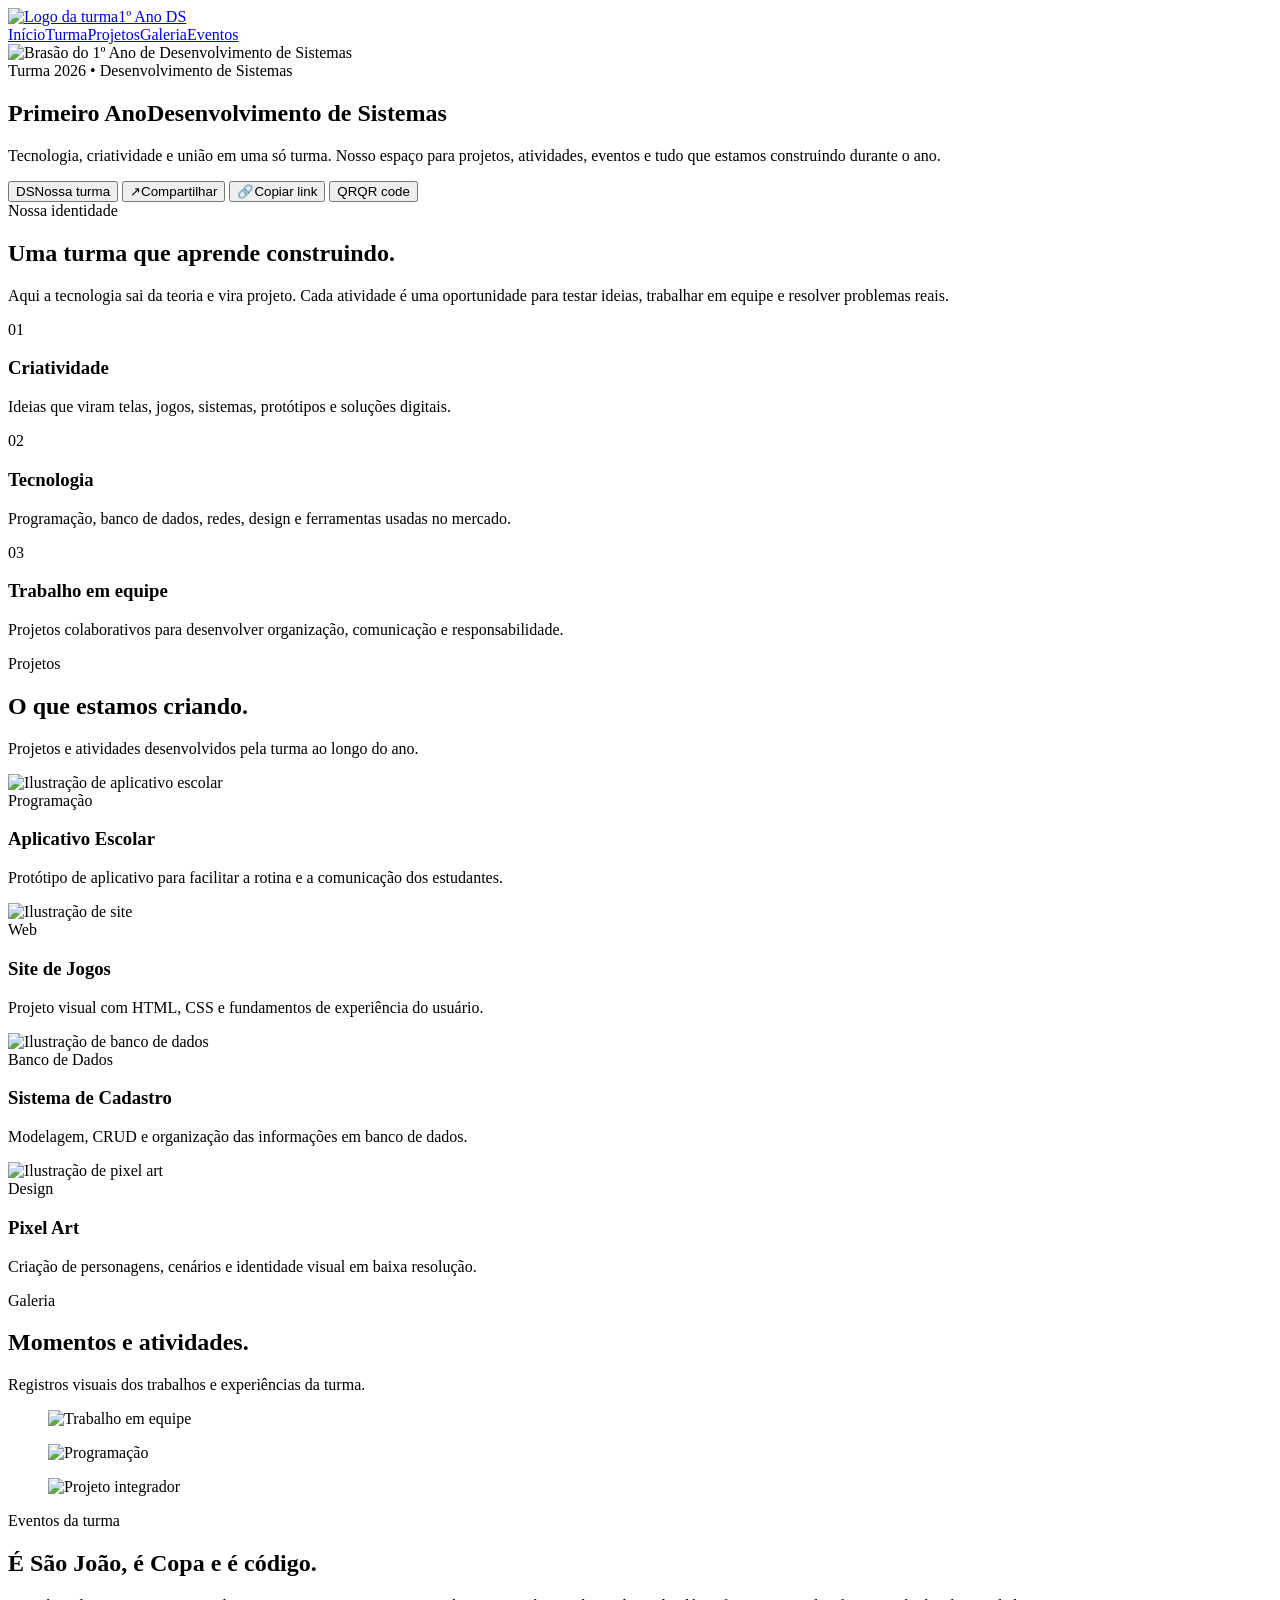
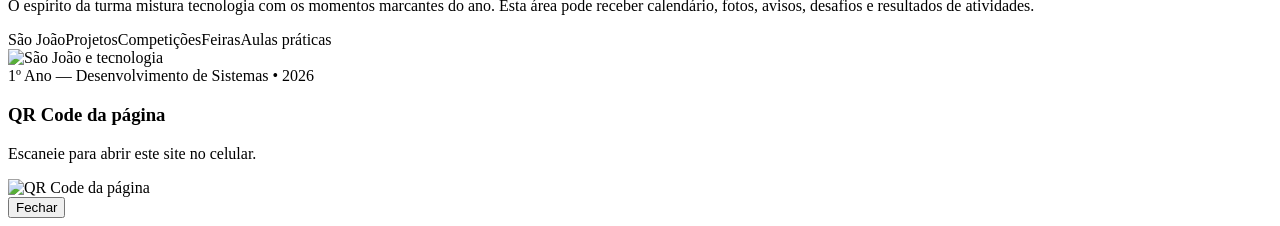
==== site_primeiro_ano_ds/index.html @ efb58d85 "Adiciona página principal do portal da turma" ====
<!DOCTYPE html>
<html lang="pt-BR">
<head>
  <meta charset="UTF-8">
  <meta name="viewport" content="width=device-width, initial-scale=1.0">
  <meta name="theme-color" content="#070b12">
  <meta name="description" content="Portal do 1º Ano de Desenvolvimento de Sistemas">
  <title>1º Ano — Desenvolvimento de Sistemas</title>
  <link rel="stylesheet" href="css/style.css">
</head>
<body>
  <header class="topo">
    <div class="container topo-conteudo">
      <a href="#inicio" class="marca"><img src="assets/images/logo-turma.svg" alt="Logo da turma" class="mini-logo"><span>1º Ano DS</span></a>
      <nav class="menu"><a href="#inicio">Início</a><a href="#turma">Turma</a><a href="#projetos">Projetos</a><a href="#galeria">Galeria</a><a href="#eventos">Eventos</a></nav>
    </div>
  </header>
  <main>
    <section id="inicio" class="hero"><div class="container hero-conteudo">
      <div class="brasao-container"><img src="assets/images/logo-turma.svg" alt="Brasão do 1º Ano de Desenvolvimento de Sistemas" class="brasao"></div>
      <span class="etiqueta">Turma 2026 • Desenvolvimento de Sistemas</span>
      <h1>Primeiro Ano<span>Desenvolvimento de Sistemas</span></h1>
      <p class="hero-texto">Tecnologia, criatividade e união em uma só turma. Nosso espaço para projetos, atividades, eventos e tudo que estamos construindo durante o ano.</p>
      <div class="acoes">
        <button class="acao" data-scroll="turma"><span class="acao-circulo">DS</span><span>Nossa turma</span></button>
        <button class="acao" id="btnCompartilhar"><span class="acao-circulo">↗</span><span>Compartilhar</span></button>
        <button class="acao" id="btnCopiar"><span class="acao-circulo">🔗</span><span>Copiar link</span></button>
        <button class="acao" id="btnQr"><span class="acao-circulo">QR</span><span>QR code</span></button>
      </div>
    </div></section>

    <section id="turma" class="secao"><div class="container">
      <div class="cabecalho-secao"><span class="subtitulo-secao">Nossa identidade</span><h2>Uma turma que aprende construindo.</h2><p>Aqui a tecnologia sai da teoria e vira projeto. Cada atividade é uma oportunidade para testar ideias, trabalhar em equipe e resolver problemas reais.</p></div>
      <div class="grade grade-3">
        <article class="card"><div class="numero-card">01</div><h3>Criatividade</h3><p>Ideias que viram telas, jogos, sistemas, protótipos e soluções digitais.</p></article>
        <article class="card"><div class="numero-card">02</div><h3>Tecnologia</h3><p>Programação, banco de dados, redes, design e ferramentas usadas no mercado.</p></article>
        <article class="card"><div class="numero-card">03</div><h3>Trabalho em equipe</h3><p>Projetos colaborativos para desenvolver organização, comunicação e responsabilidade.</p></article>
      </div>
    </div></section>

    <section id="projetos" class="secao"><div class="container">
      <div class="cabecalho-secao"><span class="subtitulo-secao">Projetos</span><h2>O que estamos criando.</h2><p>Projetos e atividades desenvolvidos pela turma ao longo do ano.</p></div>
      <div class="grade grade-2">
        <article class="card card-projeto"><img src="assets/images/projeto-app-realista.svg" alt="Ilustração de aplicativo escolar" class="imagem-projeto"><div class="conteudo-projeto"><span class="tag">Programação</span><h3>Aplicativo Escolar</h3><p>Protótipo de aplicativo para facilitar a rotina e a comunicação dos estudantes.</p></div></article>
        <article class="card card-projeto"><img src="assets/images/projeto-web-realista.svg" alt="Ilustração de site" class="imagem-projeto"><div class="conteudo-projeto"><span class="tag">Web</span><h3>Site de Jogos</h3><p>Projeto visual com HTML, CSS e fundamentos de experiência do usuário.</p></div></article>
        <article class="card card-projeto"><img src="assets/images/projeto-banco-realista.svg" alt="Ilustração de banco de dados" class="imagem-projeto"><div class="conteudo-projeto"><span class="tag">Banco de Dados</span><h3>Sistema de Cadastro</h3><p>Modelagem, CRUD e organização das informações em banco de dados.</p></div></article>
        <article class="card card-projeto"><img src="assets/images/projeto-pixel-realista.svg" alt="Ilustração de pixel art" class="imagem-projeto"><div class="conteudo-projeto"><span class="tag">Design</span><h3>Pixel Art</h3><p>Criação de personagens, cenários e identidade visual em baixa resolução.</p></div></article>
      </div>
    </div></section>

    <section id="galeria" class="secao"><div class="container">
      <div class="cabecalho-secao"><span class="subtitulo-secao">Galeria</span><h2>Momentos e atividades.</h2><p>Registros visuais dos trabalhos e experiências da turma.</p></div>
      <div class="galeria"><figure class="foto-grande"><img src="assets/images/galeria-1-realista.svg" alt="Trabalho em equipe"></figure><figure><img src="assets/images/galeria-2-realista.svg" alt="Programação"></figure><figure><img src="assets/images/galeria-3-realista.svg" alt="Projeto integrador"></figure></div>
    </div></section>

    <section id="eventos" class="secao"><div class="container"><div class="destaque-evento">
      <div class="evento-texto"><span class="subtitulo-secao">Eventos da turma</span><h2>É São João, é Copa e é código.</h2><p>O espírito da turma mistura tecnologia com os momentos marcantes do ano. Esta área pode receber calendário, fotos, avisos, desafios e resultados de atividades.</p><div class="chips"><span>São João</span><span>Projetos</span><span>Competições</span><span>Feiras</span><span>Aulas práticas</span></div></div>
      <img src="assets/images/evento-sao-joao-realista.svg" alt="São João e tecnologia" class="imagem-evento">
    </div></div></section>
  </main>
  <footer class="rodape"><div class="container">1º Ano — Desenvolvimento de Sistemas • 2026</div></footer>
  <div class="modal" id="modalQr"><div class="modal-caixa"><h3>QR Code da página</h3><p>Escaneie para abrir este site no celular.</p><div class="qr-area"><img id="qrImagem" alt="QR Code da página"></div><button id="btnFecharQr" class="botao-fechar">Fechar</button></div></div>
  <div class="toast" id="toast"></div>
  <script src="js/script.js"></script>
</body>
</html>
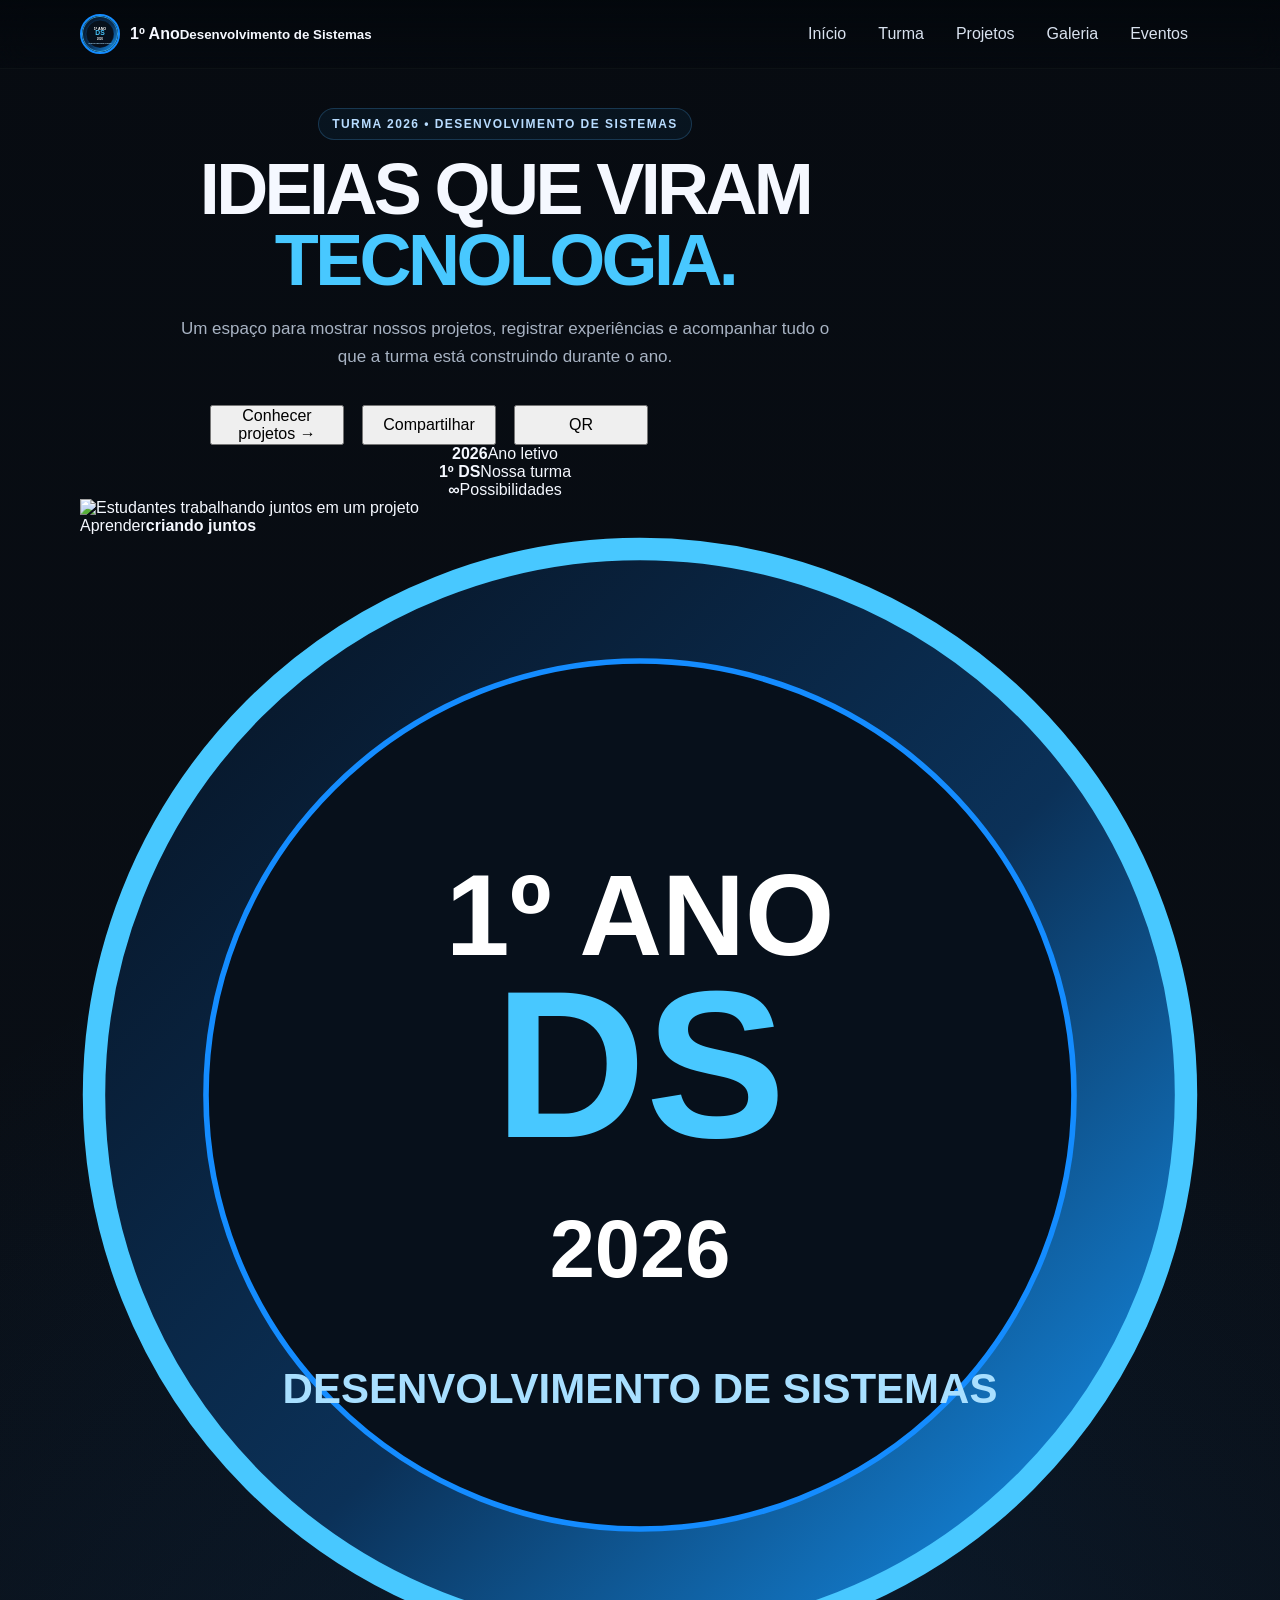
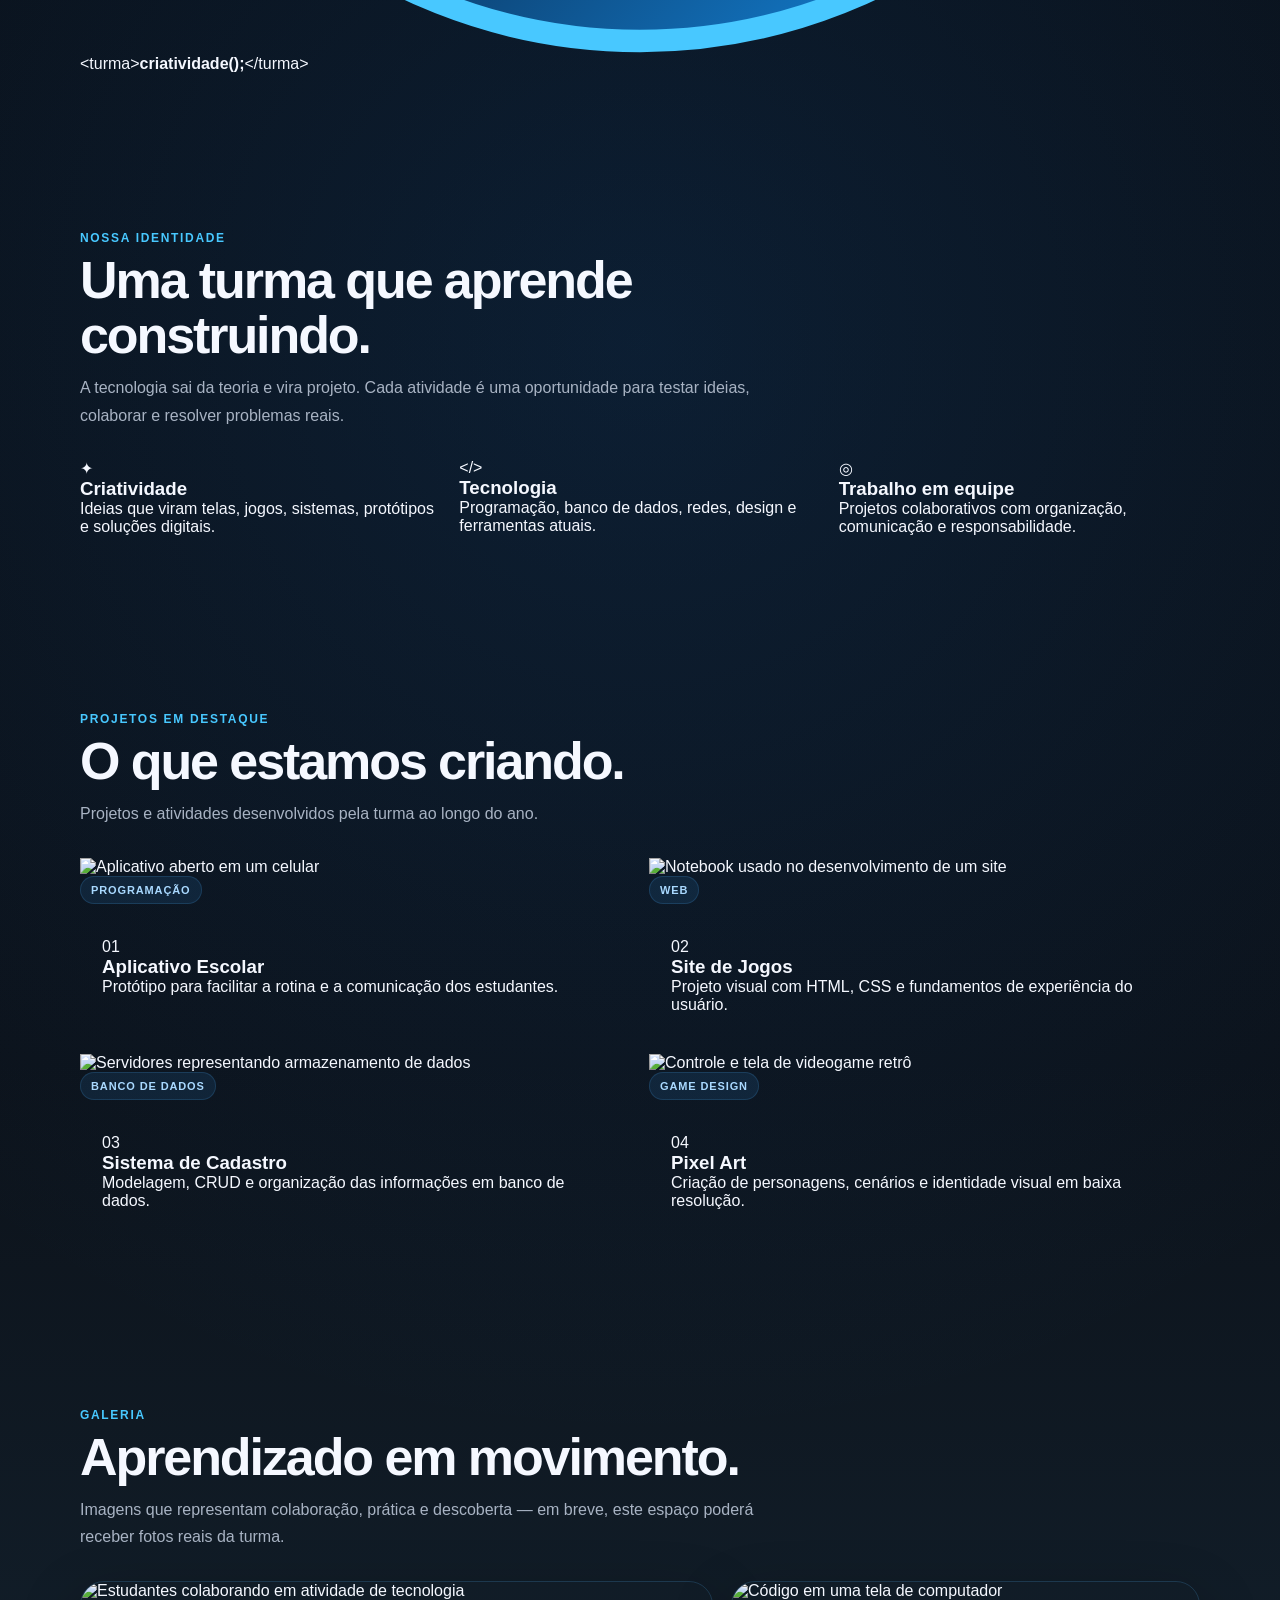
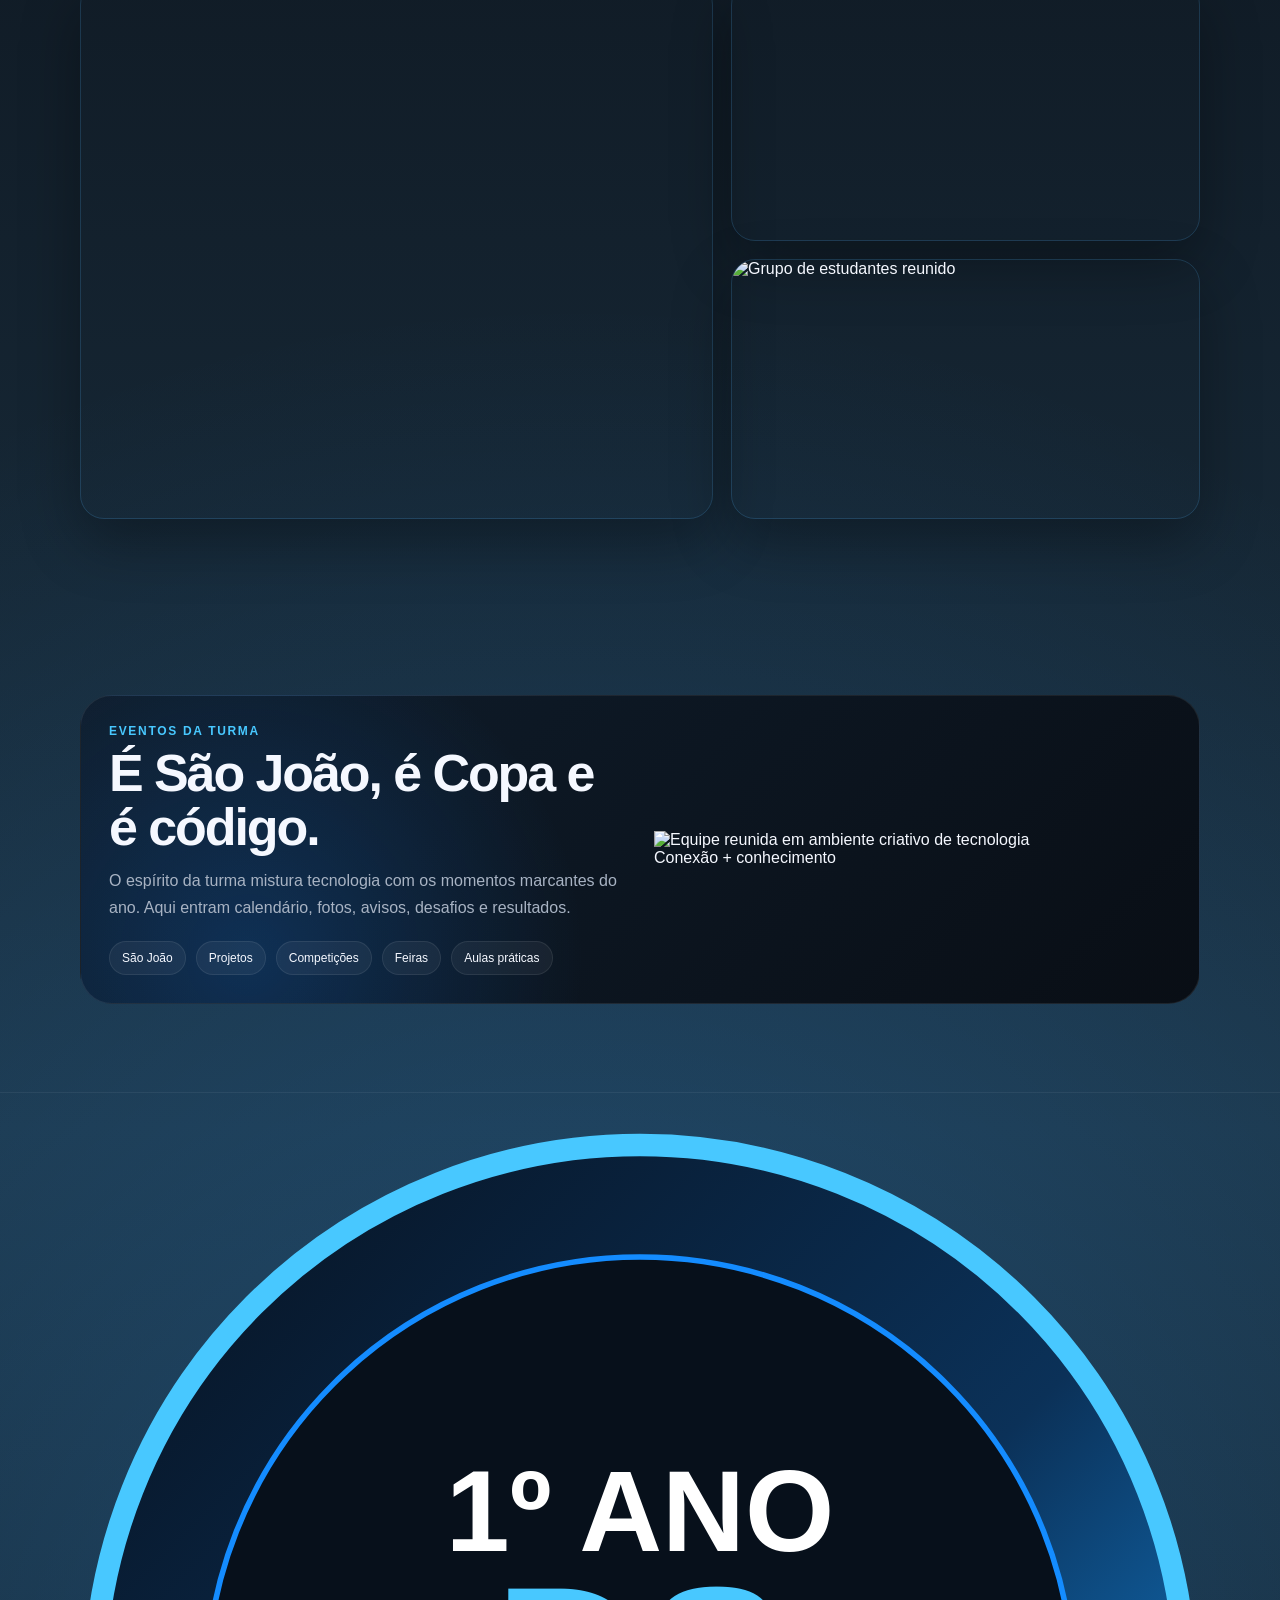
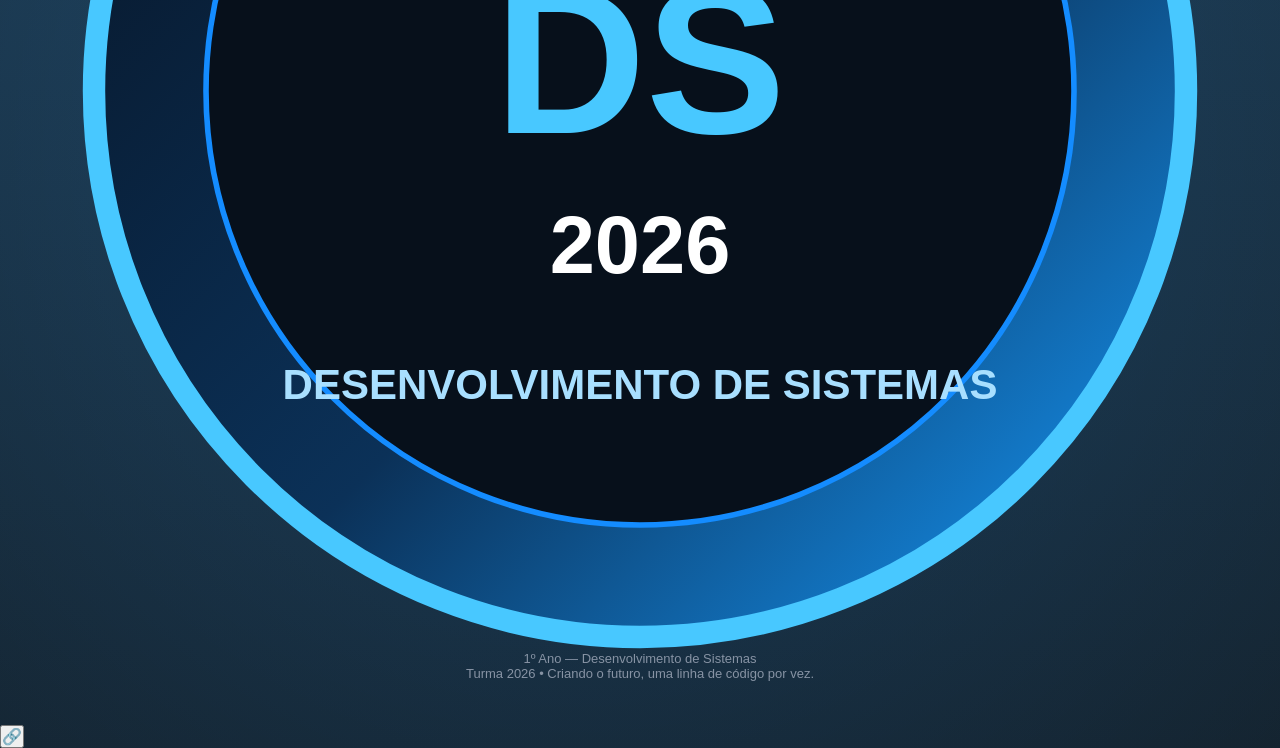
==== commit 812a520b: "Melhora visual do site da turma e adiciona fotografias" ====
--- a/site_primeiro_ano_ds/index.html
+++ b/site_primeiro_ano_ds/index.html
@@ -3,64 +3,131 @@
 <head>
   <meta charset="UTF-8">
   <meta name="viewport" content="width=device-width, initial-scale=1.0">
-  <meta name="theme-color" content="#070b12">
-  <meta name="description" content="Portal do 1º Ano de Desenvolvimento de Sistemas">
+  <meta name="theme-color" content="#07111f">
+  <meta name="description" content="Portal da turma do 1º Ano de Desenvolvimento de Sistemas — projetos, atividades e eventos de 2026.">
   <title>1º Ano — Desenvolvimento de Sistemas</title>
+  <link rel="preconnect" href="https://images.unsplash.com">
   <link rel="stylesheet" href="css/style.css">
 </head>
 <body>
   <header class="topo">
     <div class="container topo-conteudo">
-      <a href="#inicio" class="marca"><img src="assets/images/logo-turma.svg" alt="Logo da turma" class="mini-logo"><span>1º Ano DS</span></a>
-      <nav class="menu"><a href="#inicio">Início</a><a href="#turma">Turma</a><a href="#projetos">Projetos</a><a href="#galeria">Galeria</a><a href="#eventos">Eventos</a></nav>
+      <a href="#inicio" class="marca" aria-label="Voltar ao início">
+        <img src="assets/images/logo-turma.svg" alt="" class="mini-logo">
+        <span><strong>1º Ano</strong><small>Desenvolvimento de Sistemas</small></span>
+      </a>
+      <nav class="menu" aria-label="Navegação principal">
+        <a href="#inicio">Início</a><a href="#turma">Turma</a><a href="#projetos">Projetos</a><a href="#galeria">Galeria</a><a href="#eventos">Eventos</a>
+      </nav>
     </div>
   </header>
+
   <main>
-    <section id="inicio" class="hero"><div class="container hero-conteudo">
-      <div class="brasao-container"><img src="assets/images/logo-turma.svg" alt="Brasão do 1º Ano de Desenvolvimento de Sistemas" class="brasao"></div>
-      <span class="etiqueta">Turma 2026 • Desenvolvimento de Sistemas</span>
-      <h1>Primeiro Ano<span>Desenvolvimento de Sistemas</span></h1>
-      <p class="hero-texto">Tecnologia, criatividade e união em uma só turma. Nosso espaço para projetos, atividades, eventos e tudo que estamos construindo durante o ano.</p>
-      <div class="acoes">
-        <button class="acao" data-scroll="turma"><span class="acao-circulo">DS</span><span>Nossa turma</span></button>
-        <button class="acao" id="btnCompartilhar"><span class="acao-circulo">↗</span><span>Compartilhar</span></button>
-        <button class="acao" id="btnCopiar"><span class="acao-circulo">🔗</span><span>Copiar link</span></button>
-        <button class="acao" id="btnQr"><span class="acao-circulo">QR</span><span>QR code</span></button>
+    <section id="inicio" class="hero">
+      <div class="container hero-grid">
+        <div class="hero-conteudo">
+          <span class="etiqueta"><i></i> Turma 2026 • Desenvolvimento de Sistemas</span>
+          <h1>Ideias que viram <span>tecnologia.</span></h1>
+          <p class="hero-texto">Um espaço para mostrar nossos projetos, registrar experiências e acompanhar tudo o que a turma está construindo durante o ano.</p>
+          <div class="acoes">
+            <button class="botao botao-principal" data-scroll="projetos">Conhecer projetos <span>→</span></button>
+            <button class="botao botao-secundario" id="btnCompartilhar">Compartilhar</button>
+            <button class="botao-icone" id="btnQr" aria-label="Abrir QR Code">QR</button>
+          </div>
+          <div class="indicadores">
+            <div><strong>2026</strong><span>Ano letivo</span></div>
+            <div><strong>1º DS</strong><span>Nossa turma</span></div>
+            <div><strong>∞</strong><span>Possibilidades</span></div>
+          </div>
+        </div>
+
+        <div class="hero-visual">
+          <div class="foto-principal">
+            <img src="https://images.unsplash.com/photo-1522202176988-66273c2fd55f?auto=format&fit=crop&w=1200&q=85" alt="Estudantes trabalhando juntos em um projeto" fetchpriority="high">
+            <div class="legenda-foto"><span>Aprender</span><strong>criando juntos</strong></div>
+          </div>
+          <div class="brasao-flutuante"><img src="assets/images/logo-turma.svg" alt="Logo do 1º Ano DS"></div>
+          <div class="codigo-flutuante" aria-hidden="true"><span>&lt;turma&gt;</span><strong>criatividade();</strong><span>&lt;/turma&gt;</span></div>
+        </div>
       </div>
-    </div></section>
+    </section>
 
-    <section id="turma" class="secao"><div class="container">
-      <div class="cabecalho-secao"><span class="subtitulo-secao">Nossa identidade</span><h2>Uma turma que aprende construindo.</h2><p>Aqui a tecnologia sai da teoria e vira projeto. Cada atividade é uma oportunidade para testar ideias, trabalhar em equipe e resolver problemas reais.</p></div>
-      <div class="grade grade-3">
-        <article class="card"><div class="numero-card">01</div><h3>Criatividade</h3><p>Ideias que viram telas, jogos, sistemas, protótipos e soluções digitais.</p></article>
-        <article class="card"><div class="numero-card">02</div><h3>Tecnologia</h3><p>Programação, banco de dados, redes, design e ferramentas usadas no mercado.</p></article>
-        <article class="card"><div class="numero-card">03</div><h3>Trabalho em equipe</h3><p>Projetos colaborativos para desenvolver organização, comunicação e responsabilidade.</p></article>
+    <section id="turma" class="secao secao-clara">
+      <div class="container">
+        <div class="cabecalho-secao centralizado">
+          <span class="subtitulo-secao">Nossa identidade</span>
+          <h2>Uma turma que aprende construindo.</h2>
+          <p>A tecnologia sai da teoria e vira projeto. Cada atividade é uma oportunidade para testar ideias, colaborar e resolver problemas reais.</p>
+        </div>
+        <div class="grade grade-3">
+          <article class="card-identidade"><span class="icone-card">✦</span><h3>Criatividade</h3><p>Ideias que viram telas, jogos, sistemas, protótipos e soluções digitais.</p></article>
+          <article class="card-identidade destaque"><span class="icone-card">&lt;/&gt;</span><h3>Tecnologia</h3><p>Programação, banco de dados, redes, design e ferramentas atuais.</p></article>
+          <article class="card-identidade"><span class="icone-card">◎</span><h3>Trabalho em equipe</h3><p>Projetos colaborativos com organização, comunicação e responsabilidade.</p></article>
+        </div>
       </div>
-    </div></section>
+    </section>
 
-    <section id="projetos" class="secao"><div class="container">
-      <div class="cabecalho-secao"><span class="subtitulo-secao">Projetos</span><h2>O que estamos criando.</h2><p>Projetos e atividades desenvolvidos pela turma ao longo do ano.</p></div>
-      <div class="grade grade-2">
-        <article class="card card-projeto"><img src="assets/images/projeto-app-realista.svg" alt="Ilustração de aplicativo escolar" class="imagem-projeto"><div class="conteudo-projeto"><span class="tag">Programação</span><h3>Aplicativo Escolar</h3><p>Protótipo de aplicativo para facilitar a rotina e a comunicação dos estudantes.</p></div></article>
-        <article class="card card-projeto"><img src="assets/images/projeto-web-realista.svg" alt="Ilustração de site" class="imagem-projeto"><div class="conteudo-projeto"><span class="tag">Web</span><h3>Site de Jogos</h3><p>Projeto visual com HTML, CSS e fundamentos de experiência do usuário.</p></div></article>
-        <article class="card card-projeto"><img src="assets/images/projeto-banco-realista.svg" alt="Ilustração de banco de dados" class="imagem-projeto"><div class="conteudo-projeto"><span class="tag">Banco de Dados</span><h3>Sistema de Cadastro</h3><p>Modelagem, CRUD e organização das informações em banco de dados.</p></div></article>
-        <article class="card card-projeto"><img src="assets/images/projeto-pixel-realista.svg" alt="Ilustração de pixel art" class="imagem-projeto"><div class="conteudo-projeto"><span class="tag">Design</span><h3>Pixel Art</h3><p>Criação de personagens, cenários e identidade visual em baixa resolução.</p></div></article>
+    <section id="projetos" class="secao">
+      <div class="container">
+        <div class="cabecalho-secao">
+          <span class="subtitulo-secao">Projetos em destaque</span>
+          <h2>O que estamos criando.</h2>
+          <p>Projetos e atividades desenvolvidos pela turma ao longo do ano.</p>
+        </div>
+        <div class="grade grade-2">
+          <article class="card-projeto">
+            <div class="imagem-wrap"><img src="https://images.unsplash.com/photo-1551650975-87deedd944c3?auto=format&fit=crop&w=1000&q=82" alt="Aplicativo aberto em um celular" loading="lazy"><span class="tag">Programação</span></div>
+            <div class="conteudo-projeto"><span class="numero">01</span><div><h3>Aplicativo Escolar</h3><p>Protótipo para facilitar a rotina e a comunicação dos estudantes.</p></div></div>
+          </article>
+          <article class="card-projeto">
+            <div class="imagem-wrap"><img src="https://images.unsplash.com/photo-1516321318423-f06f85e504b3?auto=format&fit=crop&w=1000&q=82" alt="Notebook usado no desenvolvimento de um site" loading="lazy"><span class="tag">Web</span></div>
+            <div class="conteudo-projeto"><span class="numero">02</span><div><h3>Site de Jogos</h3><p>Projeto visual com HTML, CSS e fundamentos de experiência do usuário.</p></div></div>
+          </article>
+          <article class="card-projeto">
+            <div class="imagem-wrap"><img src="https://images.unsplash.com/photo-1558494949-ef010cbdcc31?auto=format&fit=crop&w=1000&q=82" alt="Servidores representando armazenamento de dados" loading="lazy"><span class="tag">Banco de Dados</span></div>
+            <div class="conteudo-projeto"><span class="numero">03</span><div><h3>Sistema de Cadastro</h3><p>Modelagem, CRUD e organização das informações em banco de dados.</p></div></div>
+          </article>
+          <article class="card-projeto">
+            <div class="imagem-wrap"><img src="https://images.unsplash.com/photo-1550745165-9bc0b252726f?auto=format&fit=crop&w=1000&q=82" alt="Controle e tela de videogame retrô" loading="lazy"><span class="tag">Game Design</span></div>
+            <div class="conteudo-projeto"><span class="numero">04</span><div><h3>Pixel Art</h3><p>Criação de personagens, cenários e identidade visual em baixa resolução.</p></div></div>
+          </article>
+        </div>
       </div>
-    </div></section>
+    </section>
 
-    <section id="galeria" class="secao"><div class="container">
-      <div class="cabecalho-secao"><span class="subtitulo-secao">Galeria</span><h2>Momentos e atividades.</h2><p>Registros visuais dos trabalhos e experiências da turma.</p></div>
-      <div class="galeria"><figure class="foto-grande"><img src="assets/images/galeria-1-realista.svg" alt="Trabalho em equipe"></figure><figure><img src="assets/images/galeria-2-realista.svg" alt="Programação"></figure><figure><img src="assets/images/galeria-3-realista.svg" alt="Projeto integrador"></figure></div>
-    </div></section>
+    <section id="galeria" class="secao secao-galeria">
+      <div class="container">
+        <div class="cabecalho-secao centralizado">
+          <span class="subtitulo-secao">Galeria</span><h2>Aprendizado em movimento.</h2>
+          <p>Imagens que representam colaboração, prática e descoberta — em breve, este espaço poderá receber fotos reais da turma.</p>
+        </div>
+        <div class="galeria">
+          <figure class="foto-grande"><img src="https://images.unsplash.com/photo-1531482615713-2afd69097998?auto=format&fit=crop&w=1200&q=84" alt="Estudantes colaborando em atividade de tecnologia" loading="lazy"><figcaption>Trabalho em equipe</figcaption></figure>
+          <figure><img src="https://images.unsplash.com/photo-1498050108023-c5249f4df085?auto=format&fit=crop&w=900&q=84" alt="Código em uma tela de computador" loading="lazy"><figcaption>Programação na prática</figcaption></figure>
+          <figure><img src="https://images.unsplash.com/photo-1523240795612-9a054b0db644?auto=format&fit=crop&w=900&q=84" alt="Grupo de estudantes reunido" loading="lazy"><figcaption>Ideias compartilhadas</figcaption></figure>
+        </div>
+      </div>
+    </section>
 
-    <section id="eventos" class="secao"><div class="container"><div class="destaque-evento">
-      <div class="evento-texto"><span class="subtitulo-secao">Eventos da turma</span><h2>É São João, é Copa e é código.</h2><p>O espírito da turma mistura tecnologia com os momentos marcantes do ano. Esta área pode receber calendário, fotos, avisos, desafios e resultados de atividades.</p><div class="chips"><span>São João</span><span>Projetos</span><span>Competições</span><span>Feiras</span><span>Aulas práticas</span></div></div>
-      <img src="assets/images/evento-sao-joao-realista.svg" alt="São João e tecnologia" class="imagem-evento">
-    </div></div></section>
+    <section id="eventos" class="secao">
+      <div class="container">
+        <div class="destaque-evento">
+          <div class="evento-texto">
+            <span class="subtitulo-secao">Eventos da turma</span>
+            <h2>É São João, é Copa e é código.</h2>
+            <p>O espírito da turma mistura tecnologia com os momentos marcantes do ano. Aqui entram calendário, fotos, avisos, desafios e resultados.</p>
+            <div class="chips"><span>São João</span><span>Projetos</span><span>Competições</span><span>Feiras</span><span>Aulas práticas</span></div>
+          </div>
+          <div class="evento-imagem"><img src="https://images.unsplash.com/photo-1504384308090-c894fdcc538d?auto=format&fit=crop&w=1100&q=84" alt="Equipe reunida em ambiente criativo de tecnologia" loading="lazy"><span>Conexão + conhecimento</span></div>
+        </div>
+      </div>
+    </section>
   </main>
-  <footer class="rodape"><div class="container">1º Ano — Desenvolvimento de Sistemas • 2026</div></footer>
+
+  <footer class="rodape"><div class="container"><img src="assets/images/logo-turma.svg" alt=""><p>1º Ano — Desenvolvimento de Sistemas</p><span>Turma 2026 • Criando o futuro, uma linha de código por vez.</span></div></footer>
   <div class="modal" id="modalQr"><div class="modal-caixa"><h3>QR Code da página</h3><p>Escaneie para abrir este site no celular.</p><div class="qr-area"><img id="qrImagem" alt="QR Code da página"></div><button id="btnFecharQr" class="botao-fechar">Fechar</button></div></div>
   <div class="toast" id="toast"></div>
+  <button id="btnCopiar" class="copiar-flutuante" aria-label="Copiar link da página">🔗</button>
   <script src="js/script.js"></script>
 </body>
-</html>
+</html>
--- a/site_primeiro_ano_ds/css/style.css
+++ b/site_primeiro_ano_ds/css/style.css
@@ -0,0 +1 @@
+:root{--azul:#148cff;--ciano:#48c8ff;--branco:#f5f8ff;--texto:#a8b3c3;--borda:rgba(95,176,255,.18);--max:1120px}*{margin:0;padding:0;box-sizing:border-box}html{scroll-behavior:smooth}body{min-height:100vh;font-family:Arial,Helvetica,sans-serif;color:var(--branco);background:radial-gradient(circle at 50% 35%,rgba(21,118,218,.14),transparent 30%),radial-gradient(circle at 45% 88%,rgba(51,161,255,.25),transparent 28%),linear-gradient(180deg,#070b11 0%,#0c121a 48%,#1b3243 78%,#121a20 100%);overflow-x:hidden}img{display:block;max-width:100%}a{color:inherit;text-decoration:none}button{font:inherit}.container{width:min(calc(100% - 32px),var(--max));margin:auto}.topo{position:fixed;inset:0 0 auto;z-index:50;padding:14px 0;background:linear-gradient(180deg,rgba(3,7,12,.9),rgba(3,7,12,.25));backdrop-filter:blur(16px);border-bottom:1px solid rgba(255,255,255,.04)}.topo-conteudo,.marca{display:flex;align-items:center}.topo-conteudo{justify-content:space-between}.marca{gap:10px;font-weight:800}.mini-logo{width:40px;height:40px;border-radius:50%;object-fit:cover;border:2px solid var(--azul)}.menu{display:flex;gap:8px}.menu a{padding:10px 12px;border-radius:12px;color:#d9e2ef}.menu a:hover{background:rgba(255,255,255,.06)}.hero{min-height:100vh;padding:108px 0 70px;display:grid;place-items:center}.hero-conteudo{text-align:center;max-width:850px}.brasao-container{width:min(64vw,390px);aspect-ratio:1;margin:0 auto 28px;padding:5px;border-radius:50%;background:linear-gradient(135deg,#299cff,#050a12 50%,#57c7ff);box-shadow:0 0 0 8px rgba(0,0,0,.3),0 0 55px rgba(22,129,255,.38),0 34px 80px rgba(0,0,0,.55);animation:brilho 5s ease-in-out infinite}@keyframes brilho{0%,100%{transform:scale(.98)}50%{transform:scale(1.02)}}.brasao{width:100%;height:100%;border-radius:50%;object-fit:cover}.etiqueta{display:inline-block;margin-bottom:14px;padding:8px 13px;border-radius:999px;border:1px solid rgba(81,180,255,.22);background:rgba(14,48,78,.25);color:#b8dcff;font-size:12px;font-weight:800;letter-spacing:.12em;text-transform:uppercase}h1{font-size:clamp(34px,6vw,72px);line-height:.98;letter-spacing:-.05em;text-transform:uppercase}h1 span{display:block;color:var(--ciano)}.hero-texto{max-width:650px;margin:20px auto 0;color:var(--texto);line-height:1.65;font-size:17px}.acoes{max-width:590px;margin:34px auto 0;display:grid;grid-template-columns:repeat(4,1fr);gap:18px}.acao{display:grid;justify-items:center;gap:10px;border:0;background:transparent;color:#fff;cursor:pointer}.acao-circulo{width:74px;height:74px;display:grid;place-items:center;border-radius:50%;background:rgba(3,8,14,.88);border:1px solid rgba(255,255,255,.13);box-shadow:0 16px 28px rgba(0,0,0,.38);font-weight:900;font-size:19px}.acao:hover .acao-circulo{border-color:rgba(65,175,255,.5);box-shadow:0 0 35px rgba(21,129,255,.25)}.secao{padding:88px 0}.cabecalho-secao{max-width:720px;margin-bottom:30px}.subtitulo-secao{display:block;margin-bottom:8px;color:var(--ciano);font-size:12px;font-weight:800;letter-spacing:.14em;text-transform:uppercase}h2{margin-bottom:12px;font-size:clamp(30px,5vw,52px);line-height:1.05;letter-spacing:-.04em}.cabecalho-secao p,.destaque-evento p{color:var(--texto);line-height:1.7}.grade{display:grid;gap:18px}.grade-3{grid-template-columns:repeat(3,1fr)}.grade-2{grid-template-columns:repeat(2,1fr)}.card{overflow:hidden;border-radius:26px;background:linear-gradient(180deg,rgba(20,33,50,.8),rgba(7,13,22,.82));border:1px solid var(--borda);box-shadow:0 25px 80px rgba(0,0,0,.32);transition:.25s}.card:not(.card-projeto){min-height:210px;padding:24px}.card:hover{transform:translateY(-5px);border-color:rgba(74,176,255,.42)}.numero-card{width:48px;height:48px;display:grid;place-items:center;margin-bottom:18px;border-radius:14px;background:rgba(29,132,221,.12);border:1px solid rgba(68,166,255,.2);color:var(--ciano);font-weight:900}.card h3{margin-bottom:10px;font-size:21px}.card p{color:var(--texto);line-height:1.6}.imagem-projeto{width:100%;aspect-ratio:16/9;object-fit:cover}.conteudo-projeto{padding:22px}.tag{display:inline-block;margin-bottom:12px;padding:7px 10px;border-radius:999px;background:rgba(57,166,255,.11);border:1px solid rgba(80,176,255,.17);color:#a9d9ff;font-size:11px;font-weight:800;letter-spacing:.08em;text-transform:uppercase}.galeria{display:grid;grid-template-columns:1.35fr 1fr;grid-template-rows:repeat(2,260px);gap:18px}.galeria figure{border-radius:24px;overflow:hidden;border:1px solid rgba(86,180,255,.18);box-shadow:0 22px 60px rgba(0,0,0,.32)}.galeria figure img{width:100%;height:100%;object-fit:cover}.foto-grande{grid-row:1/3}.destaque-evento{display:grid;grid-template-columns:1fr 1fr;gap:28px;align-items:center;padding:28px;border-radius:32px;background:radial-gradient(circle at 15% 85%,rgba(21,132,255,.22),transparent 34%),linear-gradient(135deg,#0f1d2c,#090e15);border:1px solid rgba(255,255,255,.08)}.imagem-evento{width:100%;border-radius:24px;border:1px solid rgba(71,178,255,.2)}.chips{margin-top:20px;display:flex;flex-wrap:wrap;gap:10px}.chips span{padding:9px 12px;border-radius:999px;background:rgba(255,255,255,.05);border:1px solid rgba(255,255,255,.08);font-size:12px}.rodape{padding:38px 0 44px;text-align:center;color:#8793a4;border-top:1px solid rgba(255,255,255,.06);font-size:13px}.modal{position:fixed;inset:0;z-index:100;display:none;place-items:center;padding:20px;background:rgba(1,4,8,.78);backdrop-filter:blur(14px)}.modal.aberto{display:grid}.modal-caixa{width:min(100%,360px);padding:24px;border-radius:26px;text-align:center;background:#0b121d;border:1px solid rgba(83,174,255,.22)}.modal-caixa p{margin:8px 0 18px;color:var(--texto)}.qr-area{width:220px;height:220px;margin:0 auto 18px;overflow:hidden;border-radius:18px;background:#fff}.qr-area img{width:100%;height:100%}.botao-fechar{width:100%;padding:12px;border-radius:14px;border:1px solid rgba(255,255,255,.12);background:rgba(255,255,255,.06);color:#fff;cursor:pointer}.toast{position:fixed;left:50%;bottom:24px;transform:translateX(-50%) translateY(20px);opacity:0;z-index:120;padding:11px 16px;border-radius:999px;background:#101a28;border:1px solid rgba(80,176,255,.24);color:#fff;transition:.25s;pointer-events:none}.toast.mostrar{opacity:1;transform:translateX(-50%) translateY(0)}@media(max-width:820px){.menu{display:none}.grade-3,.grade-2,.destaque-evento{grid-template-columns:1fr}.galeria{grid-template-columns:1fr;grid-template-rows:auto}.galeria figure,.foto-grande{grid-row:auto;height:250px}.acoes{gap:9px}.acao-circulo{width:64px;height:64px}}@media(max-width:520px){.container{width:min(calc(100% - 24px),var(--max))}.hero{min-height:100svh;padding-top:96px}.brasao-container{width:min(78vw,330px)}h1{font-size:clamp(31px,12vw,52px)}.hero-texto{font-size:15px}.acao-circulo{width:58px;height:58px;font-size:15px}.acao{font-size:11px}.secao{padding:64px 0}.galeria figure{height:210px}}
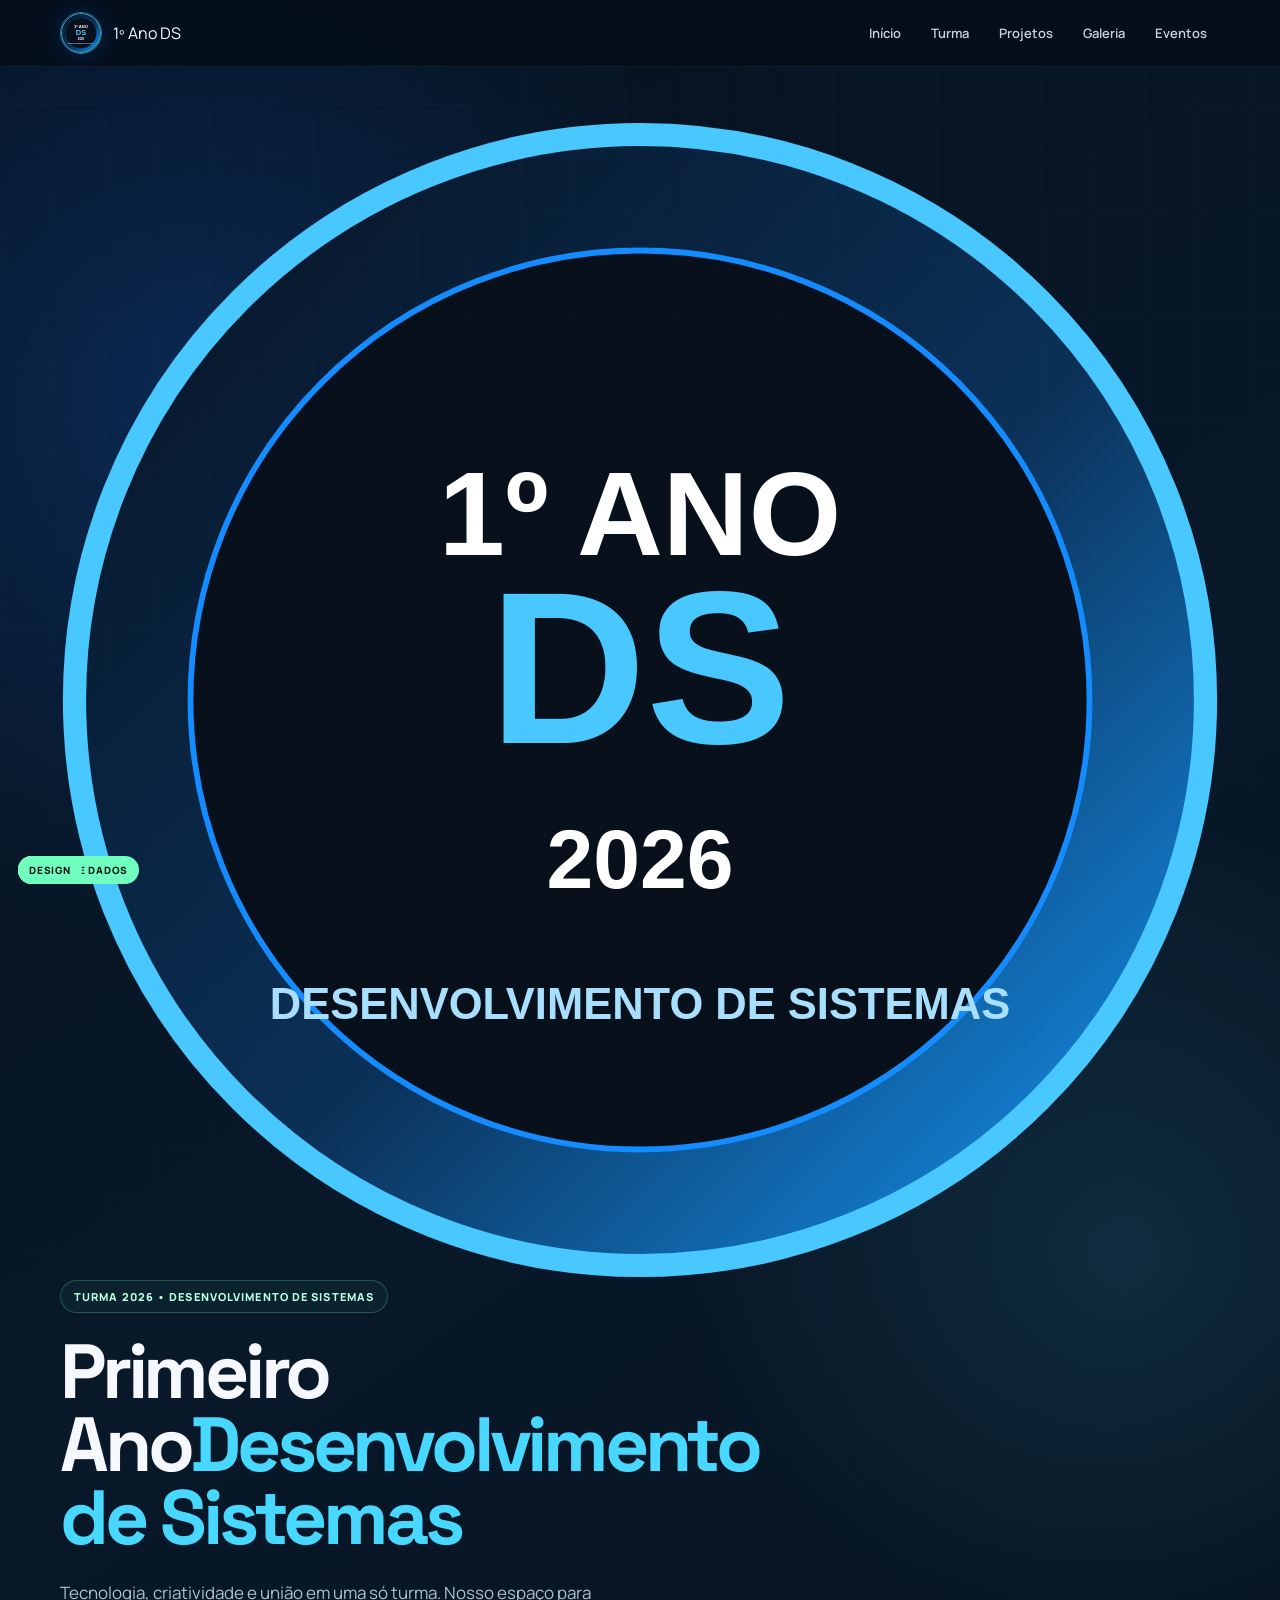
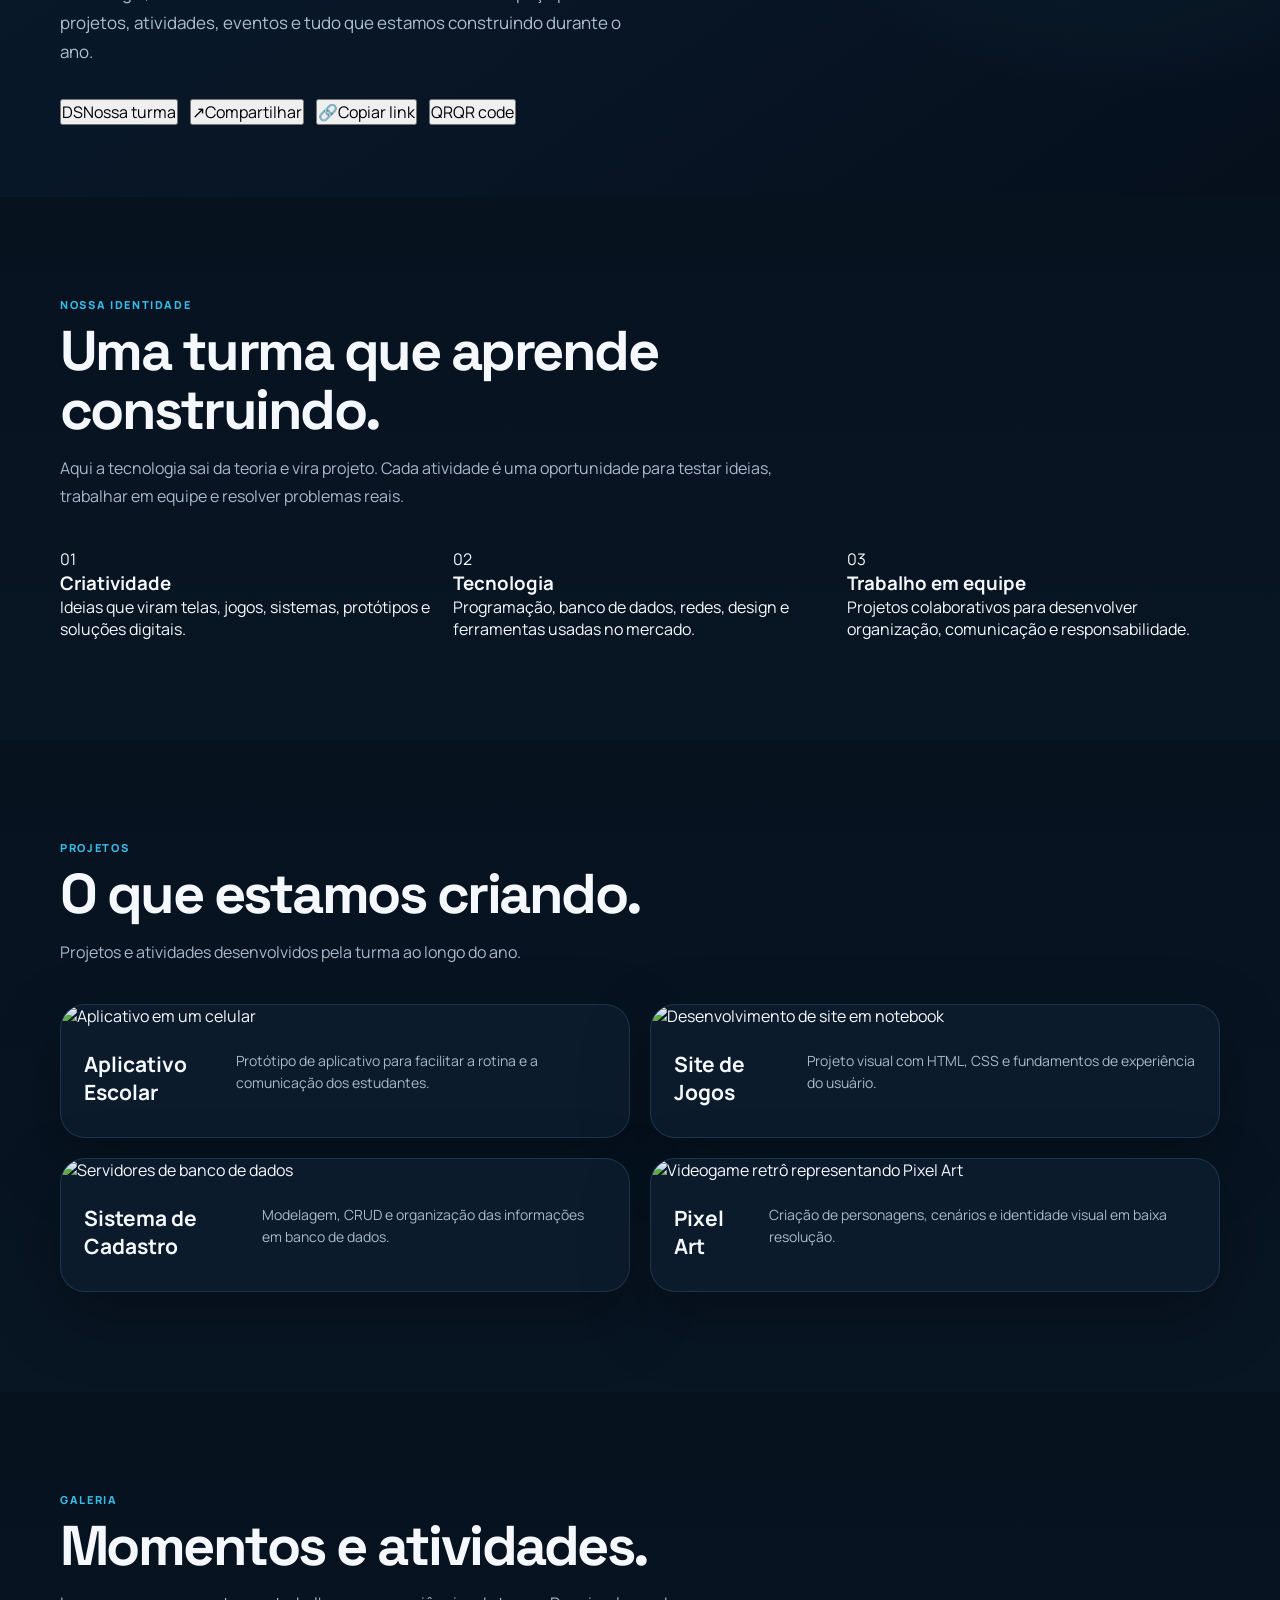
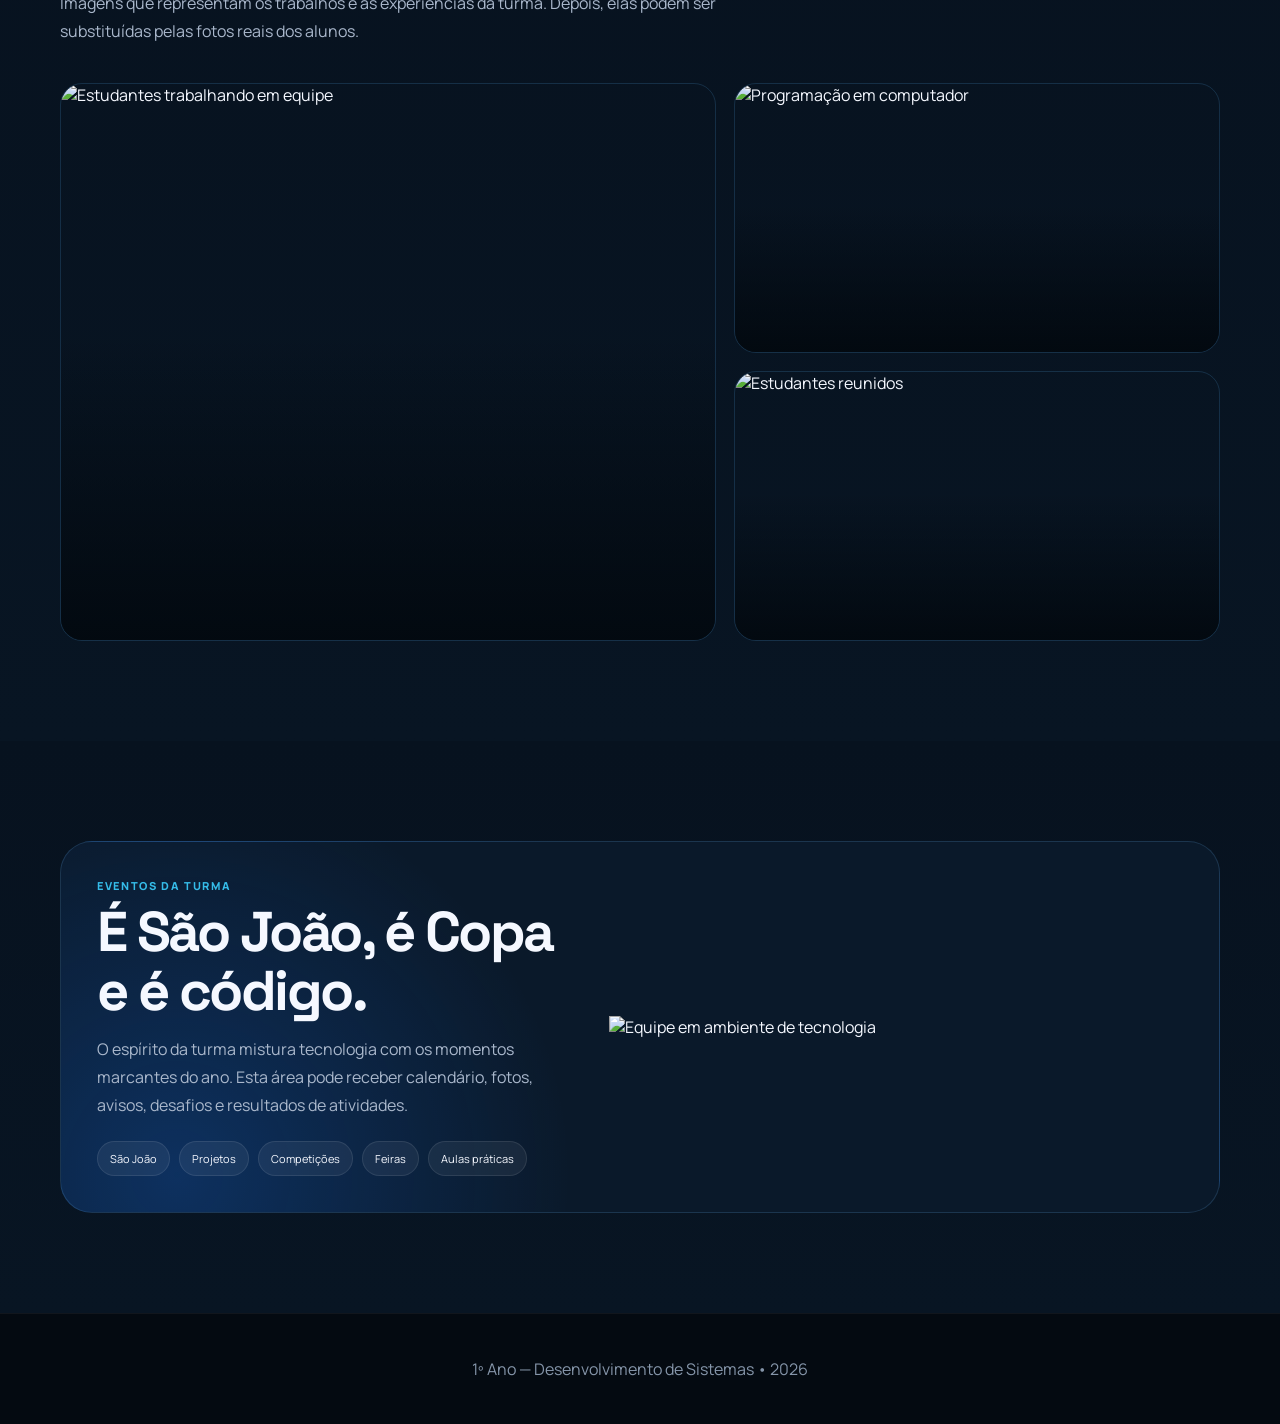
==== commit 40159b79: "Restaura estrutura estável e mantém imagens reais" ====
--- a/site_primeiro_ano_ds/index.html
+++ b/site_primeiro_ano_ds/index.html
@@ -3,8 +3,8 @@
 <head>
   <meta charset="UTF-8">
   <meta name="viewport" content="width=device-width, initial-scale=1.0">
-  <meta name="theme-color" content="#07111f">
-  <meta name="description" content="Portal da turma do 1º Ano de Desenvolvimento de Sistemas — projetos, atividades e eventos de 2026.">
+  <meta name="theme-color" content="#070b12">
+  <meta name="description" content="Portal do 1º Ano de Desenvolvimento de Sistemas">
   <title>1º Ano — Desenvolvimento de Sistemas</title>
   <link rel="preconnect" href="https://images.unsplash.com">
   <link rel="stylesheet" href="css/style.css">
@@ -12,122 +12,60 @@
 <body>
   <header class="topo">
     <div class="container topo-conteudo">
-      <a href="#inicio" class="marca" aria-label="Voltar ao início">
-        <img src="assets/images/logo-turma.svg" alt="" class="mini-logo">
-        <span><strong>1º Ano</strong><small>Desenvolvimento de Sistemas</small></span>
-      </a>
-      <nav class="menu" aria-label="Navegação principal">
-        <a href="#inicio">Início</a><a href="#turma">Turma</a><a href="#projetos">Projetos</a><a href="#galeria">Galeria</a><a href="#eventos">Eventos</a>
-      </nav>
+      <a href="#inicio" class="marca"><img src="assets/images/logo-turma.svg" alt="Logo da turma" class="mini-logo"><span>1º Ano DS</span></a>
+      <nav class="menu"><a href="#inicio">Início</a><a href="#turma">Turma</a><a href="#projetos">Projetos</a><a href="#galeria">Galeria</a><a href="#eventos">Eventos</a></nav>
     </div>
   </header>
+  <main>
+    <section id="inicio" class="hero"><div class="container hero-conteudo">
+      <div class="brasao-container"><img src="assets/images/logo-turma.svg" alt="Brasão do 1º Ano de Desenvolvimento de Sistemas" class="brasao"></div>
+      <span class="etiqueta">Turma 2026 • Desenvolvimento de Sistemas</span>
+      <h1>Primeiro Ano<span>Desenvolvimento de Sistemas</span></h1>
+      <p class="hero-texto">Tecnologia, criatividade e união em uma só turma. Nosso espaço para projetos, atividades, eventos e tudo que estamos construindo durante o ano.</p>
+      <div class="acoes">
+        <button class="acao" data-scroll="turma"><span class="acao-circulo">DS</span><span>Nossa turma</span></button>
+        <button class="acao" id="btnCompartilhar"><span class="acao-circulo">↗</span><span>Compartilhar</span></button>
+        <button class="acao" id="btnCopiar"><span class="acao-circulo">🔗</span><span>Copiar link</span></button>
+        <button class="acao" id="btnQr"><span class="acao-circulo">QR</span><span>QR code</span></button>
+      </div>
+    </div></section>
 
-  <main>
-    <section id="inicio" class="hero">
-      <div class="container hero-grid">
-        <div class="hero-conteudo">
-          <span class="etiqueta"><i></i> Turma 2026 • Desenvolvimento de Sistemas</span>
-          <h1>Ideias que viram <span>tecnologia.</span></h1>
-          <p class="hero-texto">Um espaço para mostrar nossos projetos, registrar experiências e acompanhar tudo o que a turma está construindo durante o ano.</p>
-          <div class="acoes">
-            <button class="botao botao-principal" data-scroll="projetos">Conhecer projetos <span>→</span></button>
-            <button class="botao botao-secundario" id="btnCompartilhar">Compartilhar</button>
-            <button class="botao-icone" id="btnQr" aria-label="Abrir QR Code">QR</button>
-          </div>
-          <div class="indicadores">
-            <div><strong>2026</strong><span>Ano letivo</span></div>
-            <div><strong>1º DS</strong><span>Nossa turma</span></div>
-            <div><strong>∞</strong><span>Possibilidades</span></div>
-          </div>
-        </div>
+    <section id="turma" class="secao"><div class="container">
+      <div class="cabecalho-secao"><span class="subtitulo-secao">Nossa identidade</span><h2>Uma turma que aprende construindo.</h2><p>Aqui a tecnologia sai da teoria e vira projeto. Cada atividade é uma oportunidade para testar ideias, trabalhar em equipe e resolver problemas reais.</p></div>
+      <div class="grade grade-3">
+        <article class="card"><div class="numero-card">01</div><h3>Criatividade</h3><p>Ideias que viram telas, jogos, sistemas, protótipos e soluções digitais.</p></article>
+        <article class="card"><div class="numero-card">02</div><h3>Tecnologia</h3><p>Programação, banco de dados, redes, design e ferramentas usadas no mercado.</p></article>
+        <article class="card"><div class="numero-card">03</div><h3>Trabalho em equipe</h3><p>Projetos colaborativos para desenvolver organização, comunicação e responsabilidade.</p></article>
+      </div>
+    </div></section>
 
-        <div class="hero-visual">
-          <div class="foto-principal">
-            <img src="https://images.unsplash.com/photo-1522202176988-66273c2fd55f?auto=format&fit=crop&w=1200&q=85" alt="Estudantes trabalhando juntos em um projeto" fetchpriority="high">
-            <div class="legenda-foto"><span>Aprender</span><strong>criando juntos</strong></div>
-          </div>
-          <div class="brasao-flutuante"><img src="assets/images/logo-turma.svg" alt="Logo do 1º Ano DS"></div>
-          <div class="codigo-flutuante" aria-hidden="true"><span>&lt;turma&gt;</span><strong>criatividade();</strong><span>&lt;/turma&gt;</span></div>
-        </div>
+    <section id="projetos" class="secao"><div class="container">
+      <div class="cabecalho-secao"><span class="subtitulo-secao">Projetos</span><h2>O que estamos criando.</h2><p>Projetos e atividades desenvolvidos pela turma ao longo do ano.</p></div>
+      <div class="grade grade-2">
+        <article class="card card-projeto"><img src="https://images.unsplash.com/photo-1551650975-87deedd944c3?auto=format&fit=crop&w=1000&q=80" alt="Aplicativo em um celular" class="imagem-projeto" loading="lazy"><div class="conteudo-projeto"><span class="tag">Programação</span><h3>Aplicativo Escolar</h3><p>Protótipo de aplicativo para facilitar a rotina e a comunicação dos estudantes.</p></div></article>
+        <article class="card card-projeto"><img src="https://images.unsplash.com/photo-1516321318423-f06f85e504b3?auto=format&fit=crop&w=1000&q=80" alt="Desenvolvimento de site em notebook" class="imagem-projeto" loading="lazy"><div class="conteudo-projeto"><span class="tag">Web</span><h3>Site de Jogos</h3><p>Projeto visual com HTML, CSS e fundamentos de experiência do usuário.</p></div></article>
+        <article class="card card-projeto"><img src="https://images.unsplash.com/photo-1558494949-ef010cbdcc31?auto=format&fit=crop&w=1000&q=80" alt="Servidores de banco de dados" class="imagem-projeto" loading="lazy"><div class="conteudo-projeto"><span class="tag">Banco de Dados</span><h3>Sistema de Cadastro</h3><p>Modelagem, CRUD e organização das informações em banco de dados.</p></div></article>
+        <article class="card card-projeto"><img src="https://images.unsplash.com/photo-1550745165-9bc0b252726f?auto=format&fit=crop&w=1000&q=80" alt="Videogame retrô representando Pixel Art" class="imagem-projeto" loading="lazy"><div class="conteudo-projeto"><span class="tag">Design</span><h3>Pixel Art</h3><p>Criação de personagens, cenários e identidade visual em baixa resolução.</p></div></article>
       </div>
-    </section>
+    </div></section>
 
-    <section id="turma" class="secao secao-clara">
-      <div class="container">
-        <div class="cabecalho-secao centralizado">
-          <span class="subtitulo-secao">Nossa identidade</span>
-          <h2>Uma turma que aprende construindo.</h2>
-          <p>A tecnologia sai da teoria e vira projeto. Cada atividade é uma oportunidade para testar ideias, colaborar e resolver problemas reais.</p>
-        </div>
-        <div class="grade grade-3">
-          <article class="card-identidade"><span class="icone-card">✦</span><h3>Criatividade</h3><p>Ideias que viram telas, jogos, sistemas, protótipos e soluções digitais.</p></article>
-          <article class="card-identidade destaque"><span class="icone-card">&lt;/&gt;</span><h3>Tecnologia</h3><p>Programação, banco de dados, redes, design e ferramentas atuais.</p></article>
-          <article class="card-identidade"><span class="icone-card">◎</span><h3>Trabalho em equipe</h3><p>Projetos colaborativos com organização, comunicação e responsabilidade.</p></article>
-        </div>
+    <section id="galeria" class="secao"><div class="container">
+      <div class="cabecalho-secao"><span class="subtitulo-secao">Galeria</span><h2>Momentos e atividades.</h2><p>Imagens que representam os trabalhos e as experiências da turma. Depois, elas podem ser substituídas pelas fotos reais dos alunos.</p></div>
+      <div class="galeria">
+        <figure class="foto-grande"><img src="https://images.unsplash.com/photo-1531482615713-2afd69097998?auto=format&fit=crop&w=1200&q=82" alt="Estudantes trabalhando em equipe" loading="lazy"></figure>
+        <figure><img src="https://images.unsplash.com/photo-1498050108023-c5249f4df085?auto=format&fit=crop&w=900&q=82" alt="Programação em computador" loading="lazy"></figure>
+        <figure><img src="https://images.unsplash.com/photo-1523240795612-9a054b0db644?auto=format&fit=crop&w=900&q=82" alt="Estudantes reunidos" loading="lazy"></figure>
       </div>
-    </section>
+    </div></section>
 
-    <section id="projetos" class="secao">
-      <div class="container">
-        <div class="cabecalho-secao">
-          <span class="subtitulo-secao">Projetos em destaque</span>
-          <h2>O que estamos criando.</h2>
-          <p>Projetos e atividades desenvolvidos pela turma ao longo do ano.</p>
-        </div>
-        <div class="grade grade-2">
-          <article class="card-projeto">
-            <div class="imagem-wrap"><img src="https://images.unsplash.com/photo-1551650975-87deedd944c3?auto=format&fit=crop&w=1000&q=82" alt="Aplicativo aberto em um celular" loading="lazy"><span class="tag">Programação</span></div>
-            <div class="conteudo-projeto"><span class="numero">01</span><div><h3>Aplicativo Escolar</h3><p>Protótipo para facilitar a rotina e a comunicação dos estudantes.</p></div></div>
-          </article>
-          <article class="card-projeto">
-            <div class="imagem-wrap"><img src="https://images.unsplash.com/photo-1516321318423-f06f85e504b3?auto=format&fit=crop&w=1000&q=82" alt="Notebook usado no desenvolvimento de um site" loading="lazy"><span class="tag">Web</span></div>
-            <div class="conteudo-projeto"><span class="numero">02</span><div><h3>Site de Jogos</h3><p>Projeto visual com HTML, CSS e fundamentos de experiência do usuário.</p></div></div>
-          </article>
-          <article class="card-projeto">
-            <div class="imagem-wrap"><img src="https://images.unsplash.com/photo-1558494949-ef010cbdcc31?auto=format&fit=crop&w=1000&q=82" alt="Servidores representando armazenamento de dados" loading="lazy"><span class="tag">Banco de Dados</span></div>
-            <div class="conteudo-projeto"><span class="numero">03</span><div><h3>Sistema de Cadastro</h3><p>Modelagem, CRUD e organização das informações em banco de dados.</p></div></div>
-          </article>
-          <article class="card-projeto">
-            <div class="imagem-wrap"><img src="https://images.unsplash.com/photo-1550745165-9bc0b252726f?auto=format&fit=crop&w=1000&q=82" alt="Controle e tela de videogame retrô" loading="lazy"><span class="tag">Game Design</span></div>
-            <div class="conteudo-projeto"><span class="numero">04</span><div><h3>Pixel Art</h3><p>Criação de personagens, cenários e identidade visual em baixa resolução.</p></div></div>
-          </article>
-        </div>
-      </div>
-    </section>
-
-    <section id="galeria" class="secao secao-galeria">
-      <div class="container">
-        <div class="cabecalho-secao centralizado">
-          <span class="subtitulo-secao">Galeria</span><h2>Aprendizado em movimento.</h2>
-          <p>Imagens que representam colaboração, prática e descoberta — em breve, este espaço poderá receber fotos reais da turma.</p>
-        </div>
-        <div class="galeria">
-          <figure class="foto-grande"><img src="https://images.unsplash.com/photo-1531482615713-2afd69097998?auto=format&fit=crop&w=1200&q=84" alt="Estudantes colaborando em atividade de tecnologia" loading="lazy"><figcaption>Trabalho em equipe</figcaption></figure>
-          <figure><img src="https://images.unsplash.com/photo-1498050108023-c5249f4df085?auto=format&fit=crop&w=900&q=84" alt="Código em uma tela de computador" loading="lazy"><figcaption>Programação na prática</figcaption></figure>
-          <figure><img src="https://images.unsplash.com/photo-1523240795612-9a054b0db644?auto=format&fit=crop&w=900&q=84" alt="Grupo de estudantes reunido" loading="lazy"><figcaption>Ideias compartilhadas</figcaption></figure>
-        </div>
-      </div>
-    </section>
-
-    <section id="eventos" class="secao">
-      <div class="container">
-        <div class="destaque-evento">
-          <div class="evento-texto">
-            <span class="subtitulo-secao">Eventos da turma</span>
-            <h2>É São João, é Copa e é código.</h2>
-            <p>O espírito da turma mistura tecnologia com os momentos marcantes do ano. Aqui entram calendário, fotos, avisos, desafios e resultados.</p>
-            <div class="chips"><span>São João</span><span>Projetos</span><span>Competições</span><span>Feiras</span><span>Aulas práticas</span></div>
-          </div>
-          <div class="evento-imagem"><img src="https://images.unsplash.com/photo-1504384308090-c894fdcc538d?auto=format&fit=crop&w=1100&q=84" alt="Equipe reunida em ambiente criativo de tecnologia" loading="lazy"><span>Conexão + conhecimento</span></div>
-        </div>
-      </div>
-    </section>
+    <section id="eventos" class="secao"><div class="container"><div class="destaque-evento">
+      <div class="evento-texto"><span class="subtitulo-secao">Eventos da turma</span><h2>É São João, é Copa e é código.</h2><p>O espírito da turma mistura tecnologia com os momentos marcantes do ano. Esta área pode receber calendário, fotos, avisos, desafios e resultados de atividades.</p><div class="chips"><span>São João</span><span>Projetos</span><span>Competições</span><span>Feiras</span><span>Aulas práticas</span></div></div>
+      <img src="https://images.unsplash.com/photo-1504384308090-c894fdcc538d?auto=format&fit=crop&w=1100&q=82" alt="Equipe em ambiente de tecnologia" class="imagem-evento" loading="lazy">
+    </div></div></section>
   </main>
-
-  <footer class="rodape"><div class="container"><img src="assets/images/logo-turma.svg" alt=""><p>1º Ano — Desenvolvimento de Sistemas</p><span>Turma 2026 • Criando o futuro, uma linha de código por vez.</span></div></footer>
+  <footer class="rodape"><div class="container">1º Ano — Desenvolvimento de Sistemas • 2026</div></footer>
   <div class="modal" id="modalQr"><div class="modal-caixa"><h3>QR Code da página</h3><p>Escaneie para abrir este site no celular.</p><div class="qr-area"><img id="qrImagem" alt="QR Code da página"></div><button id="btnFecharQr" class="botao-fechar">Fechar</button></div></div>
   <div class="toast" id="toast"></div>
-  <button id="btnCopiar" class="copiar-flutuante" aria-label="Copiar link da página">🔗</button>
   <script src="js/script.js"></script>
 </body>
 </html>
--- a/site_primeiro_ano_ds/css/style.css
+++ b/site_primeiro_ano_ds/css/style.css
@@ -1 +1,15 @@
-:root{--azul:#148cff;--ciano:#48c8ff;--branco:#f5f8ff;--texto:#a8b3c3;--borda:rgba(95,176,255,.18);--max:1120px}*{margin:0;padding:0;box-sizing:border-box}html{scroll-behavior:smooth}body{min-height:100vh;font-family:Arial,Helvetica,sans-serif;color:var(--branco);background:radial-gradient(circle at 50% 35%,rgba(21,118,218,.14),transparent 30%),radial-gradient(circle at 45% 88%,rgba(51,161,255,.25),transparent 28%),linear-gradient(180deg,#070b11 0%,#0c121a 48%,#1b3243 78%,#121a20 100%);overflow-x:hidden}img{display:block;max-width:100%}a{color:inherit;text-decoration:none}button{font:inherit}.container{width:min(calc(100% - 32px),var(--max));margin:auto}.topo{position:fixed;inset:0 0 auto;z-index:50;padding:14px 0;background:linear-gradient(180deg,rgba(3,7,12,.9),rgba(3,7,12,.25));backdrop-filter:blur(16px);border-bottom:1px solid rgba(255,255,255,.04)}.topo-conteudo,.marca{display:flex;align-items:center}.topo-conteudo{justify-content:space-between}.marca{gap:10px;font-weight:800}.mini-logo{width:40px;height:40px;border-radius:50%;object-fit:cover;border:2px solid var(--azul)}.menu{display:flex;gap:8px}.menu a{padding:10px 12px;border-radius:12px;color:#d9e2ef}.menu a:hover{background:rgba(255,255,255,.06)}.hero{min-height:100vh;padding:108px 0 70px;display:grid;place-items:center}.hero-conteudo{text-align:center;max-width:850px}.brasao-container{width:min(64vw,390px);aspect-ratio:1;margin:0 auto 28px;padding:5px;border-radius:50%;background:linear-gradient(135deg,#299cff,#050a12 50%,#57c7ff);box-shadow:0 0 0 8px rgba(0,0,0,.3),0 0 55px rgba(22,129,255,.38),0 34px 80px rgba(0,0,0,.55);animation:brilho 5s ease-in-out infinite}@keyframes brilho{0%,100%{transform:scale(.98)}50%{transform:scale(1.02)}}.brasao{width:100%;height:100%;border-radius:50%;object-fit:cover}.etiqueta{display:inline-block;margin-bottom:14px;padding:8px 13px;border-radius:999px;border:1px solid rgba(81,180,255,.22);background:rgba(14,48,78,.25);color:#b8dcff;font-size:12px;font-weight:800;letter-spacing:.12em;text-transform:uppercase}h1{font-size:clamp(34px,6vw,72px);line-height:.98;letter-spacing:-.05em;text-transform:uppercase}h1 span{display:block;color:var(--ciano)}.hero-texto{max-width:650px;margin:20px auto 0;color:var(--texto);line-height:1.65;font-size:17px}.acoes{max-width:590px;margin:34px auto 0;display:grid;grid-template-columns:repeat(4,1fr);gap:18px}.acao{display:grid;justify-items:center;gap:10px;border:0;background:transparent;color:#fff;cursor:pointer}.acao-circulo{width:74px;height:74px;display:grid;place-items:center;border-radius:50%;background:rgba(3,8,14,.88);border:1px solid rgba(255,255,255,.13);box-shadow:0 16px 28px rgba(0,0,0,.38);font-weight:900;font-size:19px}.acao:hover .acao-circulo{border-color:rgba(65,175,255,.5);box-shadow:0 0 35px rgba(21,129,255,.25)}.secao{padding:88px 0}.cabecalho-secao{max-width:720px;margin-bottom:30px}.subtitulo-secao{display:block;margin-bottom:8px;color:var(--ciano);font-size:12px;font-weight:800;letter-spacing:.14em;text-transform:uppercase}h2{margin-bottom:12px;font-size:clamp(30px,5vw,52px);line-height:1.05;letter-spacing:-.04em}.cabecalho-secao p,.destaque-evento p{color:var(--texto);line-height:1.7}.grade{display:grid;gap:18px}.grade-3{grid-template-columns:repeat(3,1fr)}.grade-2{grid-template-columns:repeat(2,1fr)}.card{overflow:hidden;border-radius:26px;background:linear-gradient(180deg,rgba(20,33,50,.8),rgba(7,13,22,.82));border:1px solid var(--borda);box-shadow:0 25px 80px rgba(0,0,0,.32);transition:.25s}.card:not(.card-projeto){min-height:210px;padding:24px}.card:hover{transform:translateY(-5px);border-color:rgba(74,176,255,.42)}.numero-card{width:48px;height:48px;display:grid;place-items:center;margin-bottom:18px;border-radius:14px;background:rgba(29,132,221,.12);border:1px solid rgba(68,166,255,.2);color:var(--ciano);font-weight:900}.card h3{margin-bottom:10px;font-size:21px}.card p{color:var(--texto);line-height:1.6}.imagem-projeto{width:100%;aspect-ratio:16/9;object-fit:cover}.conteudo-projeto{padding:22px}.tag{display:inline-block;margin-bottom:12px;padding:7px 10px;border-radius:999px;background:rgba(57,166,255,.11);border:1px solid rgba(80,176,255,.17);color:#a9d9ff;font-size:11px;font-weight:800;letter-spacing:.08em;text-transform:uppercase}.galeria{display:grid;grid-template-columns:1.35fr 1fr;grid-template-rows:repeat(2,260px);gap:18px}.galeria figure{border-radius:24px;overflow:hidden;border:1px solid rgba(86,180,255,.18);box-shadow:0 22px 60px rgba(0,0,0,.32)}.galeria figure img{width:100%;height:100%;object-fit:cover}.foto-grande{grid-row:1/3}.destaque-evento{display:grid;grid-template-columns:1fr 1fr;gap:28px;align-items:center;padding:28px;border-radius:32px;background:radial-gradient(circle at 15% 85%,rgba(21,132,255,.22),transparent 34%),linear-gradient(135deg,#0f1d2c,#090e15);border:1px solid rgba(255,255,255,.08)}.imagem-evento{width:100%;border-radius:24px;border:1px solid rgba(71,178,255,.2)}.chips{margin-top:20px;display:flex;flex-wrap:wrap;gap:10px}.chips span{padding:9px 12px;border-radius:999px;background:rgba(255,255,255,.05);border:1px solid rgba(255,255,255,.08);font-size:12px}.rodape{padding:38px 0 44px;text-align:center;color:#8793a4;border-top:1px solid rgba(255,255,255,.06);font-size:13px}.modal{position:fixed;inset:0;z-index:100;display:none;place-items:center;padding:20px;background:rgba(1,4,8,.78);backdrop-filter:blur(14px)}.modal.aberto{display:grid}.modal-caixa{width:min(100%,360px);padding:24px;border-radius:26px;text-align:center;background:#0b121d;border:1px solid rgba(83,174,255,.22)}.modal-caixa p{margin:8px 0 18px;color:var(--texto)}.qr-area{width:220px;height:220px;margin:0 auto 18px;overflow:hidden;border-radius:18px;background:#fff}.qr-area img{width:100%;height:100%}.botao-fechar{width:100%;padding:12px;border-radius:14px;border:1px solid rgba(255,255,255,.12);background:rgba(255,255,255,.06);color:#fff;cursor:pointer}.toast{position:fixed;left:50%;bottom:24px;transform:translateX(-50%) translateY(20px);opacity:0;z-index:120;padding:11px 16px;border-radius:999px;background:#101a28;border:1px solid rgba(80,176,255,.24);color:#fff;transition:.25s;pointer-events:none}.toast.mostrar{opacity:1;transform:translateX(-50%) translateY(0)}@media(max-width:820px){.menu{display:none}.grade-3,.grade-2,.destaque-evento{grid-template-columns:1fr}.galeria{grid-template-columns:1fr;grid-template-rows:auto}.galeria figure,.foto-grande{grid-row:auto;height:250px}.acoes{gap:9px}.acao-circulo{width:64px;height:64px}}@media(max-width:520px){.container{width:min(calc(100% - 24px),var(--max))}.hero{min-height:100svh;padding-top:96px}.brasao-container{width:min(78vw,330px)}h1{font-size:clamp(31px,12vw,52px)}.hero-texto{font-size:15px}.acao-circulo{width:58px;height:58px;font-size:15px}.acao{font-size:11px}.secao{padding:64px 0}.galeria figure{height:210px}}+@import url('https://fonts.googleapis.com/css2?family=Manrope:wght@400;500;600;700;800&family=Space+Grotesk:wght@600;700&display=swap');
+:root{--azul:#1677ff;--ciano:#48d7ff;--verde:#70ffbd;--branco:#f5f8ff;--texto:#a9b7cb;--escuro:#06101d;--card:#0c1929;--borda:rgba(112,187,255,.17);--max:1160px}
+*{margin:0;padding:0;box-sizing:border-box}html{scroll-behavior:smooth;scroll-padding-top:76px}body{min-height:100vh;font-family:Manrope,Arial,sans-serif;color:var(--branco);background:var(--escuro);overflow-x:hidden}img{display:block;max-width:100%}a{color:inherit;text-decoration:none}button{font:inherit}.container{width:min(calc(100% - 40px),var(--max));margin:auto}
+.topo{position:fixed;inset:0 0 auto;z-index:50;padding:12px 0;background:rgba(5,13,24,.78);backdrop-filter:blur(18px);border-bottom:1px solid rgba(255,255,255,.06)}.topo-conteudo,.marca{display:flex;align-items:center}.topo-conteudo{justify-content:space-between}.marca{gap:11px}.marca>span{display:grid;line-height:1.05}.marca strong{font-family:'Space Grotesk',sans-serif;font-size:16px}.marca small{margin-top:4px;color:#91a3bb;font-size:9px;letter-spacing:.08em;text-transform:uppercase}.mini-logo{width:42px;height:42px;border-radius:50%;border:1px solid rgba(72,215,255,.5);box-shadow:0 0 22px rgba(22,119,255,.2)}.menu{display:flex;gap:4px}.menu a{padding:10px 13px;border-radius:10px;color:#c8d3e0;font-size:13px;font-weight:600;transition:.2s}.menu a:hover{color:#fff;background:rgba(255,255,255,.07)}
+.hero{position:relative;min-height:100vh;padding:120px 0 72px;display:grid;align-items:center;background:radial-gradient(circle at 15% 22%,rgba(22,119,255,.22),transparent 31%),radial-gradient(circle at 88% 70%,rgba(72,215,255,.12),transparent 26%),linear-gradient(145deg,#06101d,#09192a 55%,#06101d)}.hero:before{content:"";position:absolute;inset:0;opacity:.18;background-image:linear-gradient(rgba(91,170,255,.13) 1px,transparent 1px),linear-gradient(90deg,rgba(91,170,255,.13) 1px,transparent 1px);background-size:52px 52px;mask-image:linear-gradient(to bottom,#000,transparent 88%)}.hero-grid{position:relative;display:grid;grid-template-columns:1.02fr .98fr;gap:66px;align-items:center}.etiqueta{display:inline-flex;align-items:center;gap:9px;margin-bottom:22px;padding:8px 13px;border:1px solid rgba(112,255,189,.24);border-radius:999px;background:rgba(36,112,93,.12);color:#bdffe0;font-size:11px;font-weight:800;letter-spacing:.1em;text-transform:uppercase}.etiqueta i{width:7px;height:7px;border-radius:50%;background:var(--verde);box-shadow:0 0 14px var(--verde)}h1,h2{font-family:'Space Grotesk',sans-serif}h1{max-width:650px;font-size:clamp(48px,6vw,78px);line-height:.95;letter-spacing:-.055em}h1 span{color:var(--ciano)}.hero-texto{max-width:590px;margin-top:24px;color:#aebed1;line-height:1.75;font-size:17px}.acoes{display:flex;align-items:center;gap:12px;margin-top:32px}.botao{min-height:50px;padding:0 20px;border-radius:13px;cursor:pointer;font-weight:800;transition:.2s}.botao-principal{border:0;color:#04101d;background:linear-gradient(135deg,var(--ciano),#7fffc1);box-shadow:0 12px 32px rgba(72,215,255,.18)}.botao-principal span{margin-left:16px;font-size:20px}.botao-secundario,.botao-icone{border:1px solid rgba(255,255,255,.14);color:#fff;background:rgba(255,255,255,.05)}.botao-icone{width:50px;height:50px;border-radius:13px;cursor:pointer;font-weight:900}.botao:hover,.botao-icone:hover{transform:translateY(-2px);border-color:rgba(72,215,255,.5)}.indicadores{display:flex;gap:34px;margin-top:38px;padding-top:25px;border-top:1px solid rgba(255,255,255,.08)}.indicadores div{display:grid}.indicadores strong{font-family:'Space Grotesk';font-size:22px}.indicadores span{margin-top:3px;color:#7f91a8;font-size:11px;text-transform:uppercase;letter-spacing:.08em}
+.hero-visual{position:relative;min-height:570px}.foto-principal{position:absolute;inset:24px 8px 24px 48px;overflow:hidden;border-radius:36px;border:1px solid rgba(112,203,255,.25);box-shadow:0 42px 100px rgba(0,0,0,.52)}.foto-principal:after{content:"";position:absolute;inset:0;background:linear-gradient(180deg,transparent 48%,rgba(3,10,18,.92))}.foto-principal>img{width:100%;height:100%;object-fit:cover}.legenda-foto{position:absolute;z-index:2;left:28px;bottom:26px;display:grid}.legenda-foto span{color:var(--ciano);font-size:12px;font-weight:800;text-transform:uppercase;letter-spacing:.12em}.legenda-foto strong{margin-top:4px;font-family:'Space Grotesk';font-size:24px}.brasao-flutuante{position:absolute;top:-2px;left:0;width:116px;padding:6px;border-radius:50%;background:#071424;border:1px solid rgba(72,215,255,.4);box-shadow:0 18px 50px rgba(0,0,0,.5)}.brasao-flutuante img{border-radius:50%}.codigo-flutuante{position:absolute;right:-18px;bottom:0;width:210px;padding:18px 21px;display:grid;gap:5px;border-radius:20px;background:rgba(8,20,34,.92);border:1px solid rgba(112,255,189,.22);box-shadow:0 20px 60px rgba(0,0,0,.5);font-family:monospace}.codigo-flutuante span{color:#6c859f}.codigo-flutuante strong{color:var(--verde)}
+.secao{padding:100px 0;background:linear-gradient(180deg,#07121f,#081523)}.secao-clara{background:#eef5fb;color:#0b1928}.cabecalho-secao{max-width:730px;margin-bottom:38px}.cabecalho-secao.centralizado{text-align:center;margin-left:auto;margin-right:auto}.subtitulo-secao{display:block;margin-bottom:10px;color:#35bce9;font-size:11px;font-weight:800;letter-spacing:.15em;text-transform:uppercase}h2{margin-bottom:14px;font-size:clamp(34px,5vw,56px);line-height:1.05;letter-spacing:-.045em}.cabecalho-secao p,.destaque-evento p{color:var(--texto);line-height:1.75}.secao-clara .cabecalho-secao p,.secao-clara .card-identidade p{color:#607186}.grade{display:grid;gap:20px}.grade-3{grid-template-columns:repeat(3,1fr)}.grade-2{grid-template-columns:repeat(2,1fr)}
+.card-identidade{min-height:245px;padding:28px;border-radius:24px;background:#fff;border:1px solid #dbe7f1;box-shadow:0 20px 55px rgba(26,65,98,.08);transition:.25s}.card-identidade.destaque{color:#fff;background:linear-gradient(145deg,#0a75db,#0b4fa6);border-color:transparent;transform:translateY(-10px);box-shadow:0 26px 60px rgba(9,82,164,.25)}.card-identidade.destaque p{color:#d2e9ff}.card-identidade:hover{transform:translateY(-7px)}.card-identidade.destaque:hover{transform:translateY(-14px)}.icone-card{width:54px;height:54px;display:grid;place-items:center;margin-bottom:30px;border-radius:15px;background:#e9f5ff;color:#1177dd;font-size:20px;font-weight:900}.destaque .icone-card{background:rgba(255,255,255,.14);color:var(--verde)}.card-identidade h3{margin-bottom:10px;font-size:21px}
+.card-projeto{overflow:hidden;border-radius:25px;background:#0c1b2c;border:1px solid var(--borda);box-shadow:0 24px 70px rgba(0,0,0,.25);transition:.3s}.card-projeto:hover{transform:translateY(-6px);border-color:rgba(72,215,255,.45)}.imagem-wrap{position:relative;overflow:hidden;aspect-ratio:16/9}.imagem-wrap:after{content:"";position:absolute;inset:50% 0 0;background:linear-gradient(transparent,rgba(4,12,22,.8))}.imagem-wrap img{width:100%;height:100%;object-fit:cover;transition:.5s}.card-projeto:hover img{transform:scale(1.045)}.tag{position:absolute;z-index:2;left:18px;bottom:16px;padding:7px 11px;border-radius:999px;color:#05131e;background:var(--verde);font-size:10px;font-weight:900;letter-spacing:.08em;text-transform:uppercase}.conteudo-projeto{display:flex;gap:18px;padding:23px}.numero{color:#3e5873;font-family:'Space Grotesk';font-size:14px}.conteudo-projeto h3{margin-bottom:8px;font-size:21px}.conteudo-projeto p{color:var(--texto);line-height:1.6;font-size:14px}
+.secao-galeria{background:#050d17}.galeria{display:grid;grid-template-columns:1.35fr 1fr;grid-template-rows:repeat(2,270px);gap:18px}.galeria figure{position:relative;overflow:hidden;border-radius:22px;border:1px solid rgba(93,185,255,.17)}.galeria figure:after{content:"";position:absolute;inset:45% 0 0;background:linear-gradient(transparent,rgba(2,8,14,.9))}.galeria img{width:100%;height:100%;object-fit:cover;transition:.5s}.galeria figure:hover img{transform:scale(1.04)}.galeria figcaption{position:absolute;z-index:2;left:20px;bottom:18px;font-weight:800}.foto-grande{grid-row:1/3}
+.destaque-evento{display:grid;grid-template-columns:.9fr 1.1fr;gap:42px;align-items:center;padding:36px;border-radius:32px;background:radial-gradient(circle at 10% 90%,rgba(22,119,255,.25),transparent 36%),#0a192a;border:1px solid var(--borda)}.evento-imagem{position:relative;overflow:hidden;min-height:400px;border-radius:24px}.evento-imagem:after{content:"";position:absolute;inset:45% 0 0;background:linear-gradient(transparent,rgba(4,12,20,.85))}.evento-imagem img{position:absolute;width:100%;height:100%;object-fit:cover}.evento-imagem span{position:absolute;z-index:2;left:22px;bottom:20px;color:#fff;font-weight:800}.chips{margin-top:22px;display:flex;flex-wrap:wrap;gap:9px}.chips span{padding:9px 12px;border-radius:999px;background:rgba(255,255,255,.06);border:1px solid rgba(255,255,255,.09);font-size:11px}
+.rodape{padding:44px 0;text-align:center;color:#8595a9;background:#040a11;border-top:1px solid rgba(255,255,255,.05)}.rodape img{width:52px;margin:0 auto 12px;border-radius:50%}.rodape p{color:#dce9f7;font-weight:800}.rodape span{display:block;margin-top:6px;font-size:11px}.modal{position:fixed;inset:0;z-index:100;display:none;place-items:center;padding:20px;background:rgba(1,4,8,.82);backdrop-filter:blur(14px)}.modal.aberto{display:grid}.modal-caixa{width:min(100%,360px);padding:24px;border-radius:26px;text-align:center;background:#0b1624;border:1px solid rgba(83,174,255,.22)}.modal-caixa p{margin:8px 0 18px;color:var(--texto)}.qr-area{width:220px;height:220px;margin:0 auto 18px;overflow:hidden;border-radius:18px;background:#fff}.qr-area img{width:100%;height:100%}.botao-fechar{width:100%;padding:12px;border-radius:13px;border:1px solid rgba(255,255,255,.12);background:rgba(255,255,255,.06);color:#fff;cursor:pointer}.toast{position:fixed;left:50%;bottom:24px;transform:translateX(-50%) translateY(20px);opacity:0;z-index:120;padding:11px 16px;border-radius:999px;background:#101a28;border:1px solid rgba(80,176,255,.24);color:#fff;transition:.25s;pointer-events:none}.toast.mostrar{opacity:1;transform:translateX(-50%) translateY(0)}.copiar-flutuante{position:fixed;right:18px;bottom:18px;z-index:30;width:46px;height:46px;border-radius:50%;border:1px solid rgba(255,255,255,.15);background:#0c2035;color:#fff;box-shadow:0 12px 35px rgba(0,0,0,.35);cursor:pointer}
+@media(max-width:900px){.hero-grid{grid-template-columns:1fr;gap:30px}.hero-conteudo{text-align:center}.hero-texto{margin-left:auto;margin-right:auto}.acoes,.indicadores{justify-content:center}.hero-visual{min-height:480px;max-width:650px;width:100%;margin:auto}.grade-3{grid-template-columns:1fr}.card-identidade.destaque{transform:none}.destaque-evento{grid-template-columns:1fr}.menu{display:none}}
+@media(max-width:650px){.container{width:min(calc(100% - 24px),var(--max))}.hero{padding:105px 0 55px}.hero-grid{gap:38px}h1{font-size:clamp(43px,14vw,62px)}.hero-texto{font-size:15px}.acoes{flex-wrap:wrap}.botao-principal{width:100%}.botao-secundario{flex:1}.indicadores{gap:18px}.indicadores div{flex:1}.indicadores strong{font-size:18px}.hero-visual{min-height:390px}.foto-principal{inset:20px 0 12px 20px;border-radius:26px}.brasao-flutuante{width:82px}.codigo-flutuante{right:-4px;width:174px;padding:13px;font-size:11px}.grade-2{grid-template-columns:1fr}.secao{padding:72px 0}.galeria{grid-template-columns:1fr;grid-template-rows:auto}.galeria figure,.foto-grande{grid-row:auto;height:230px}.destaque-evento{padding:22px;gap:24px}.evento-imagem{min-height:260px}}
+@media(prefers-reduced-motion:reduce){*{scroll-behavior:auto!important;transition:none!important}}
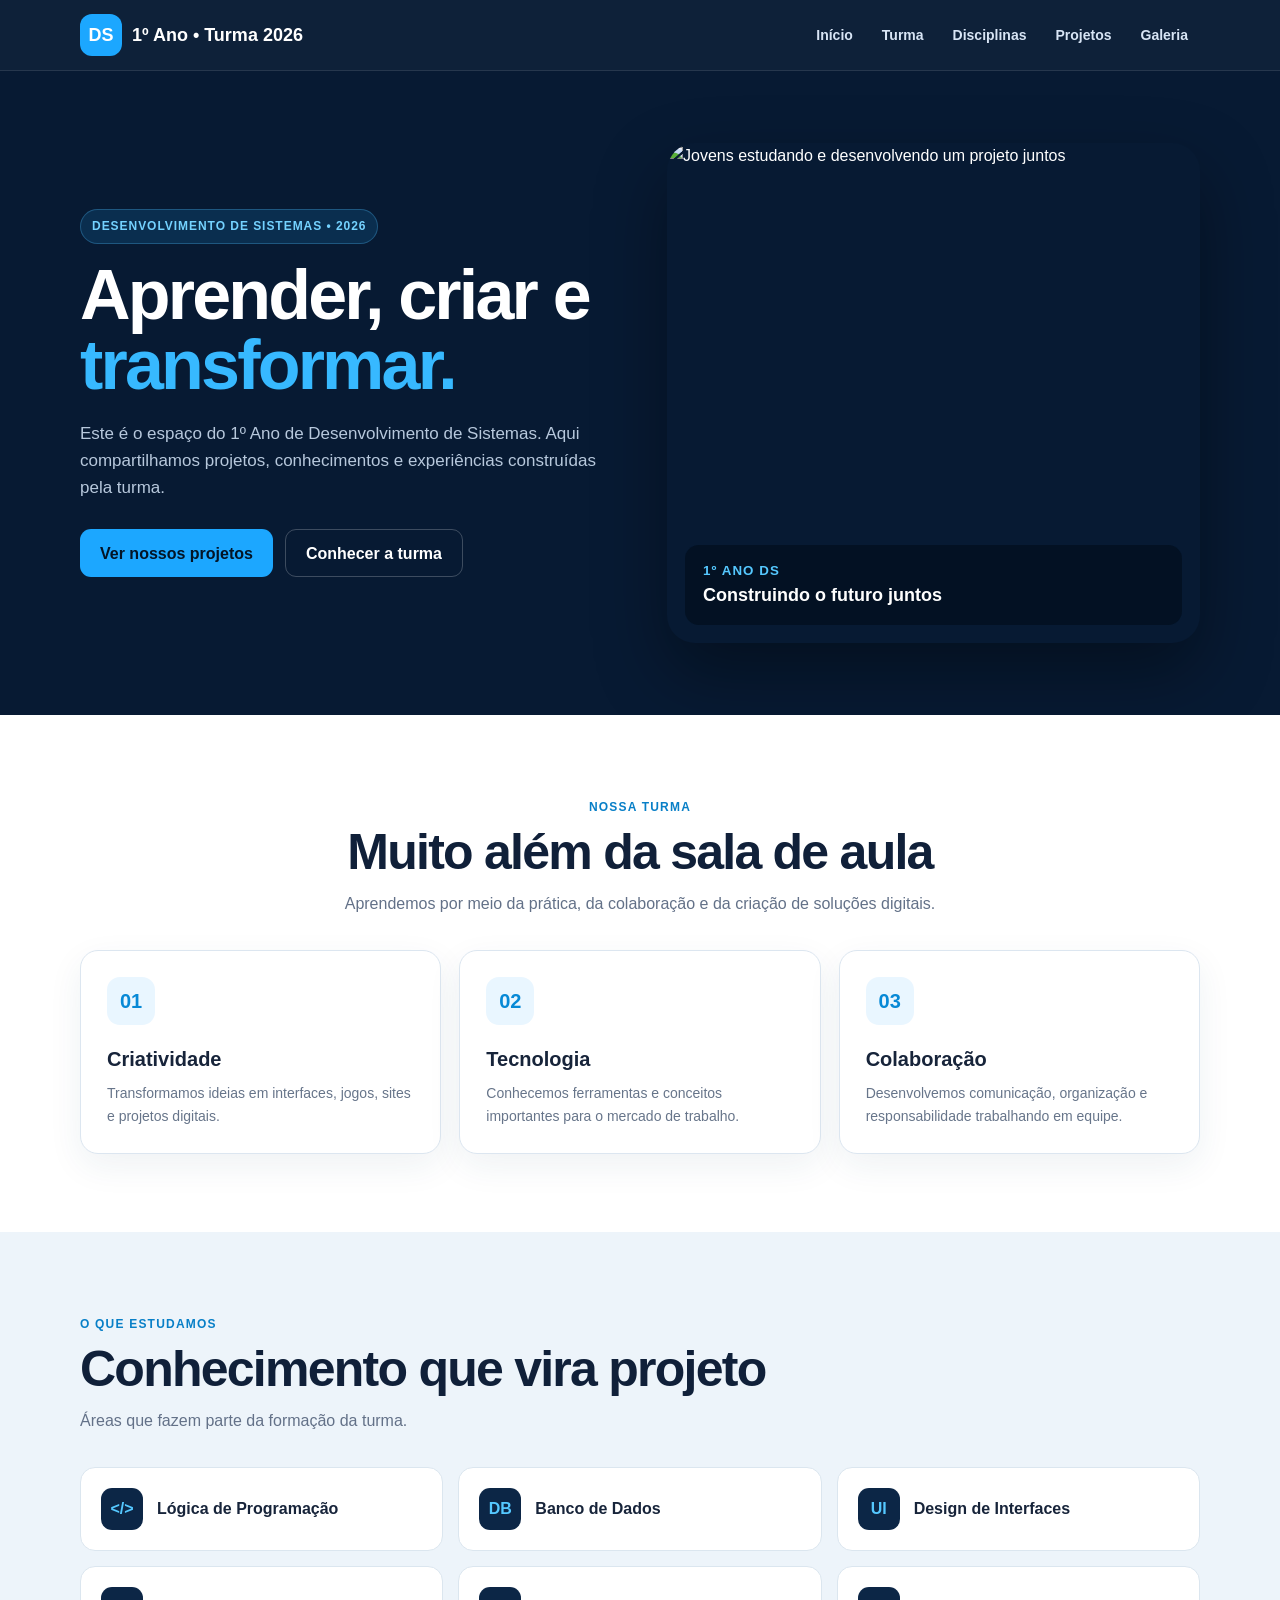
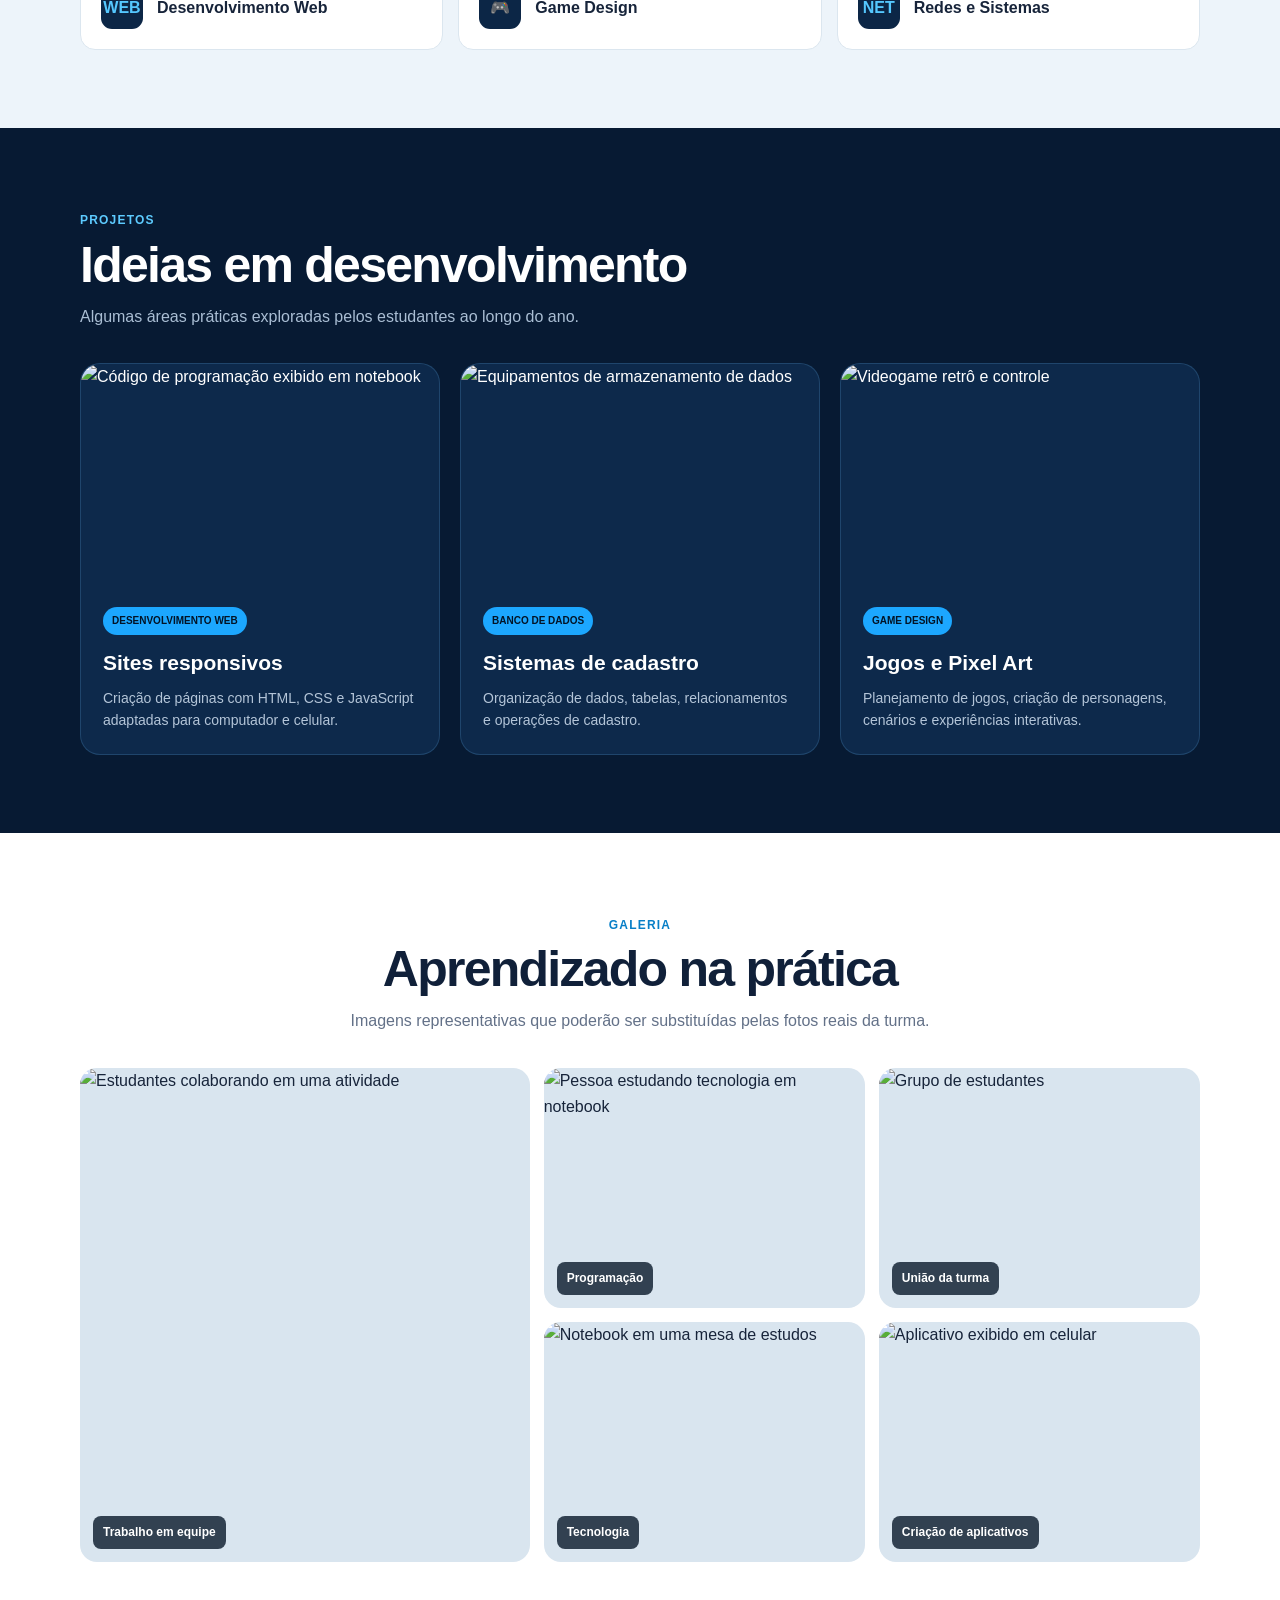
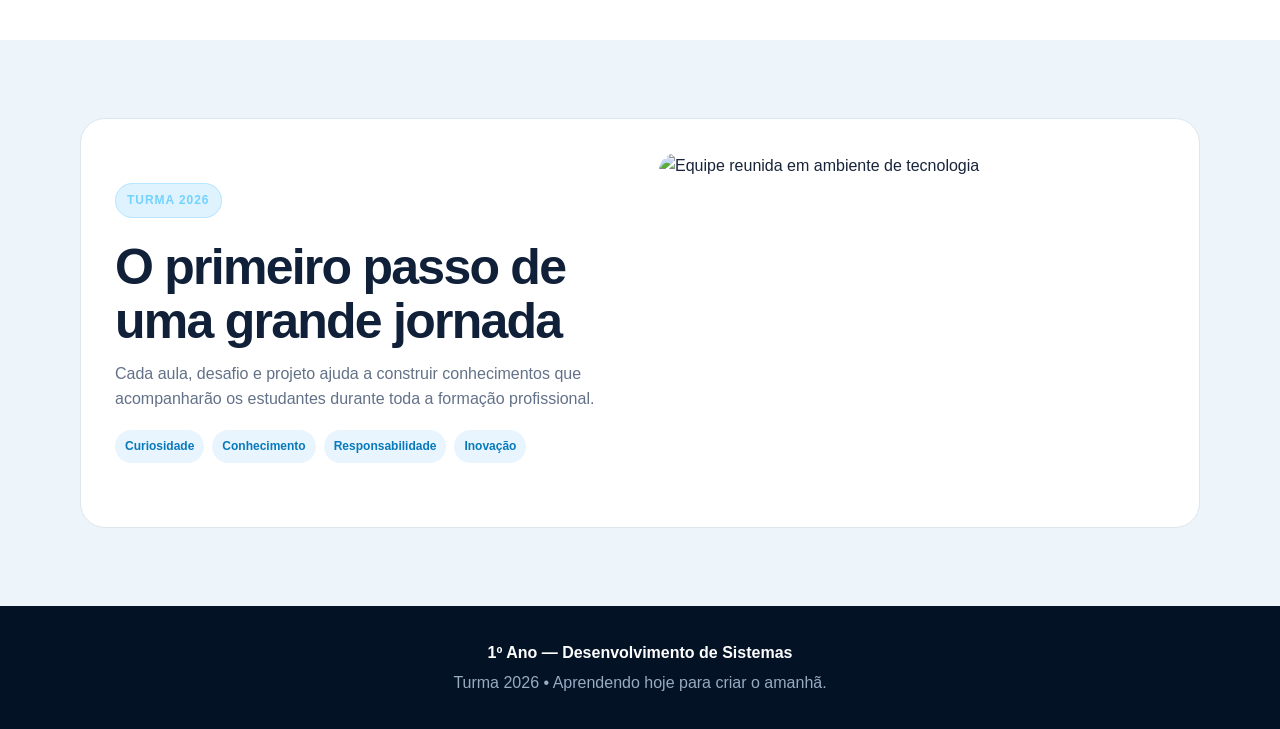
==== commit 63fde02a: "Reconstrói site do 1º Ano DS do zero" ====
--- a/site_primeiro_ano_ds/index.html
+++ b/site_primeiro_ano_ds/index.html
@@ -3,69 +3,246 @@
 <head>
   <meta charset="UTF-8">
   <meta name="viewport" content="width=device-width, initial-scale=1.0">
-  <meta name="theme-color" content="#070b12">
-  <meta name="description" content="Portal do 1º Ano de Desenvolvimento de Sistemas">
-  <title>1º Ano — Desenvolvimento de Sistemas</title>
-  <link rel="preconnect" href="https://images.unsplash.com">
-  <link rel="stylesheet" href="css/style.css">
+  <meta name="description" content="Site oficial do 1º Ano de Desenvolvimento de Sistemas — Turma 2026">
+  <meta name="theme-color" content="#071a33">
+  <title>1º Ano DS | Turma 2026</title>
+  <style>
+    *{box-sizing:border-box;margin:0;padding:0}
+    html{scroll-behavior:smooth}
+    body{font-family:Arial,Helvetica,sans-serif;background:#f4f7fb;color:#17243a;line-height:1.6}
+    img{display:block;width:100%}
+    a{text-decoration:none;color:inherit}
+    .container{width:min(1120px,calc(100% - 32px));margin:auto}
+
+    header{position:sticky;top:0;z-index:20;background:rgba(7,26,51,.97);border-bottom:1px solid rgba(255,255,255,.1)}
+    .nav{height:70px;display:flex;align-items:center;justify-content:space-between;gap:24px}
+    .logo{display:flex;align-items:center;gap:10px;color:#fff;font-size:18px;font-weight:800;white-space:nowrap}
+    .logo-badge{width:42px;height:42px;display:grid;place-items:center;border-radius:12px;background:#1ca7ff;color:#fff}
+    nav{display:flex;gap:5px}
+    nav a{padding:9px 12px;border-radius:9px;color:#d8e5f5;font-size:14px;font-weight:700}
+    nav a:hover{background:rgba(255,255,255,.1);color:#fff}
+
+    .hero{background:#071a33;color:#fff;padding:72px 0;overflow:hidden}
+    .hero-grid{display:grid;grid-template-columns:1fr 1fr;align-items:center;gap:54px}
+    .eyebrow{display:inline-block;margin-bottom:16px;padding:7px 11px;border-radius:999px;background:rgba(28,167,255,.14);border:1px solid rgba(82,195,255,.28);color:#74d2ff;font-size:12px;font-weight:800;letter-spacing:.08em;text-transform:uppercase}
+    h1{max-width:620px;font-size:clamp(42px,6vw,70px);line-height:1;letter-spacing:-.04em}
+    h1 span{color:#37b9ff}
+    .hero p{max-width:590px;margin-top:20px;color:#b7c8dc;font-size:17px}
+    .hero-actions{display:flex;flex-wrap:wrap;gap:12px;margin-top:28px}
+    .btn{display:inline-flex;align-items:center;justify-content:center;min-height:48px;padding:0 20px;border-radius:11px;font-weight:800}
+    .btn-primary{background:#1ca7ff;color:#031426}
+    .btn-secondary{border:1px solid rgba(255,255,255,.22);color:#fff}
+    .hero-photo{position:relative}
+    .hero-photo img{height:500px;object-fit:cover;border-radius:28px;box-shadow:0 30px 70px rgba(0,0,0,.38)}
+    .photo-label{position:absolute;left:18px;right:18px;bottom:18px;padding:15px 18px;border-radius:14px;background:rgba(3,16,32,.82);backdrop-filter:blur(8px)}
+    .photo-label small{display:block;color:#55c8ff;text-transform:uppercase;font-weight:800;letter-spacing:.08em}
+    .photo-label strong{font-size:18px}
+
+    section{padding:78px 0}
+    .section-head{max-width:720px;margin-bottom:34px}
+    .section-head.center{text-align:center;margin-left:auto;margin-right:auto}
+    .section-head span{color:#087fc7;font-size:12px;font-weight:900;letter-spacing:.1em;text-transform:uppercase}
+    h2{margin-top:6px;font-size:clamp(32px,4.5vw,50px);line-height:1.08;letter-spacing:-.035em;color:#102039}
+    .section-head p{margin-top:12px;color:#637188}
+    .about{background:#fff}
+    .about-grid{display:grid;grid-template-columns:repeat(3,1fr);gap:18px}
+    .about-card{padding:26px;border:1px solid #dce6f0;border-radius:18px;background:#fff;box-shadow:0 12px 35px rgba(34,68,105,.07)}
+    .about-card b{width:48px;height:48px;display:grid;place-items:center;margin-bottom:18px;border-radius:13px;background:#e9f6ff;color:#0789d6;font-size:20px}
+    .about-card h3{margin-bottom:7px;font-size:20px}
+    .about-card p{color:#67758a;font-size:14px}
+
+    .subjects{background:#edf4fa}
+    .subject-grid{display:grid;grid-template-columns:repeat(3,1fr);gap:15px}
+    .subject{display:flex;align-items:center;gap:14px;padding:20px;border-radius:15px;background:#fff;border:1px solid #dbe6ef;font-weight:800}
+    .subject i{width:42px;height:42px;display:grid;place-items:center;flex:none;border-radius:11px;background:#0c2646;color:#55c8ff;font-style:normal}
+
+    .projects{background:#071a33;color:#fff}
+    .projects .section-head span{color:#5dcbff}
+    .projects .section-head h2{color:#fff}
+    .projects .section-head p{color:#aabed4}
+    .project-grid{display:grid;grid-template-columns:repeat(3,1fr);gap:20px}
+    .project-card{overflow:hidden;border-radius:20px;background:#0d294b;border:1px solid rgba(112,196,255,.18)}
+    .project-card img{height:220px;object-fit:cover}
+    .project-content{padding:22px}
+    .tag{display:inline-block;margin-bottom:11px;padding:6px 9px;border-radius:999px;background:#1ca7ff;color:#031426;font-size:10px;font-weight:900;text-transform:uppercase}
+    .project-card h3{font-size:21px}
+    .project-card p{margin-top:7px;color:#b4c5d8;font-size:14px}
+
+    .gallery{background:#fff}
+    .gallery-grid{display:grid;grid-template-columns:1.4fr 1fr 1fr;grid-template-rows:240px 240px;gap:14px}
+    .gallery-grid figure{position:relative;overflow:hidden;border-radius:17px;background:#d9e5ef}
+    .gallery-grid figure:first-child{grid-row:1/3}
+    .gallery-grid img{height:100%;object-fit:cover;transition:transform .35s}
+    .gallery-grid figure:hover img{transform:scale(1.04)}
+    .gallery-grid figcaption{position:absolute;left:13px;bottom:13px;padding:7px 10px;border-radius:8px;background:rgba(5,20,38,.78);color:#fff;font-size:12px;font-weight:800}
+
+    .message{background:#edf4fa}
+    .message-box{display:grid;grid-template-columns:1fr 1fr;align-items:center;gap:38px;padding:34px;border-radius:25px;background:#fff;border:1px solid #dce6ef}
+    .message-box img{height:340px;object-fit:cover;border-radius:18px}
+    .message-box h2{margin-bottom:13px}
+    .message-box p{color:#637188}
+    .pills{display:flex;flex-wrap:wrap;gap:8px;margin-top:18px}
+    .pills span{padding:7px 10px;border-radius:999px;background:#e8f5ff;color:#087abb;font-size:12px;font-weight:800}
+
+    footer{padding:34px 0;background:#041225;color:#97abc1;text-align:center}
+    footer strong{display:block;color:#fff;margin-bottom:4px}
+
+    @media(max-width:860px){
+      nav{overflow-x:auto;max-width:65vw}
+      nav a{white-space:nowrap}
+      .hero-grid,.message-box{grid-template-columns:1fr}
+      .hero{text-align:center;padding-top:52px}
+      .hero p{margin-left:auto;margin-right:auto}
+      .hero-actions{justify-content:center}
+      .hero-photo{max-width:650px;margin:auto}
+      .hero-photo img{height:420px}
+      .about-grid,.subject-grid{grid-template-columns:1fr}
+      .project-grid{grid-template-columns:1fr 1fr}
+      .gallery-grid{grid-template-columns:1fr 1fr;grid-template-rows:300px 220px 220px}
+      .gallery-grid figure:first-child{grid-column:1/3;grid-row:auto}
+    }
+    @media(max-width:560px){
+      .container{width:min(100% - 22px,1120px)}
+      .nav{height:62px}
+      .logo span{display:none}
+      .logo-badge{width:39px;height:39px}
+      nav{max-width:calc(100vw - 72px)}
+      nav a{padding:8px 9px;font-size:12px}
+      .hero{padding:42px 0 50px}
+      h1{font-size:44px}
+      .hero p{font-size:15px}
+      .hero-photo img{height:340px;border-radius:19px}
+      section{padding:58px 0}
+      .project-grid{grid-template-columns:1fr}
+      .gallery-grid{display:grid;grid-template-columns:1fr;grid-template-rows:repeat(4,230px)}
+      .gallery-grid figure:first-child{grid-column:auto}
+      .message-box{padding:20px}
+      .message-box img{height:250px}
+    }
+  </style>
 </head>
 <body>
-  <header class="topo">
-    <div class="container topo-conteudo">
-      <a href="#inicio" class="marca"><img src="assets/images/logo-turma.svg" alt="Logo da turma" class="mini-logo"><span>1º Ano DS</span></a>
-      <nav class="menu"><a href="#inicio">Início</a><a href="#turma">Turma</a><a href="#projetos">Projetos</a><a href="#galeria">Galeria</a><a href="#eventos">Eventos</a></nav>
+  <header>
+    <div class="container nav">
+      <a class="logo" href="#inicio"><span class="logo-badge">DS</span><span>1º Ano • Turma 2026</span></a>
+      <nav aria-label="Menu principal">
+        <a href="#inicio">Início</a>
+        <a href="#turma">Turma</a>
+        <a href="#disciplinas">Disciplinas</a>
+        <a href="#projetos">Projetos</a>
+        <a href="#galeria">Galeria</a>
+      </nav>
     </div>
   </header>
+
   <main>
-    <section id="inicio" class="hero"><div class="container hero-conteudo">
-      <div class="brasao-container"><img src="assets/images/logo-turma.svg" alt="Brasão do 1º Ano de Desenvolvimento de Sistemas" class="brasao"></div>
-      <span class="etiqueta">Turma 2026 • Desenvolvimento de Sistemas</span>
-      <h1>Primeiro Ano<span>Desenvolvimento de Sistemas</span></h1>
-      <p class="hero-texto">Tecnologia, criatividade e união em uma só turma. Nosso espaço para projetos, atividades, eventos e tudo que estamos construindo durante o ano.</p>
-      <div class="acoes">
-        <button class="acao" data-scroll="turma"><span class="acao-circulo">DS</span><span>Nossa turma</span></button>
-        <button class="acao" id="btnCompartilhar"><span class="acao-circulo">↗</span><span>Compartilhar</span></button>
-        <button class="acao" id="btnCopiar"><span class="acao-circulo">🔗</span><span>Copiar link</span></button>
-        <button class="acao" id="btnQr"><span class="acao-circulo">QR</span><span>QR code</span></button>
-      </div>
-    </div></section>
-
-    <section id="turma" class="secao"><div class="container">
-      <div class="cabecalho-secao"><span class="subtitulo-secao">Nossa identidade</span><h2>Uma turma que aprende construindo.</h2><p>Aqui a tecnologia sai da teoria e vira projeto. Cada atividade é uma oportunidade para testar ideias, trabalhar em equipe e resolver problemas reais.</p></div>
-      <div class="grade grade-3">
-        <article class="card"><div class="numero-card">01</div><h3>Criatividade</h3><p>Ideias que viram telas, jogos, sistemas, protótipos e soluções digitais.</p></article>
-        <article class="card"><div class="numero-card">02</div><h3>Tecnologia</h3><p>Programação, banco de dados, redes, design e ferramentas usadas no mercado.</p></article>
-        <article class="card"><div class="numero-card">03</div><h3>Trabalho em equipe</h3><p>Projetos colaborativos para desenvolver organização, comunicação e responsabilidade.</p></article>
-      </div>
-    </div></section>
-
-    <section id="projetos" class="secao"><div class="container">
-      <div class="cabecalho-secao"><span class="subtitulo-secao">Projetos</span><h2>O que estamos criando.</h2><p>Projetos e atividades desenvolvidos pela turma ao longo do ano.</p></div>
-      <div class="grade grade-2">
-        <article class="card card-projeto"><img src="https://images.unsplash.com/photo-1551650975-87deedd944c3?auto=format&fit=crop&w=1000&q=80" alt="Aplicativo em um celular" class="imagem-projeto" loading="lazy"><div class="conteudo-projeto"><span class="tag">Programação</span><h3>Aplicativo Escolar</h3><p>Protótipo de aplicativo para facilitar a rotina e a comunicação dos estudantes.</p></div></article>
-        <article class="card card-projeto"><img src="https://images.unsplash.com/photo-1516321318423-f06f85e504b3?auto=format&fit=crop&w=1000&q=80" alt="Desenvolvimento de site em notebook" class="imagem-projeto" loading="lazy"><div class="conteudo-projeto"><span class="tag">Web</span><h3>Site de Jogos</h3><p>Projeto visual com HTML, CSS e fundamentos de experiência do usuário.</p></div></article>
-        <article class="card card-projeto"><img src="https://images.unsplash.com/photo-1558494949-ef010cbdcc31?auto=format&fit=crop&w=1000&q=80" alt="Servidores de banco de dados" class="imagem-projeto" loading="lazy"><div class="conteudo-projeto"><span class="tag">Banco de Dados</span><h3>Sistema de Cadastro</h3><p>Modelagem, CRUD e organização das informações em banco de dados.</p></div></article>
-        <article class="card card-projeto"><img src="https://images.unsplash.com/photo-1550745165-9bc0b252726f?auto=format&fit=crop&w=1000&q=80" alt="Videogame retrô representando Pixel Art" class="imagem-projeto" loading="lazy"><div class="conteudo-projeto"><span class="tag">Design</span><h3>Pixel Art</h3><p>Criação de personagens, cenários e identidade visual em baixa resolução.</p></div></article>
-      </div>
-    </div></section>
-
-    <section id="galeria" class="secao"><div class="container">
-      <div class="cabecalho-secao"><span class="subtitulo-secao">Galeria</span><h2>Momentos e atividades.</h2><p>Imagens que representam os trabalhos e as experiências da turma. Depois, elas podem ser substituídas pelas fotos reais dos alunos.</p></div>
-      <div class="galeria">
-        <figure class="foto-grande"><img src="https://images.unsplash.com/photo-1531482615713-2afd69097998?auto=format&fit=crop&w=1200&q=82" alt="Estudantes trabalhando em equipe" loading="lazy"></figure>
-        <figure><img src="https://images.unsplash.com/photo-1498050108023-c5249f4df085?auto=format&fit=crop&w=900&q=82" alt="Programação em computador" loading="lazy"></figure>
-        <figure><img src="https://images.unsplash.com/photo-1523240795612-9a054b0db644?auto=format&fit=crop&w=900&q=82" alt="Estudantes reunidos" loading="lazy"></figure>
-      </div>
-    </div></section>
-
-    <section id="eventos" class="secao"><div class="container"><div class="destaque-evento">
-      <div class="evento-texto"><span class="subtitulo-secao">Eventos da turma</span><h2>É São João, é Copa e é código.</h2><p>O espírito da turma mistura tecnologia com os momentos marcantes do ano. Esta área pode receber calendário, fotos, avisos, desafios e resultados de atividades.</p><div class="chips"><span>São João</span><span>Projetos</span><span>Competições</span><span>Feiras</span><span>Aulas práticas</span></div></div>
-      <img src="https://images.unsplash.com/photo-1504384308090-c894fdcc538d?auto=format&fit=crop&w=1100&q=82" alt="Equipe em ambiente de tecnologia" class="imagem-evento" loading="lazy">
-    </div></div></section>
+    <section class="hero" id="inicio">
+      <div class="container hero-grid">
+        <div>
+          <span class="eyebrow">Desenvolvimento de Sistemas • 2026</span>
+          <h1>Aprender, criar e <span>transformar.</span></h1>
+          <p>Este é o espaço do 1º Ano de Desenvolvimento de Sistemas. Aqui compartilhamos projetos, conhecimentos e experiências construídas pela turma.</p>
+          <div class="hero-actions">
+            <a class="btn btn-primary" href="#projetos">Ver nossos projetos</a>
+            <a class="btn btn-secondary" href="#turma">Conhecer a turma</a>
+          </div>
+        </div>
+        <div class="hero-photo">
+          <img src="https://images.unsplash.com/photo-1522202176988-66273c2fd55f?auto=format&fit=crop&w=1200&q=85" alt="Jovens estudando e desenvolvendo um projeto juntos">
+          <div class="photo-label"><small>1º Ano DS</small><strong>Construindo o futuro juntos</strong></div>
+        </div>
+      </div>
+    </section>
+
+    <section class="about" id="turma">
+      <div class="container">
+        <div class="section-head center">
+          <span>Nossa turma</span>
+          <h2>Muito além da sala de aula</h2>
+          <p>Aprendemos por meio da prática, da colaboração e da criação de soluções digitais.</p>
+        </div>
+        <div class="about-grid">
+          <article class="about-card"><b>01</b><h3>Criatividade</h3><p>Transformamos ideias em interfaces, jogos, sites e projetos digitais.</p></article>
+          <article class="about-card"><b>02</b><h3>Tecnologia</h3><p>Conhecemos ferramentas e conceitos importantes para o mercado de trabalho.</p></article>
+          <article class="about-card"><b>03</b><h3>Colaboração</h3><p>Desenvolvemos comunicação, organização e responsabilidade trabalhando em equipe.</p></article>
+        </div>
+      </div>
+    </section>
+
+    <section class="subjects" id="disciplinas">
+      <div class="container">
+        <div class="section-head">
+          <span>O que estudamos</span>
+          <h2>Conhecimento que vira projeto</h2>
+          <p>Áreas que fazem parte da formação da turma.</p>
+        </div>
+        <div class="subject-grid">
+          <div class="subject"><i>&lt;/&gt;</i> Lógica de Programação</div>
+          <div class="subject"><i>DB</i> Banco de Dados</div>
+          <div class="subject"><i>UI</i> Design de Interfaces</div>
+          <div class="subject"><i>WEB</i> Desenvolvimento Web</div>
+          <div class="subject"><i>🎮</i> Game Design</div>
+          <div class="subject"><i>NET</i> Redes e Sistemas</div>
+        </div>
+      </div>
+    </section>
+
+    <section class="projects" id="projetos">
+      <div class="container">
+        <div class="section-head">
+          <span>Projetos</span>
+          <h2>Ideias em desenvolvimento</h2>
+          <p>Algumas áreas práticas exploradas pelos estudantes ao longo do ano.</p>
+        </div>
+        <div class="project-grid">
+          <article class="project-card">
+            <img src="https://images.unsplash.com/photo-1498050108023-c5249f4df085?auto=format&fit=crop&w=900&q=82" alt="Código de programação exibido em notebook" loading="lazy">
+            <div class="project-content"><span class="tag">Desenvolvimento Web</span><h3>Sites responsivos</h3><p>Criação de páginas com HTML, CSS e JavaScript adaptadas para computador e celular.</p></div>
+          </article>
+          <article class="project-card">
+            <img src="https://images.unsplash.com/photo-1558494949-ef010cbdcc31?auto=format&fit=crop&w=900&q=82" alt="Equipamentos de armazenamento de dados" loading="lazy">
+            <div class="project-content"><span class="tag">Banco de Dados</span><h3>Sistemas de cadastro</h3><p>Organização de dados, tabelas, relacionamentos e operações de cadastro.</p></div>
+          </article>
+          <article class="project-card">
+            <img src="https://images.unsplash.com/photo-1550745165-9bc0b252726f?auto=format&fit=crop&w=900&q=82" alt="Videogame retrô e controle" loading="lazy">
+            <div class="project-content"><span class="tag">Game Design</span><h3>Jogos e Pixel Art</h3><p>Planejamento de jogos, criação de personagens, cenários e experiências interativas.</p></div>
+          </article>
+        </div>
+      </div>
+    </section>
+
+    <section class="gallery" id="galeria">
+      <div class="container">
+        <div class="section-head center">
+          <span>Galeria</span>
+          <h2>Aprendizado na prática</h2>
+          <p>Imagens representativas que poderão ser substituídas pelas fotos reais da turma.</p>
+        </div>
+        <div class="gallery-grid">
+          <figure><img src="https://images.unsplash.com/photo-1531482615713-2afd69097998?auto=format&fit=crop&w=1200&q=82" alt="Estudantes colaborando em uma atividade" loading="lazy"><figcaption>Trabalho em equipe</figcaption></figure>
+          <figure><img src="https://images.unsplash.com/photo-1516321318423-f06f85e504b3?auto=format&fit=crop&w=800&q=82" alt="Pessoa estudando tecnologia em notebook" loading="lazy"><figcaption>Programação</figcaption></figure>
+          <figure><img src="https://images.unsplash.com/photo-1523240795612-9a054b0db644?auto=format&fit=crop&w=800&q=82" alt="Grupo de estudantes" loading="lazy"><figcaption>União da turma</figcaption></figure>
+          <figure><img src="https://images.unsplash.com/photo-1531297484001-80022131f5a1?auto=format&fit=crop&w=800&q=82" alt="Notebook em uma mesa de estudos" loading="lazy"><figcaption>Tecnologia</figcaption></figure>
+          <figure><img src="https://images.unsplash.com/photo-1551650975-87deedd944c3?auto=format&fit=crop&w=800&q=82" alt="Aplicativo exibido em celular" loading="lazy"><figcaption>Criação de aplicativos</figcaption></figure>
+        </div>
+      </div>
+    </section>
+
+    <section class="message">
+      <div class="container message-box">
+        <div>
+          <span class="eyebrow">Turma 2026</span>
+          <h2>O primeiro passo de uma grande jornada</h2>
+          <p>Cada aula, desafio e projeto ajuda a construir conhecimentos que acompanharão os estudantes durante toda a formação profissional.</p>
+          <div class="pills"><span>Curiosidade</span><span>Conhecimento</span><span>Responsabilidade</span><span>Inovação</span></div>
+        </div>
+        <img src="https://images.unsplash.com/photo-1504384308090-c894fdcc538d?auto=format&fit=crop&w=1000&q=82" alt="Equipe reunida em ambiente de tecnologia" loading="lazy">
+      </div>
+    </section>
   </main>
-  <footer class="rodape"><div class="container">1º Ano — Desenvolvimento de Sistemas • 2026</div></footer>
-  <div class="modal" id="modalQr"><div class="modal-caixa"><h3>QR Code da página</h3><p>Escaneie para abrir este site no celular.</p><div class="qr-area"><img id="qrImagem" alt="QR Code da página"></div><button id="btnFecharQr" class="botao-fechar">Fechar</button></div></div>
-  <div class="toast" id="toast"></div>
-  <script src="js/script.js"></script>
+
+  <footer>
+    <div class="container"><strong>1º Ano — Desenvolvimento de Sistemas</strong><span>Turma 2026 • Aprendendo hoje para criar o amanhã.</span></div>
+  </footer>
 </body>
 </html>
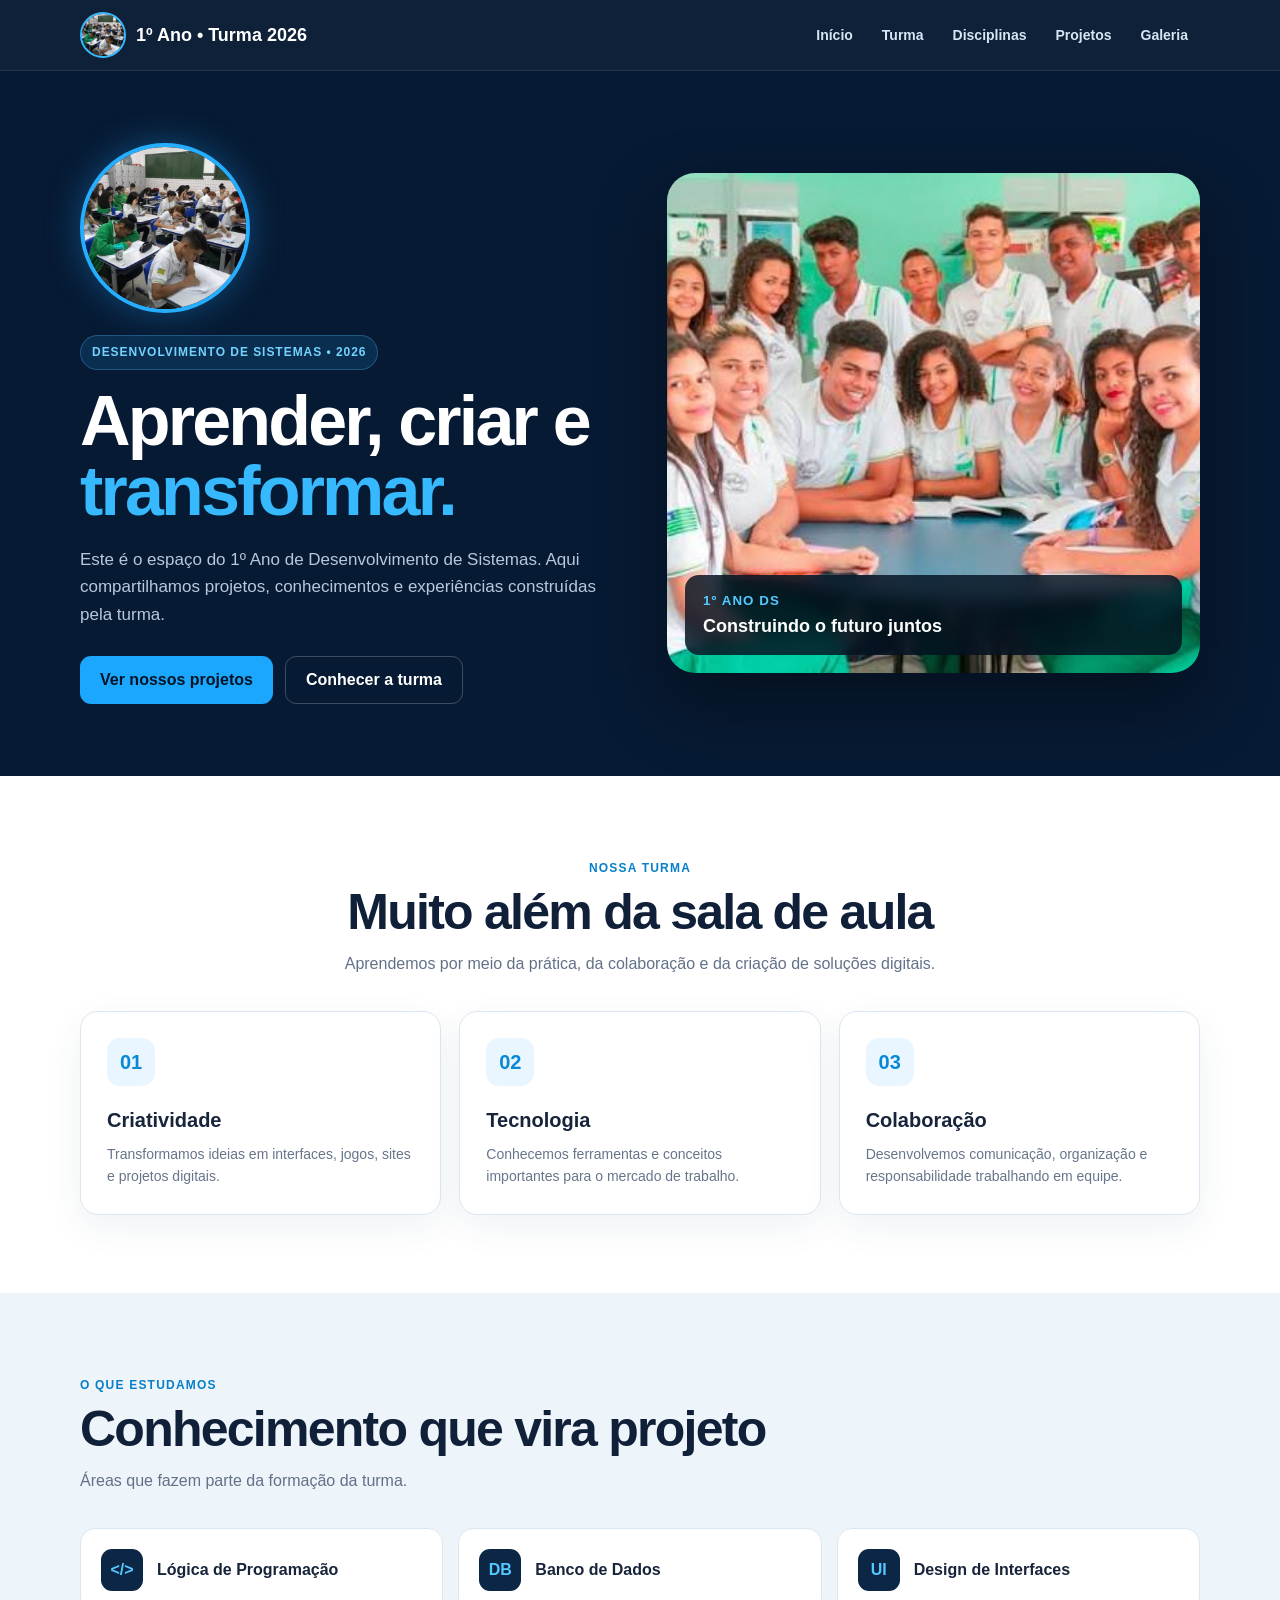
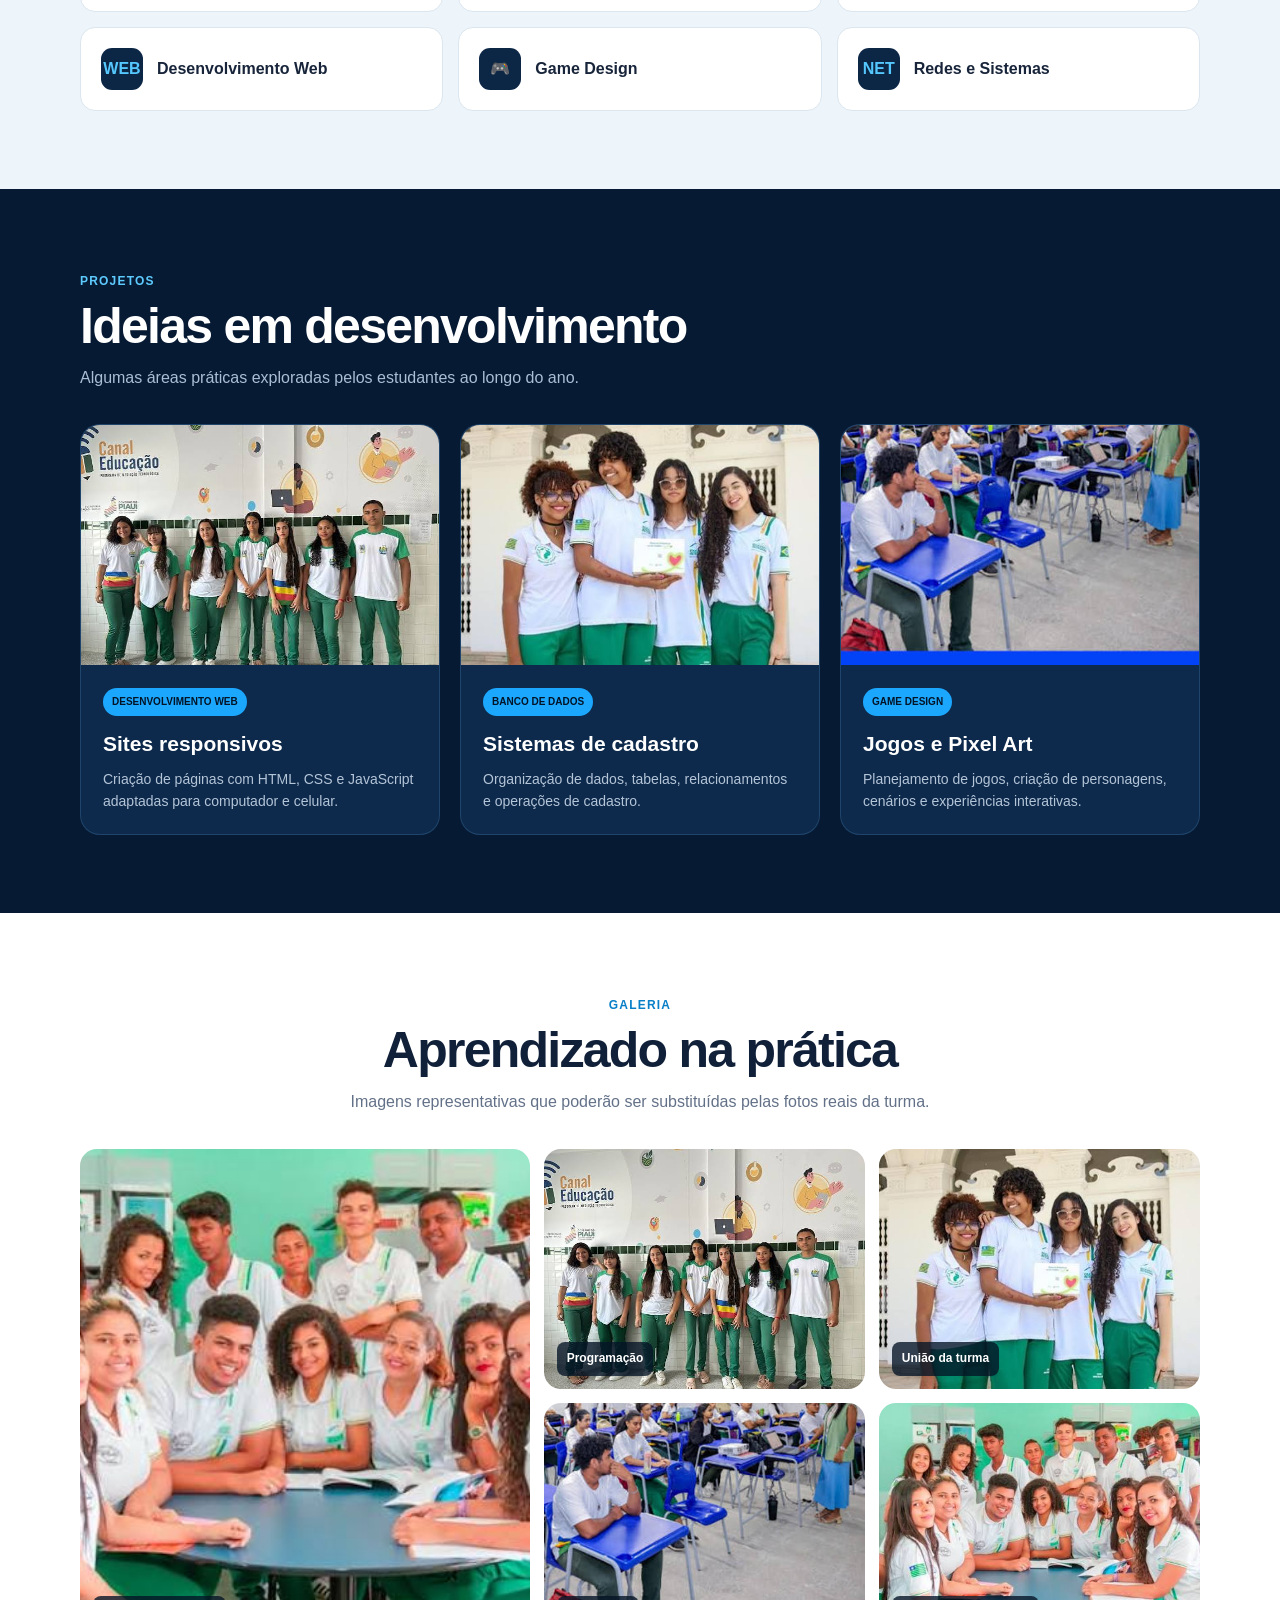
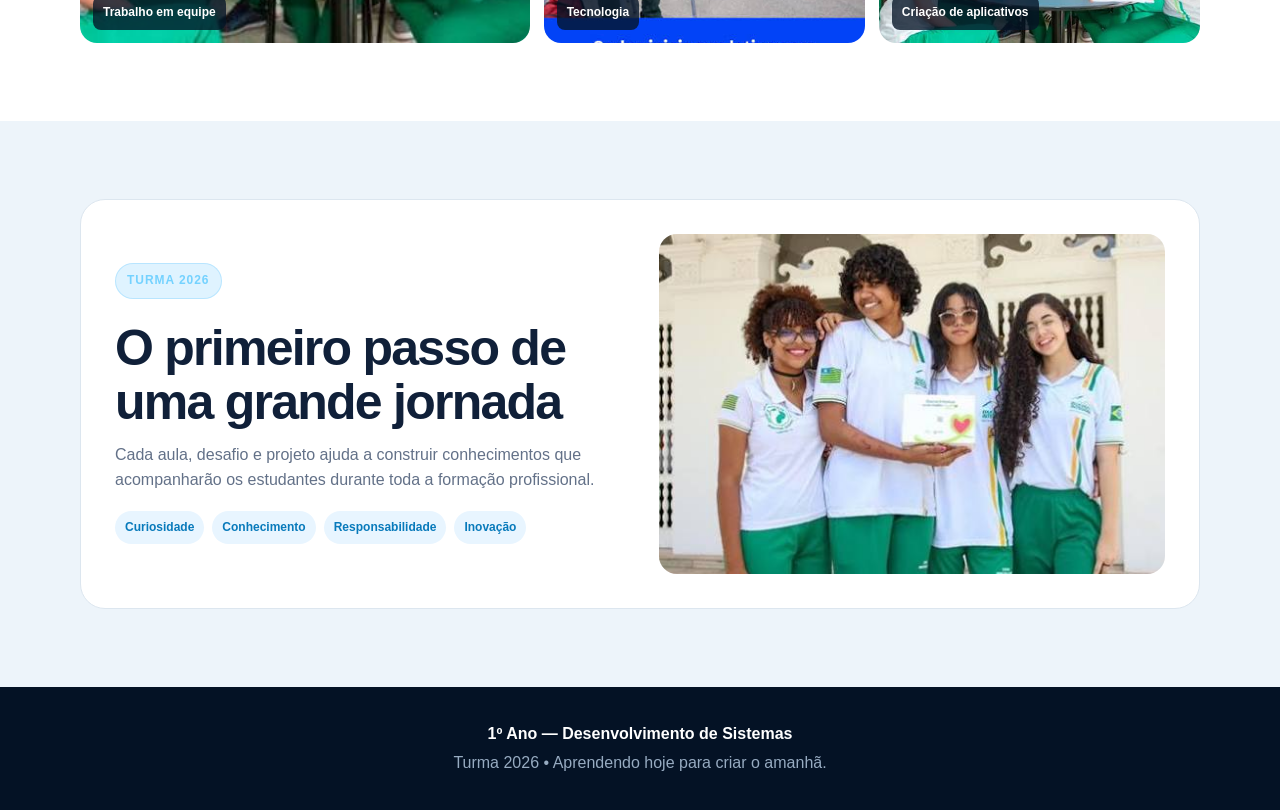
==== commit 393adec1: "Usa logo oficial e fotos dos alunos da rede estadual" ====
--- a/site_primeiro_ano_ds/index.html
+++ b/site_primeiro_ano_ds/index.html
@@ -17,14 +17,14 @@
     header{position:sticky;top:0;z-index:20;background:rgba(7,26,51,.97);border-bottom:1px solid rgba(255,255,255,.1)}
     .nav{height:70px;display:flex;align-items:center;justify-content:space-between;gap:24px}
     .logo{display:flex;align-items:center;gap:10px;color:#fff;font-size:18px;font-weight:800;white-space:nowrap}
-    .logo-badge{width:42px;height:42px;display:grid;place-items:center;border-radius:12px;background:#1ca7ff;color:#fff}
+    .logo-badge{width:46px;height:46px;display:block;border-radius:50%;object-fit:cover;object-position:center 50%;border:2px solid #35baff}
     nav{display:flex;gap:5px}
     nav a{padding:9px 12px;border-radius:9px;color:#d8e5f5;font-size:14px;font-weight:700}
     nav a:hover{background:rgba(255,255,255,.1);color:#fff}
 
     .hero{background:#071a33;color:#fff;padding:72px 0;overflow:hidden}
     .hero-grid{display:grid;grid-template-columns:1fr 1fr;align-items:center;gap:54px}
-    .eyebrow{display:inline-block;margin-bottom:16px;padding:7px 11px;border-radius:999px;background:rgba(28,167,255,.14);border:1px solid rgba(82,195,255,.28);color:#74d2ff;font-size:12px;font-weight:800;letter-spacing:.08em;text-transform:uppercase}
+    .main-logo{width:170px;height:170px;margin:0 0 22px;border-radius:50%;object-fit:cover;object-position:center 50%;border:4px solid #25aeff;box-shadow:0 0 35px rgba(28,167,255,.35)}.eyebrow{display:inline-block;margin-bottom:16px;padding:7px 11px;border-radius:999px;background:rgba(28,167,255,.14);border:1px solid rgba(82,195,255,.28);color:#74d2ff;font-size:12px;font-weight:800;letter-spacing:.08em;text-transform:uppercase}
     h1{max-width:620px;font-size:clamp(42px,6vw,70px);line-height:1;letter-spacing:-.04em}
     h1 span{color:#37b9ff}
     .hero p{max-width:590px;margin-top:20px;color:#b7c8dc;font-size:17px}
@@ -33,7 +33,7 @@
     .btn-primary{background:#1ca7ff;color:#031426}
     .btn-secondary{border:1px solid rgba(255,255,255,.22);color:#fff}
     .hero-photo{position:relative}
-    .hero-photo img{height:500px;object-fit:cover;border-radius:28px;box-shadow:0 30px 70px rgba(0,0,0,.38)}
+    .hero-photo img{height:500px;object-fit:cover;object-position:center;border-radius:28px;box-shadow:0 30px 70px rgba(0,0,0,.38)}
     .photo-label{position:absolute;left:18px;right:18px;bottom:18px;padding:15px 18px;border-radius:14px;background:rgba(3,16,32,.82);backdrop-filter:blur(8px)}
     .photo-label small{display:block;color:#55c8ff;text-transform:uppercase;font-weight:800;letter-spacing:.08em}
     .photo-label strong{font-size:18px}
@@ -62,7 +62,7 @@
     .projects .section-head p{color:#aabed4}
     .project-grid{display:grid;grid-template-columns:repeat(3,1fr);gap:20px}
     .project-card{overflow:hidden;border-radius:20px;background:#0d294b;border:1px solid rgba(112,196,255,.18)}
-    .project-card img{height:220px;object-fit:cover}
+    .project-card img{height:240px;object-fit:cover;object-position:center}
     .project-content{padding:22px}
     .tag{display:inline-block;margin-bottom:11px;padding:6px 9px;border-radius:999px;background:#1ca7ff;color:#031426;font-size:10px;font-weight:900;text-transform:uppercase}
     .project-card h3{font-size:21px}
@@ -72,7 +72,7 @@
     .gallery-grid{display:grid;grid-template-columns:1.4fr 1fr 1fr;grid-template-rows:240px 240px;gap:14px}
     .gallery-grid figure{position:relative;overflow:hidden;border-radius:17px;background:#d9e5ef}
     .gallery-grid figure:first-child{grid-row:1/3}
-    .gallery-grid img{height:100%;object-fit:cover;transition:transform .35s}
+    .gallery-grid img{height:100%;object-fit:cover;object-position:center;transition:transform .35s}
     .gallery-grid figure:hover img{transform:scale(1.04)}
     .gallery-grid figcaption{position:absolute;left:13px;bottom:13px;padding:7px 10px;border-radius:8px;background:rgba(5,20,38,.78);color:#fff;font-size:12px;font-weight:800}
 
@@ -105,7 +105,7 @@
       .container{width:min(100% - 22px,1120px)}
       .nav{height:62px}
       .logo span{display:none}
-      .logo-badge{width:39px;height:39px}
+      .logo-badge{width:42px;height:42px}.main-logo{width:145px;height:145px;margin-left:auto;margin-right:auto}
       nav{max-width:calc(100vw - 72px)}
       nav a{padding:8px 9px;font-size:12px}
       .hero{padding:42px 0 50px}
@@ -124,7 +124,7 @@
 <body>
   <header>
     <div class="container nav">
-      <a class="logo" href="#inicio"><span class="logo-badge">DS</span><span>1º Ano • Turma 2026</span></a>
+      <a class="logo" href="#inicio"><img class="logo-badge" src="assets/images/images.jpg" alt="Logo oficial da turma"><span>1º Ano • Turma 2026</span></a>
       <nav aria-label="Menu principal">
         <a href="#inicio">Início</a>
         <a href="#turma">Turma</a>
@@ -139,7 +139,7 @@
     <section class="hero" id="inicio">
       <div class="container hero-grid">
         <div>
-          <span class="eyebrow">Desenvolvimento de Sistemas • 2026</span>
+          <img class="main-logo" src="assets/images/images.jpg" alt="Logo oficial do Primeiro Ano de Desenvolvimento de Sistemas"><span class="eyebrow">Desenvolvimento de Sistemas • 2026</span>
           <h1>Aprender, criar e <span>transformar.</span></h1>
           <p>Este é o espaço do 1º Ano de Desenvolvimento de Sistemas. Aqui compartilhamos projetos, conhecimentos e experiências construídas pela turma.</p>
           <div class="hero-actions">
@@ -148,7 +148,7 @@
           </div>
         </div>
         <div class="hero-photo">
-          <img src="https://images.unsplash.com/photo-1522202176988-66273c2fd55f?auto=format&fit=crop&w=1200&q=85" alt="Jovens estudando e desenvolvendo um projeto juntos">
+          <img src="assets/images/images (4).jpg" alt="Jovens estudando e desenvolvendo um projeto juntos">
           <div class="photo-label"><small>1º Ano DS</small><strong>Construindo o futuro juntos</strong></div>
         </div>
       </div>
@@ -196,15 +196,15 @@
         </div>
         <div class="project-grid">
           <article class="project-card">
-            <img src="https://images.unsplash.com/photo-1498050108023-c5249f4df085?auto=format&fit=crop&w=900&q=82" alt="Código de programação exibido em notebook" loading="lazy">
+            <img src="assets/images/images (3).jpg" alt="Código de programação exibido em notebook" loading="lazy">
             <div class="project-content"><span class="tag">Desenvolvimento Web</span><h3>Sites responsivos</h3><p>Criação de páginas com HTML, CSS e JavaScript adaptadas para computador e celular.</p></div>
           </article>
           <article class="project-card">
-            <img src="https://images.unsplash.com/photo-1558494949-ef010cbdcc31?auto=format&fit=crop&w=900&q=82" alt="Equipamentos de armazenamento de dados" loading="lazy">
+            <img src="assets/images/images (2).jpg" alt="Equipamentos de armazenamento de dados" loading="lazy">
             <div class="project-content"><span class="tag">Banco de Dados</span><h3>Sistemas de cadastro</h3><p>Organização de dados, tabelas, relacionamentos e operações de cadastro.</p></div>
           </article>
           <article class="project-card">
-            <img src="https://images.unsplash.com/photo-1550745165-9bc0b252726f?auto=format&fit=crop&w=900&q=82" alt="Videogame retrô e controle" loading="lazy">
+            <img src="assets/images/images (1).jpg" alt="Videogame retrô e controle" loading="lazy">
             <div class="project-content"><span class="tag">Game Design</span><h3>Jogos e Pixel Art</h3><p>Planejamento de jogos, criação de personagens, cenários e experiências interativas.</p></div>
           </article>
         </div>
@@ -219,11 +219,11 @@
           <p>Imagens representativas que poderão ser substituídas pelas fotos reais da turma.</p>
         </div>
         <div class="gallery-grid">
-          <figure><img src="https://images.unsplash.com/photo-1531482615713-2afd69097998?auto=format&fit=crop&w=1200&q=82" alt="Estudantes colaborando em uma atividade" loading="lazy"><figcaption>Trabalho em equipe</figcaption></figure>
-          <figure><img src="https://images.unsplash.com/photo-1516321318423-f06f85e504b3?auto=format&fit=crop&w=800&q=82" alt="Pessoa estudando tecnologia em notebook" loading="lazy"><figcaption>Programação</figcaption></figure>
-          <figure><img src="https://images.unsplash.com/photo-1523240795612-9a054b0db644?auto=format&fit=crop&w=800&q=82" alt="Grupo de estudantes" loading="lazy"><figcaption>União da turma</figcaption></figure>
-          <figure><img src="https://images.unsplash.com/photo-1531297484001-80022131f5a1?auto=format&fit=crop&w=800&q=82" alt="Notebook em uma mesa de estudos" loading="lazy"><figcaption>Tecnologia</figcaption></figure>
-          <figure><img src="https://images.unsplash.com/photo-1551650975-87deedd944c3?auto=format&fit=crop&w=800&q=82" alt="Aplicativo exibido em celular" loading="lazy"><figcaption>Criação de aplicativos</figcaption></figure>
+          <figure><img src="assets/images/images (4).jpg" alt="Estudantes colaborando em uma atividade" loading="lazy"><figcaption>Trabalho em equipe</figcaption></figure>
+          <figure><img src="assets/images/images (3).jpg" alt="Pessoa estudando tecnologia em notebook" loading="lazy"><figcaption>Programação</figcaption></figure>
+          <figure><img src="assets/images/images (2).jpg" alt="Grupo de estudantes" loading="lazy"><figcaption>União da turma</figcaption></figure>
+          <figure><img src="assets/images/images (1).jpg" alt="Notebook em uma mesa de estudos" loading="lazy"><figcaption>Tecnologia</figcaption></figure>
+          <figure><img src="assets/images/images (4).jpg" alt="Aplicativo exibido em celular" loading="lazy"><figcaption>Criação de aplicativos</figcaption></figure>
         </div>
       </div>
     </section>
@@ -236,7 +236,7 @@
           <p>Cada aula, desafio e projeto ajuda a construir conhecimentos que acompanharão os estudantes durante toda a formação profissional.</p>
           <div class="pills"><span>Curiosidade</span><span>Conhecimento</span><span>Responsabilidade</span><span>Inovação</span></div>
         </div>
-        <img src="https://images.unsplash.com/photo-1504384308090-c894fdcc538d?auto=format&fit=crop&w=1000&q=82" alt="Equipe reunida em ambiente de tecnologia" loading="lazy">
+        <img src="assets/images/images (2).jpg" alt="Equipe reunida em ambiente de tecnologia" loading="lazy">
       </div>
     </section>
   </main>
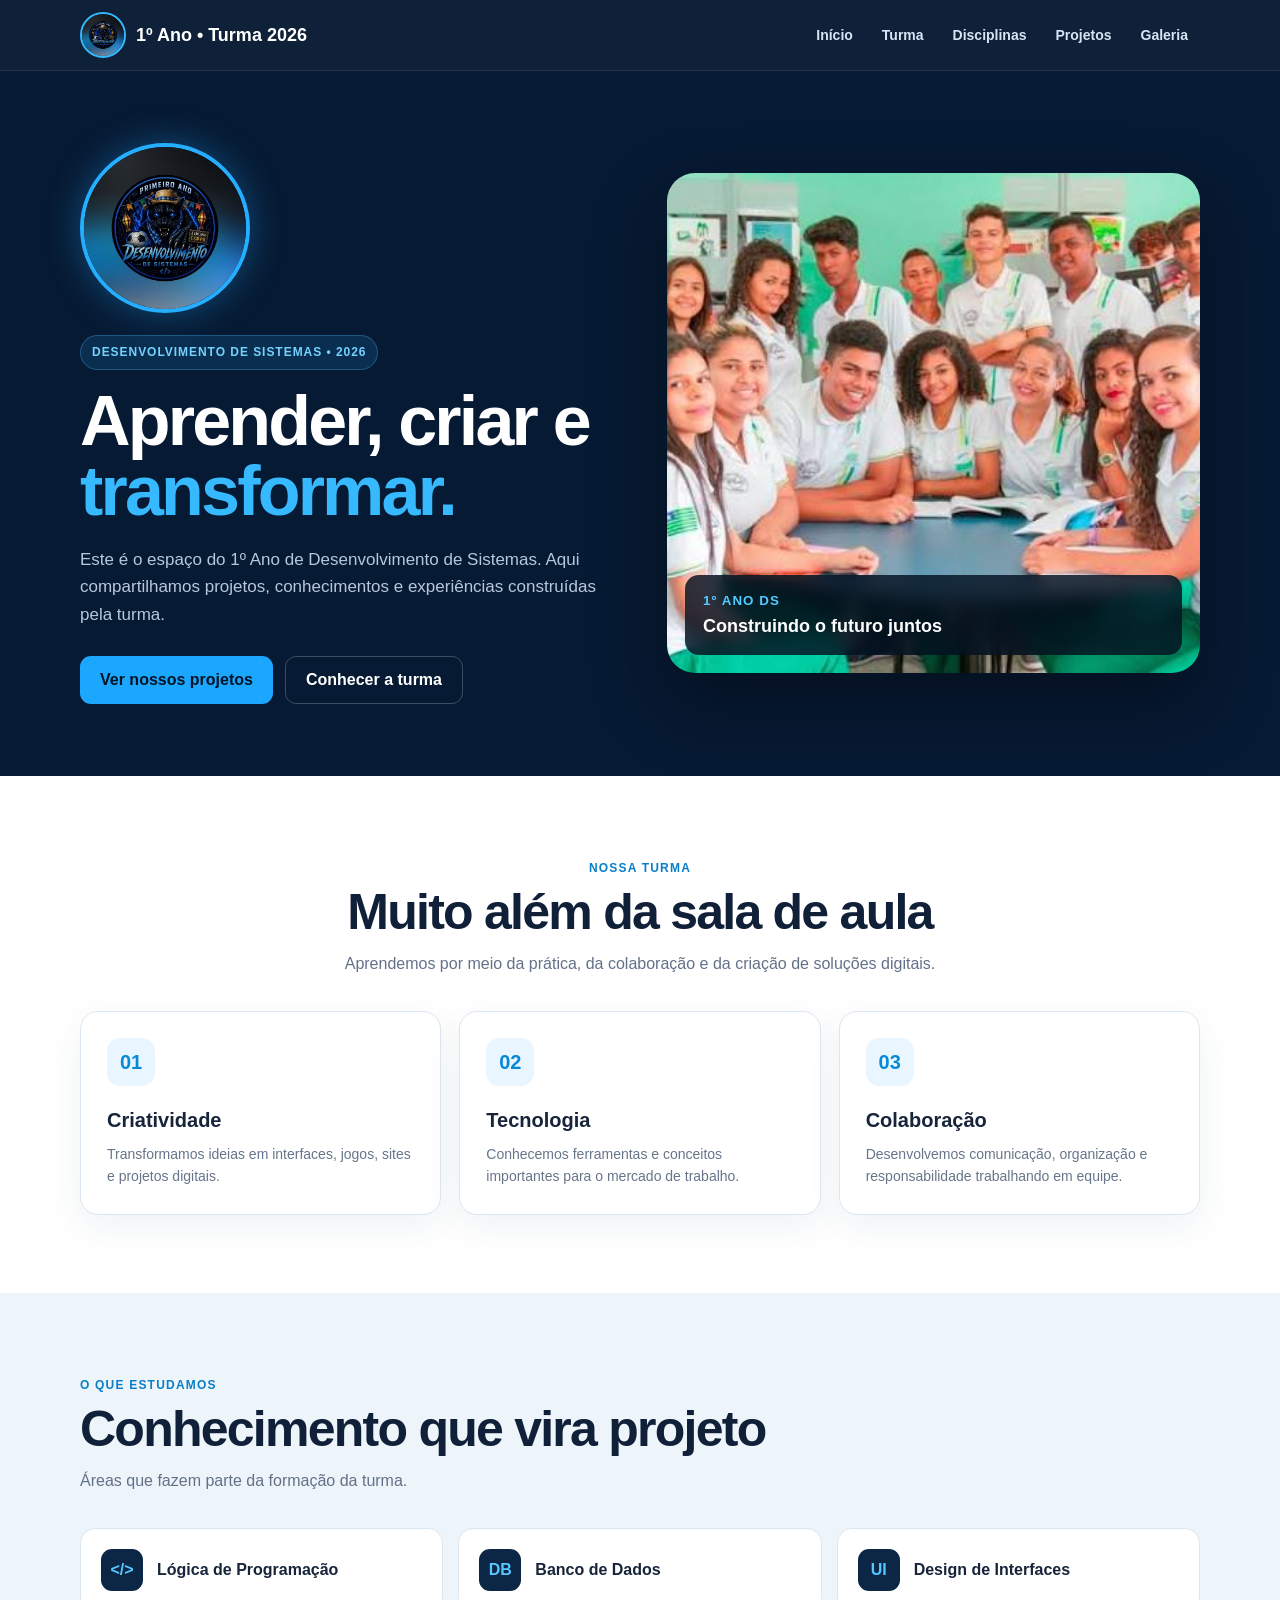
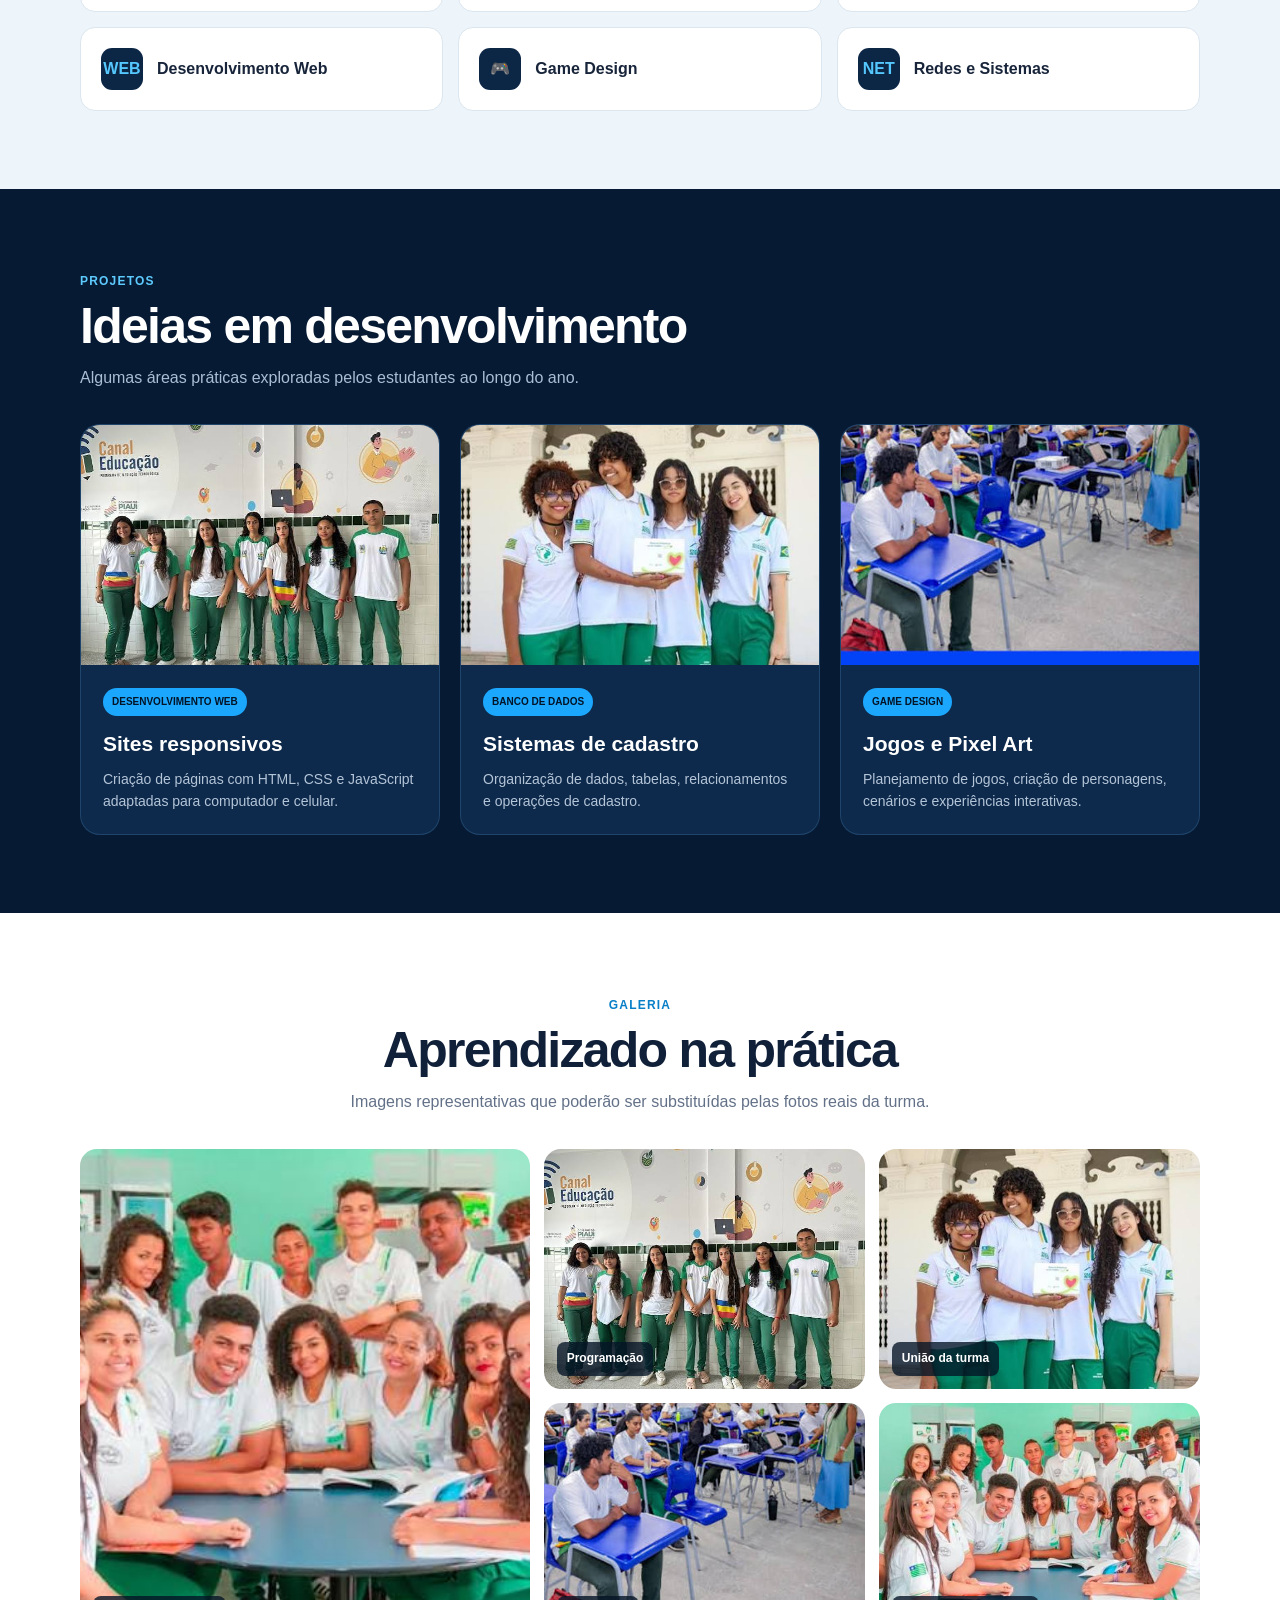
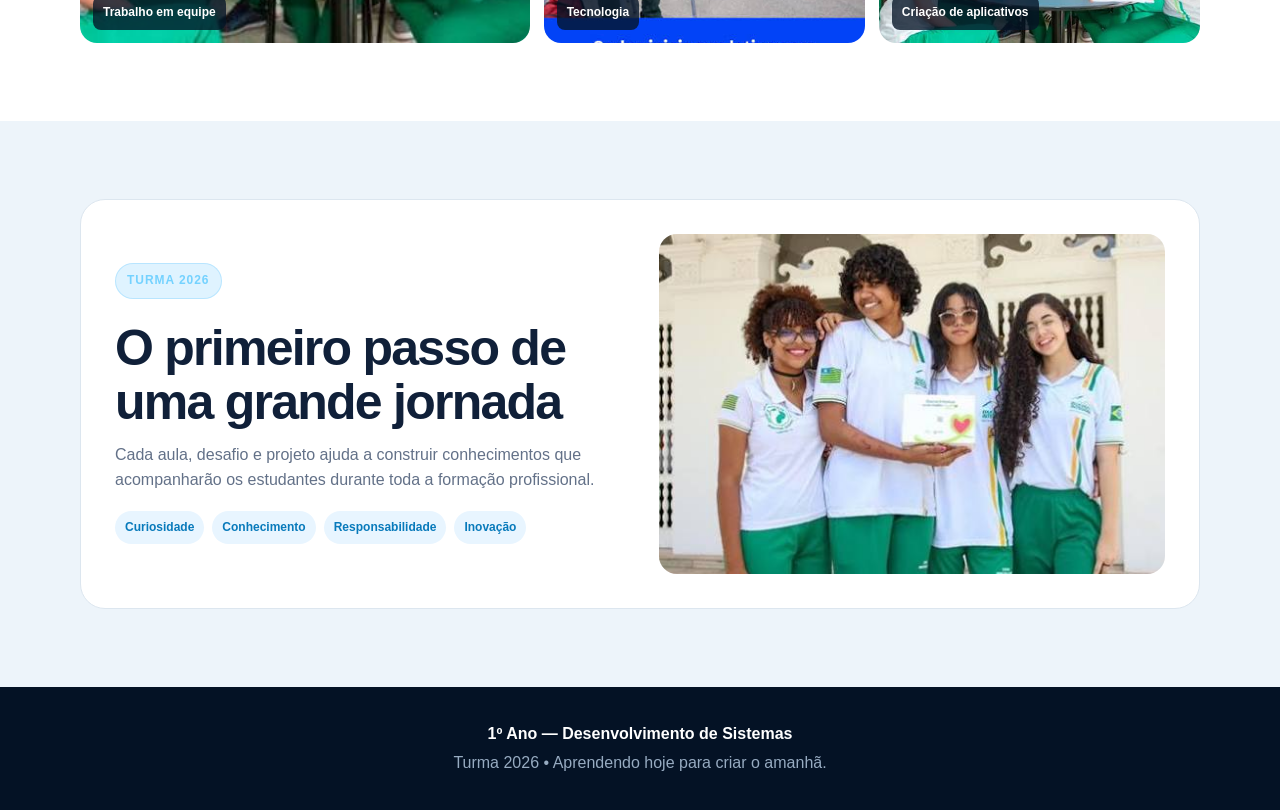
==== commit c302cf11: "Aplica a logo oficial da turma no site" ====
--- a/site_primeiro_ano_ds/index.html
+++ b/site_primeiro_ano_ds/index.html
@@ -124,7 +124,7 @@
 <body>
   <header>
     <div class="container nav">
-      <a class="logo" href="#inicio"><img class="logo-badge" src="assets/images/images.jpg" alt="Logo oficial da turma"><span>1º Ano • Turma 2026</span></a>
+      <a class="logo" href="#inicio"><img class="logo-badge" src="assets/images/LOGO.jpg" alt="Logo oficial da turma"><span>1º Ano • Turma 2026</span></a>
       <nav aria-label="Menu principal">
         <a href="#inicio">Início</a>
         <a href="#turma">Turma</a>
@@ -139,7 +139,7 @@
     <section class="hero" id="inicio">
       <div class="container hero-grid">
         <div>
-          <img class="main-logo" src="assets/images/images.jpg" alt="Logo oficial do Primeiro Ano de Desenvolvimento de Sistemas"><span class="eyebrow">Desenvolvimento de Sistemas • 2026</span>
+          <img class="main-logo" src="assets/images/LOGO.jpg" alt="Logo oficial do Primeiro Ano de Desenvolvimento de Sistemas"><span class="eyebrow">Desenvolvimento de Sistemas • 2026</span>
           <h1>Aprender, criar e <span>transformar.</span></h1>
           <p>Este é o espaço do 1º Ano de Desenvolvimento de Sistemas. Aqui compartilhamos projetos, conhecimentos e experiências construídas pela turma.</p>
           <div class="hero-actions">
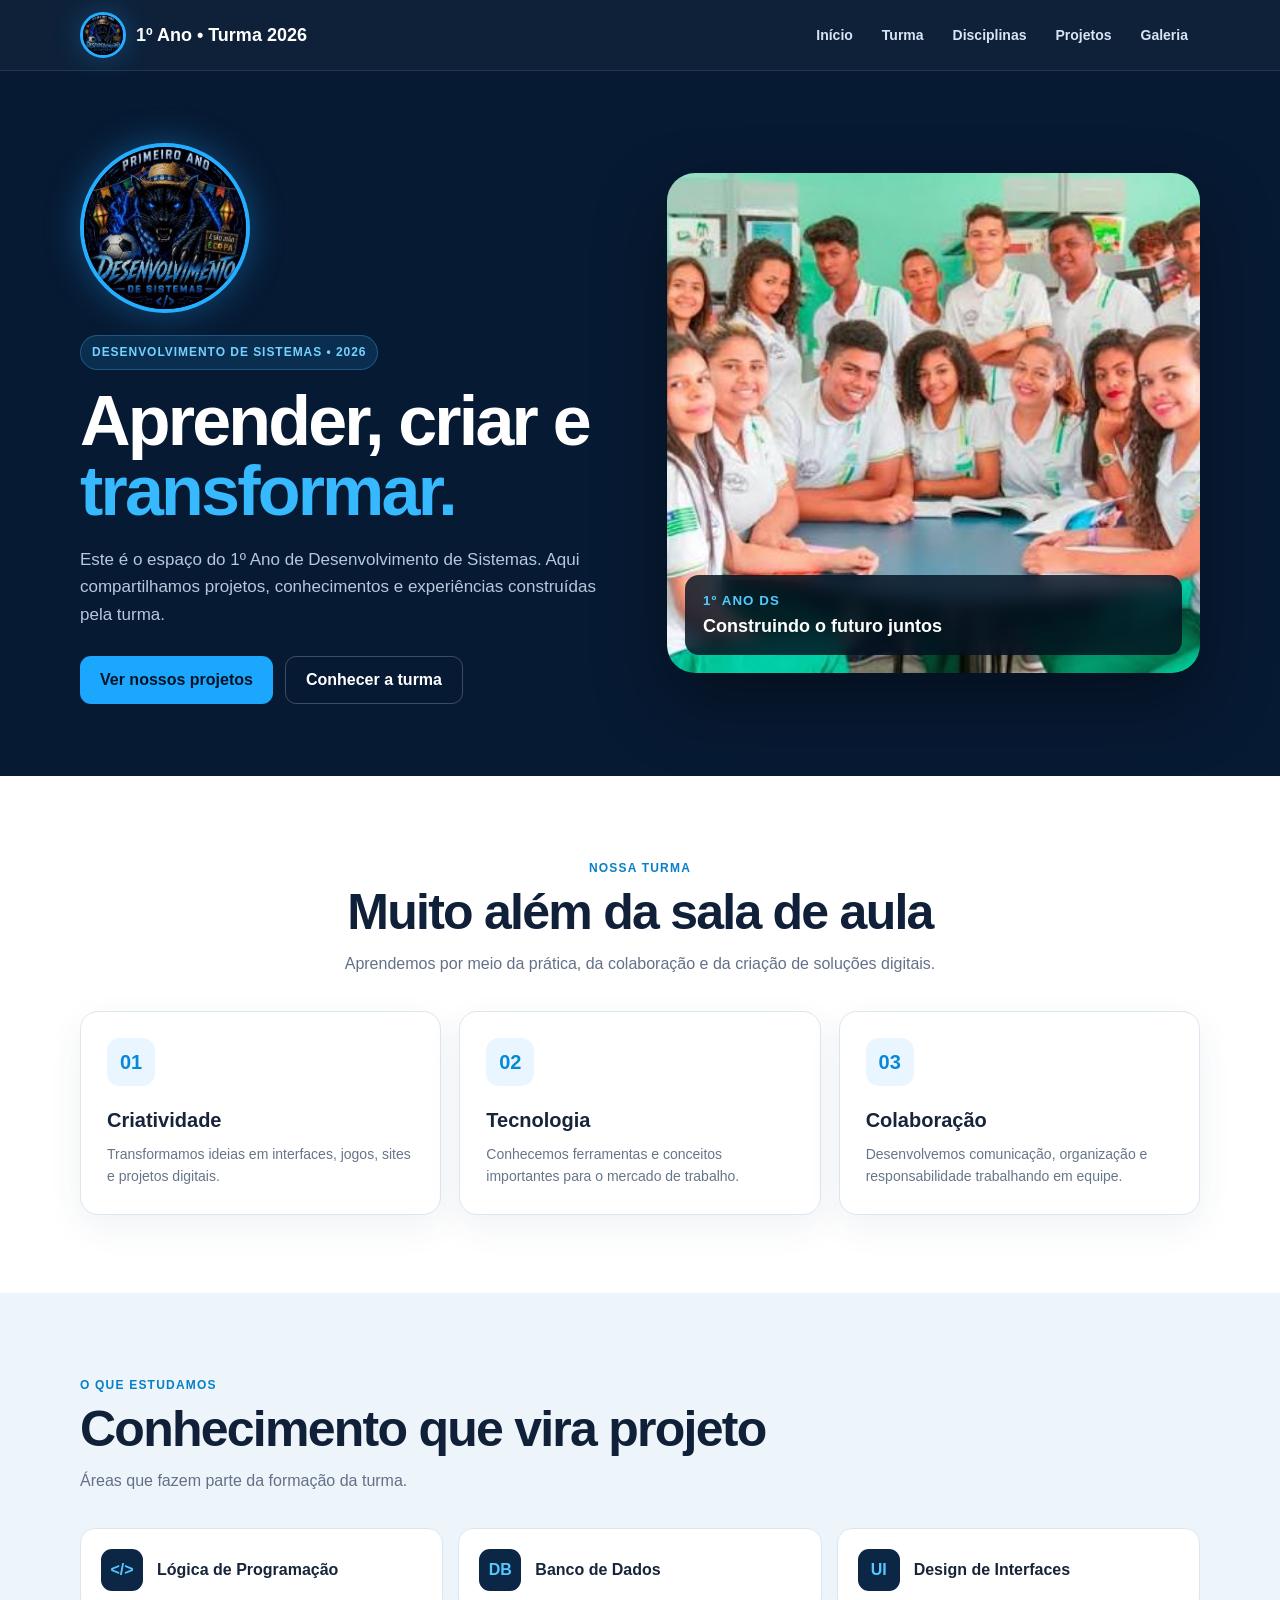
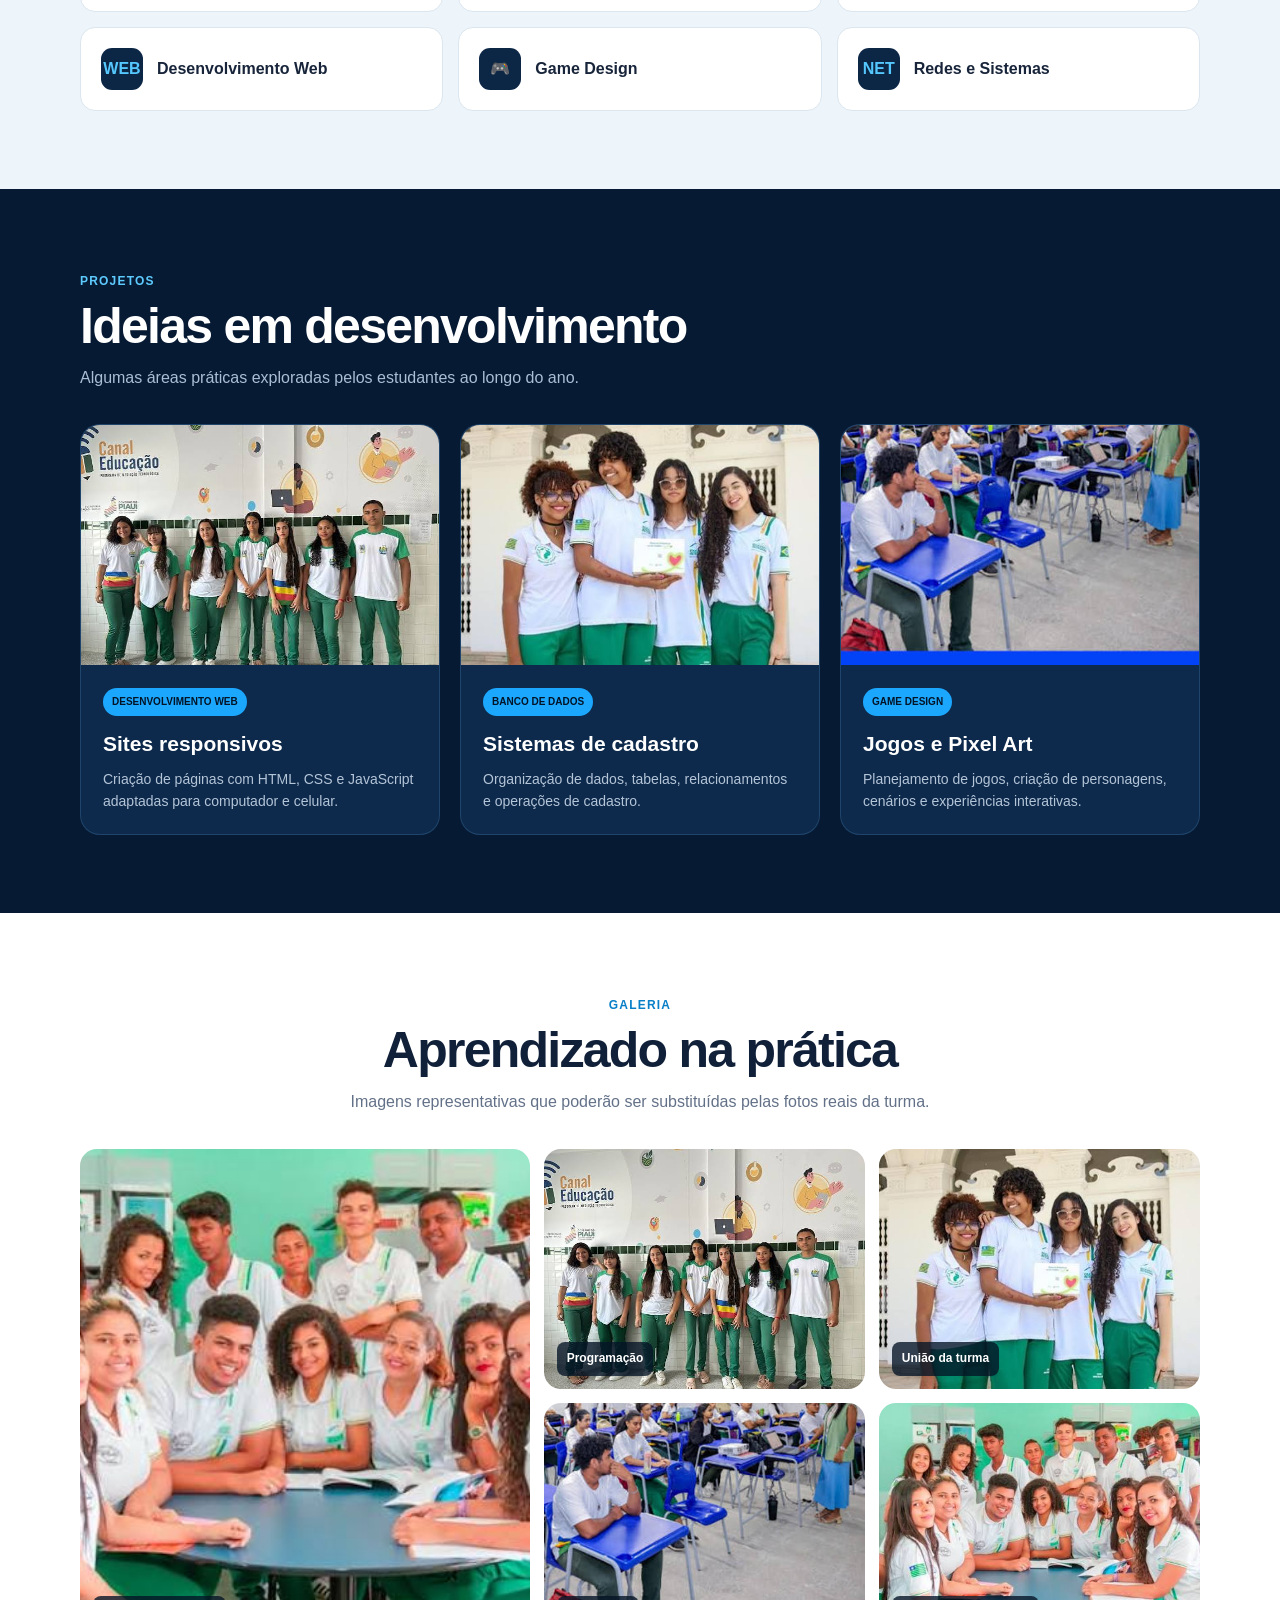
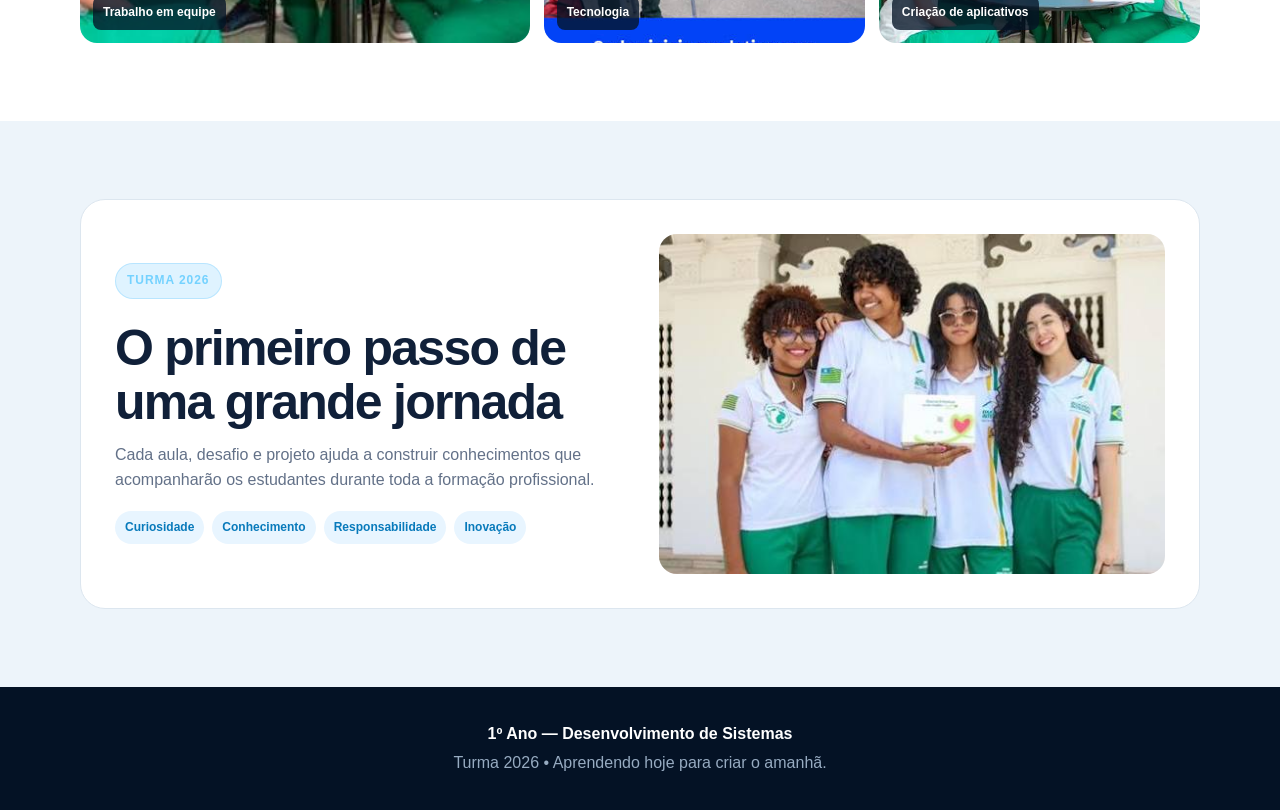
==== commit aac3acbf: "Amplia a logo para preencher os círculos" ====
--- a/site_primeiro_ano_ds/index.html
+++ b/site_primeiro_ano_ds/index.html
@@ -17,14 +17,14 @@
     header{position:sticky;top:0;z-index:20;background:rgba(7,26,51,.97);border-bottom:1px solid rgba(255,255,255,.1)}
     .nav{height:70px;display:flex;align-items:center;justify-content:space-between;gap:24px}
     .logo{display:flex;align-items:center;gap:10px;color:#fff;font-size:18px;font-weight:800;white-space:nowrap}
-    .logo-badge{width:46px;height:46px;display:block;border-radius:50%;object-fit:cover;object-position:center 50%;border:2px solid #35baff}
+    .logo-frame{position:relative;display:block;overflow:hidden;border-radius:50%;background:#071a33;border:3px solid #25aeff;box-shadow:0 0 28px rgba(28,167,255,.28)}.logo-frame img{position:absolute;left:50%;top:50%;width:168%;height:168%;max-width:none;object-fit:cover;object-position:center;transform:translate(-50%,-50%)}.logo-badge{width:46px;height:46px;flex:none}
     nav{display:flex;gap:5px}
     nav a{padding:9px 12px;border-radius:9px;color:#d8e5f5;font-size:14px;font-weight:700}
     nav a:hover{background:rgba(255,255,255,.1);color:#fff}
 
     .hero{background:#071a33;color:#fff;padding:72px 0;overflow:hidden}
     .hero-grid{display:grid;grid-template-columns:1fr 1fr;align-items:center;gap:54px}
-    .main-logo{width:170px;height:170px;margin:0 0 22px;border-radius:50%;object-fit:cover;object-position:center 50%;border:4px solid #25aeff;box-shadow:0 0 35px rgba(28,167,255,.35)}.eyebrow{display:inline-block;margin-bottom:16px;padding:7px 11px;border-radius:999px;background:rgba(28,167,255,.14);border:1px solid rgba(82,195,255,.28);color:#74d2ff;font-size:12px;font-weight:800;letter-spacing:.08em;text-transform:uppercase}
+    .main-logo{width:170px;height:170px;margin:0 0 22px;border-width:4px;box-shadow:0 0 35px rgba(28,167,255,.35)}.eyebrow{display:inline-block;margin-bottom:16px;padding:7px 11px;border-radius:999px;background:rgba(28,167,255,.14);border:1px solid rgba(82,195,255,.28);color:#74d2ff;font-size:12px;font-weight:800;letter-spacing:.08em;text-transform:uppercase}
     h1{max-width:620px;font-size:clamp(42px,6vw,70px);line-height:1;letter-spacing:-.04em}
     h1 span{color:#37b9ff}
     .hero p{max-width:590px;margin-top:20px;color:#b7c8dc;font-size:17px}
@@ -105,7 +105,7 @@
       .container{width:min(100% - 22px,1120px)}
       .nav{height:62px}
       .logo span{display:none}
-      .logo-badge{width:42px;height:42px}.main-logo{width:145px;height:145px;margin-left:auto;margin-right:auto}
+      .logo-badge{width:42px;height:42px}.main-logo{width:170px;height:170px;margin-left:auto;margin-right:auto}
       nav{max-width:calc(100vw - 72px)}
       nav a{padding:8px 9px;font-size:12px}
       .hero{padding:42px 0 50px}
@@ -124,7 +124,7 @@
 <body>
   <header>
     <div class="container nav">
-      <a class="logo" href="#inicio"><img class="logo-badge" src="assets/images/LOGO.jpg" alt="Logo oficial da turma"><span>1º Ano • Turma 2026</span></a>
+      <a class="logo" href="#inicio"><span class="logo-frame logo-badge"><img src="assets/images/LOGO.jpg" alt="Logo oficial da turma"></span><span>1º Ano • Turma 2026</span></a>
       <nav aria-label="Menu principal">
         <a href="#inicio">Início</a>
         <a href="#turma">Turma</a>
@@ -139,7 +139,7 @@
     <section class="hero" id="inicio">
       <div class="container hero-grid">
         <div>
-          <img class="main-logo" src="assets/images/LOGO.jpg" alt="Logo oficial do Primeiro Ano de Desenvolvimento de Sistemas"><span class="eyebrow">Desenvolvimento de Sistemas • 2026</span>
+          <span class="logo-frame main-logo"><img src="assets/images/LOGO.jpg" alt="Logo oficial do Primeiro Ano de Desenvolvimento de Sistemas"></span><span class="eyebrow">Desenvolvimento de Sistemas • 2026</span>
           <h1>Aprender, criar e <span>transformar.</span></h1>
           <p>Este é o espaço do 1º Ano de Desenvolvimento de Sistemas. Aqui compartilhamos projetos, conhecimentos e experiências construídas pela turma.</p>
           <div class="hero-actions">
